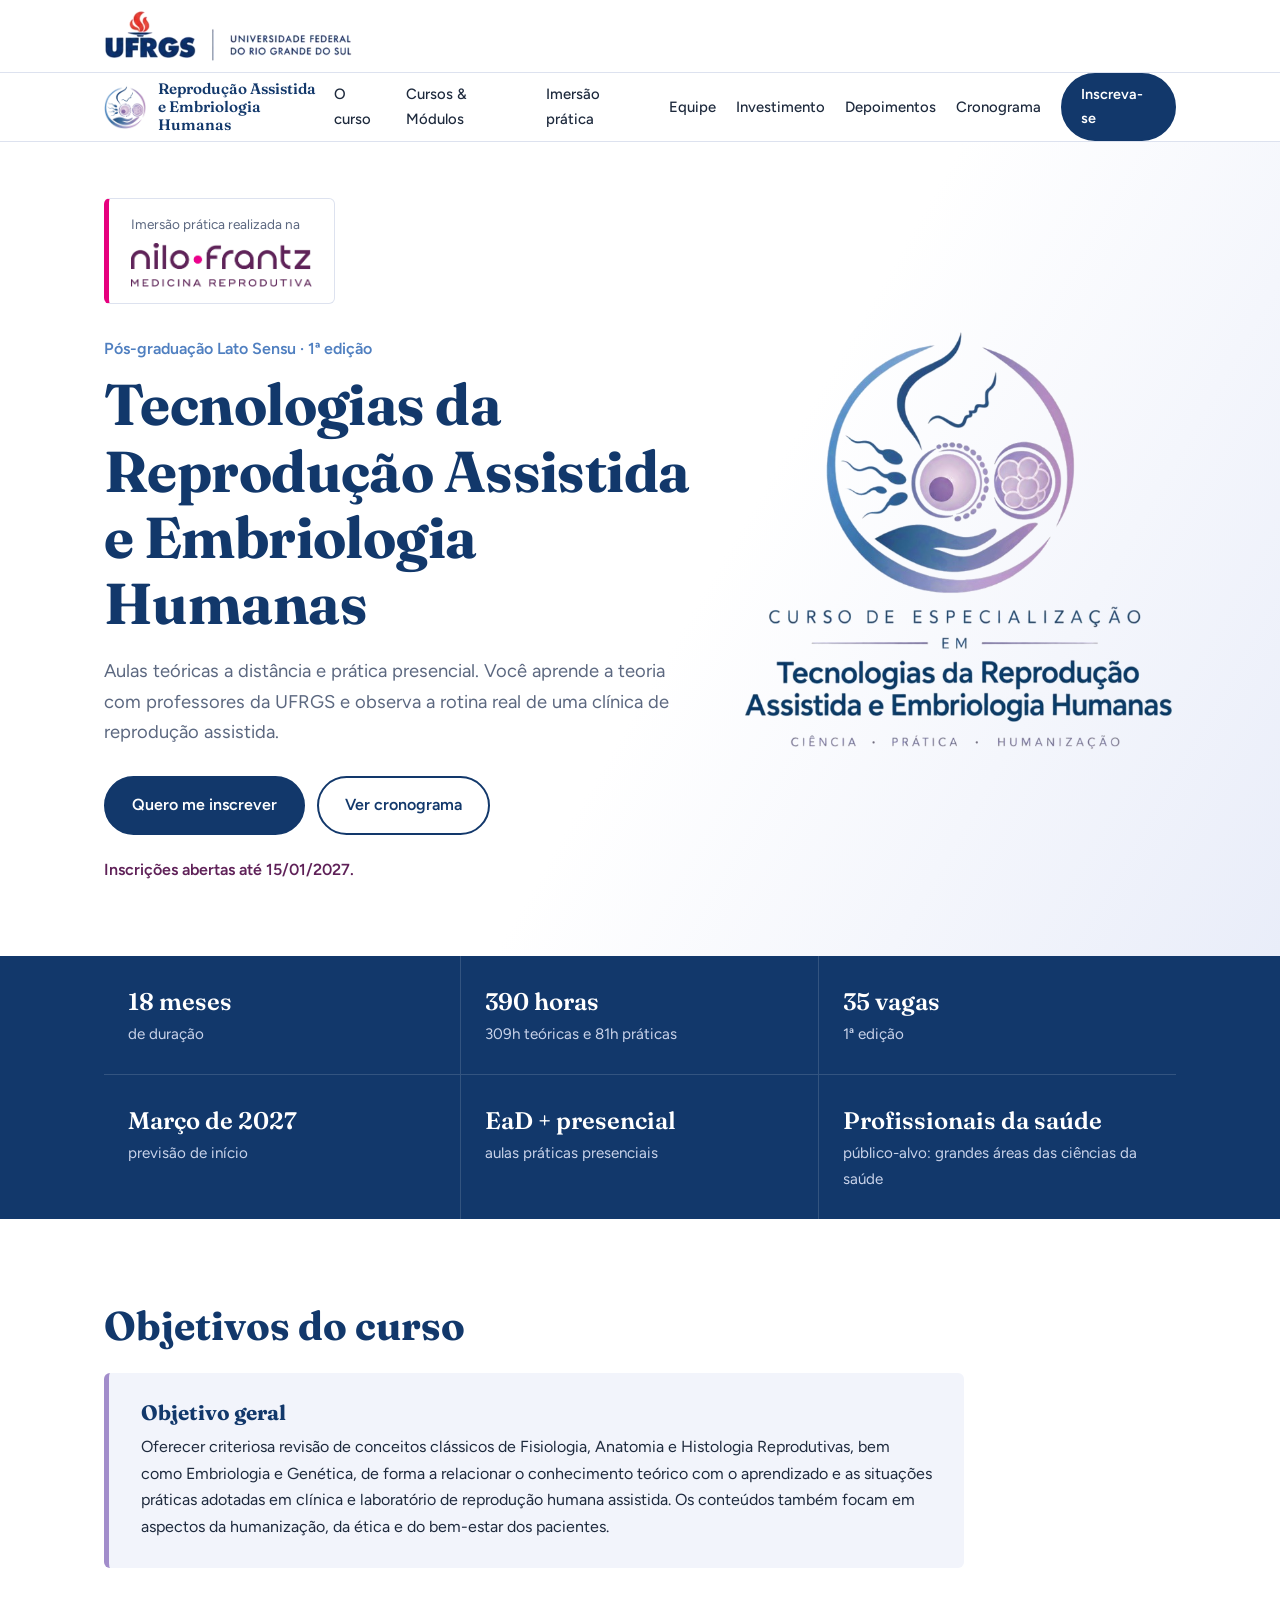
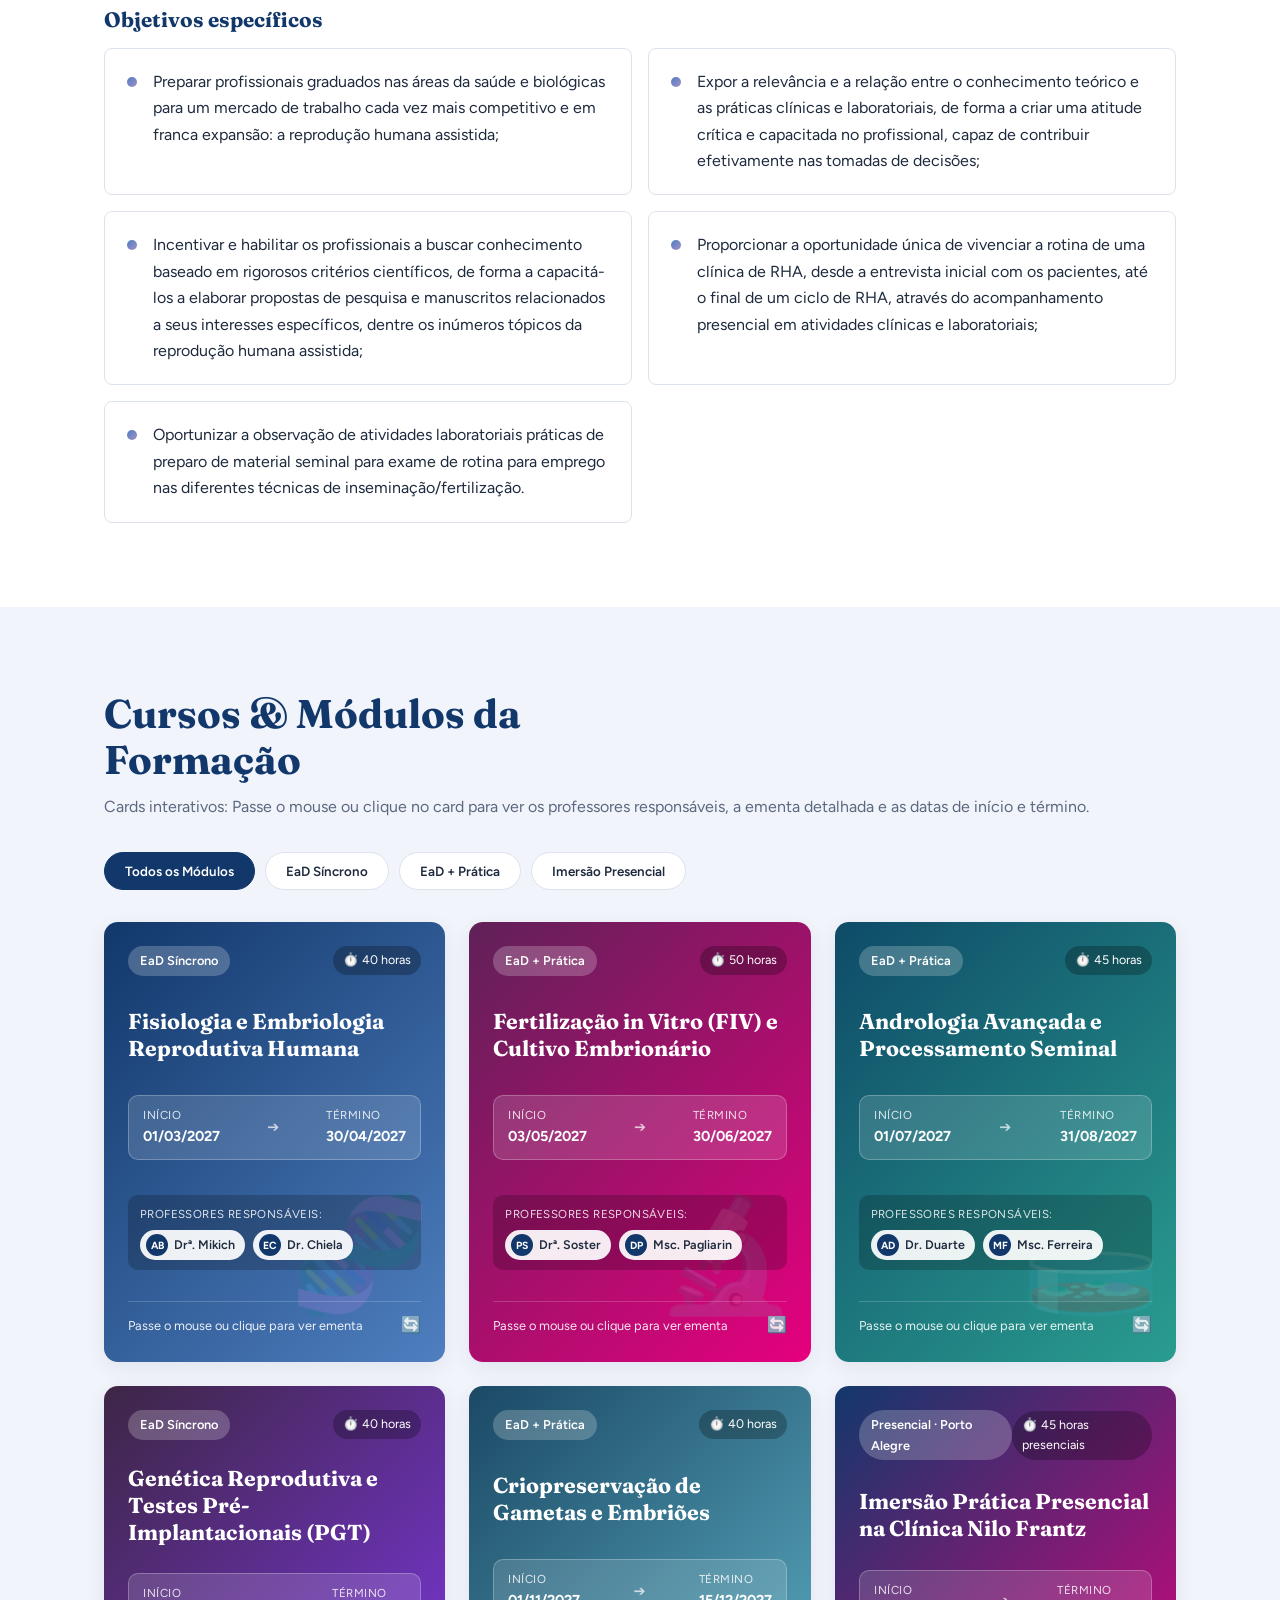
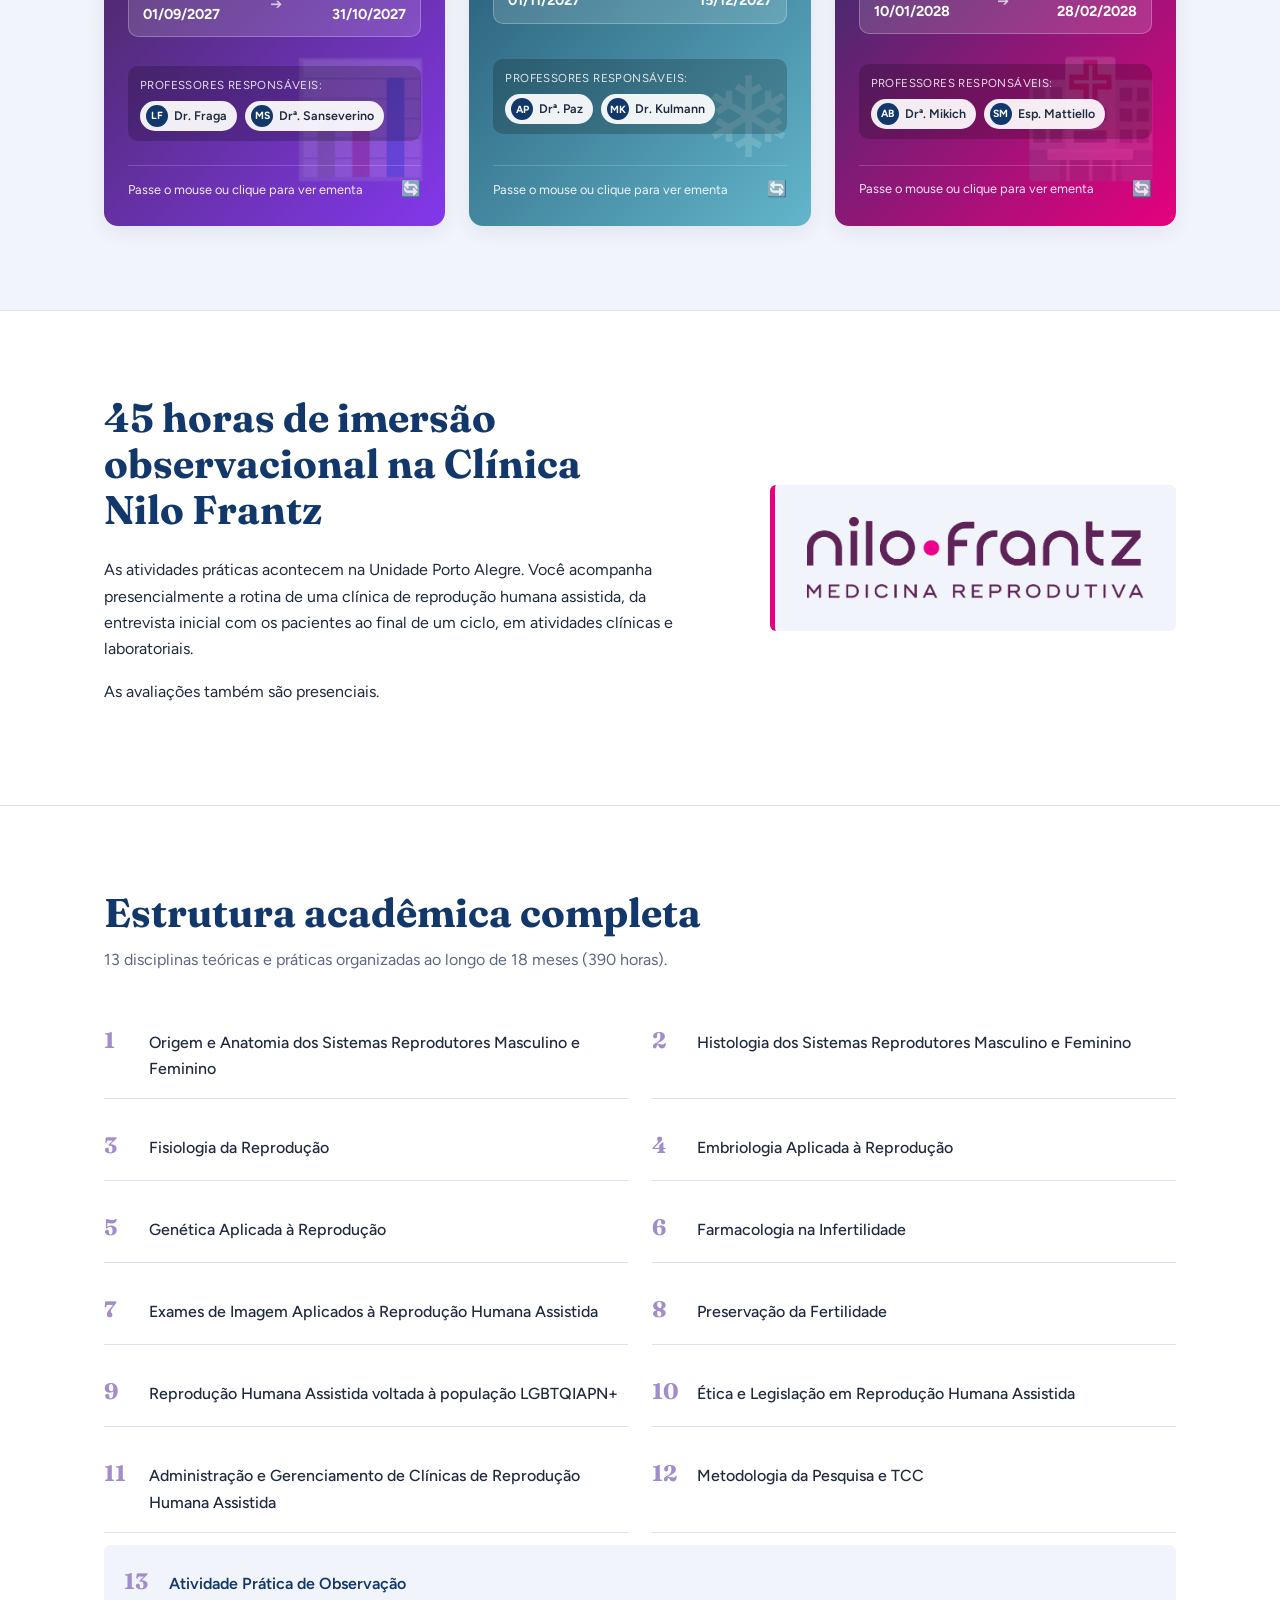
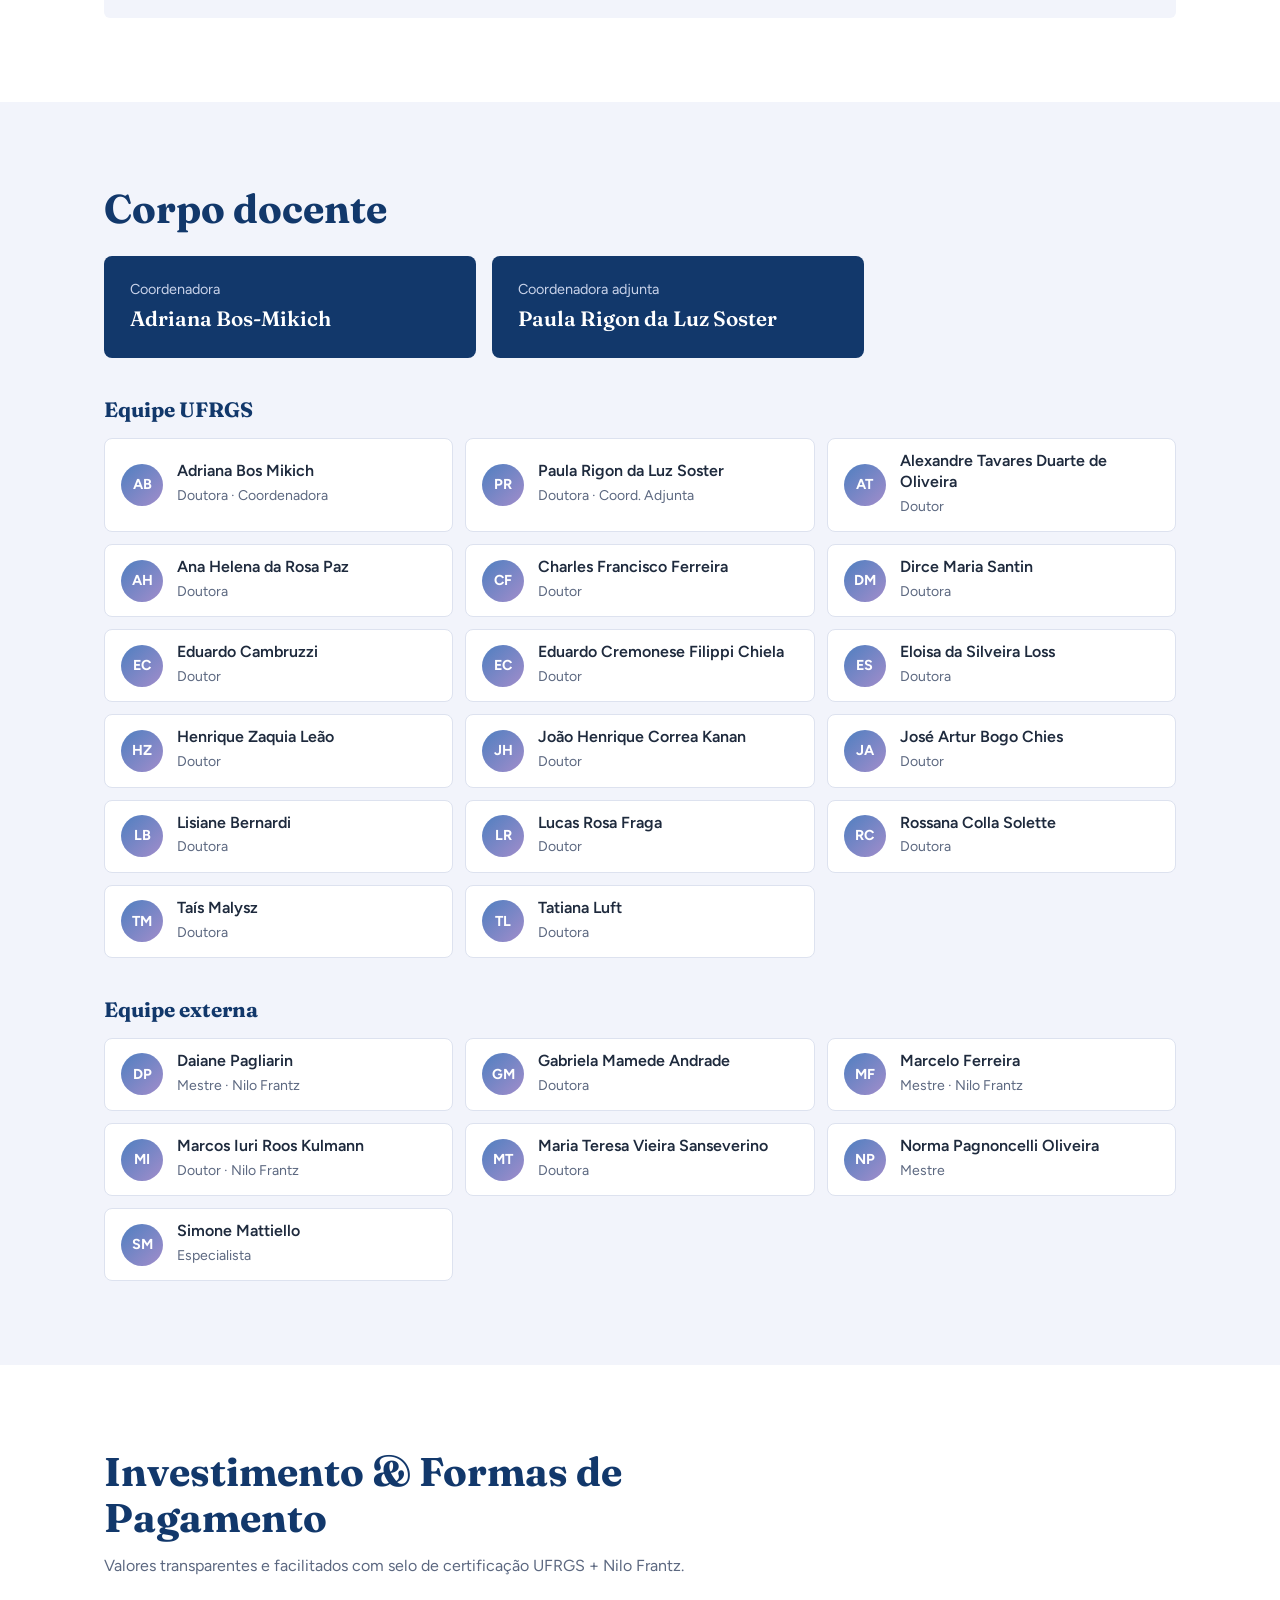
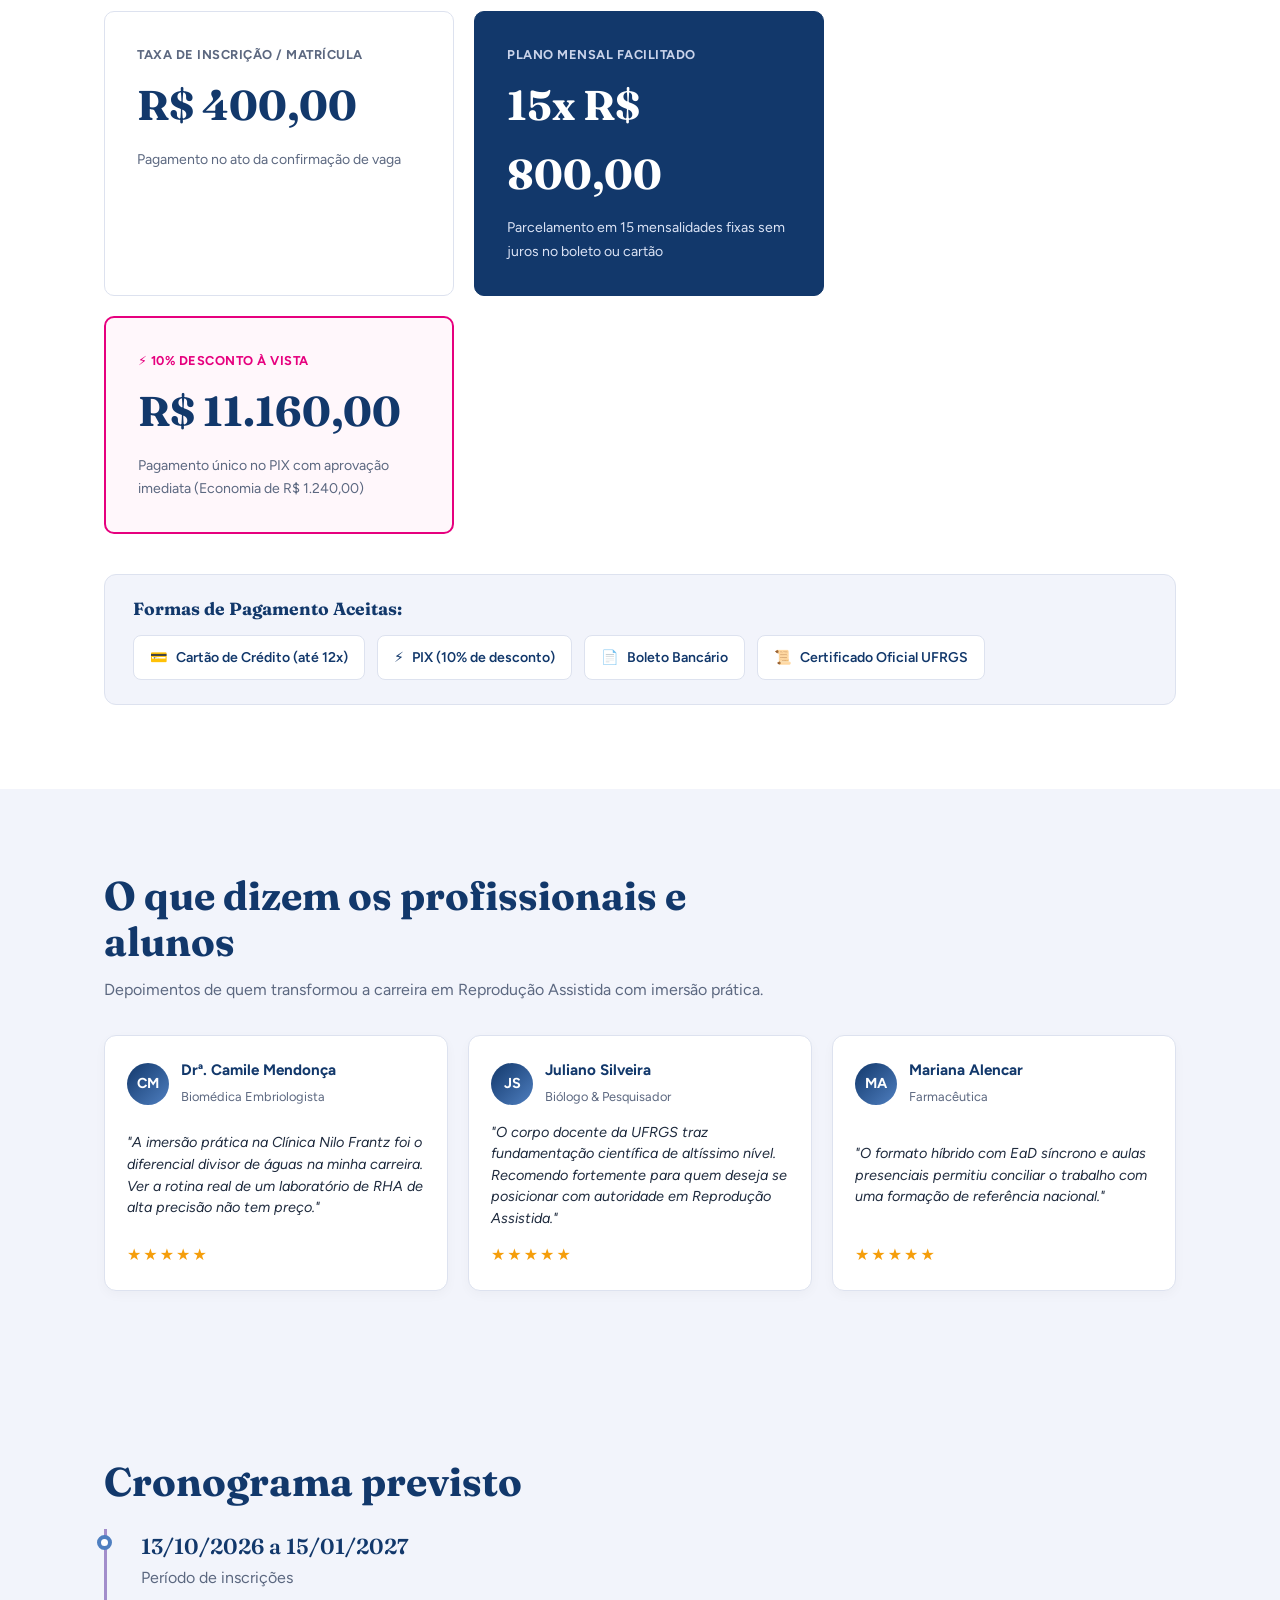
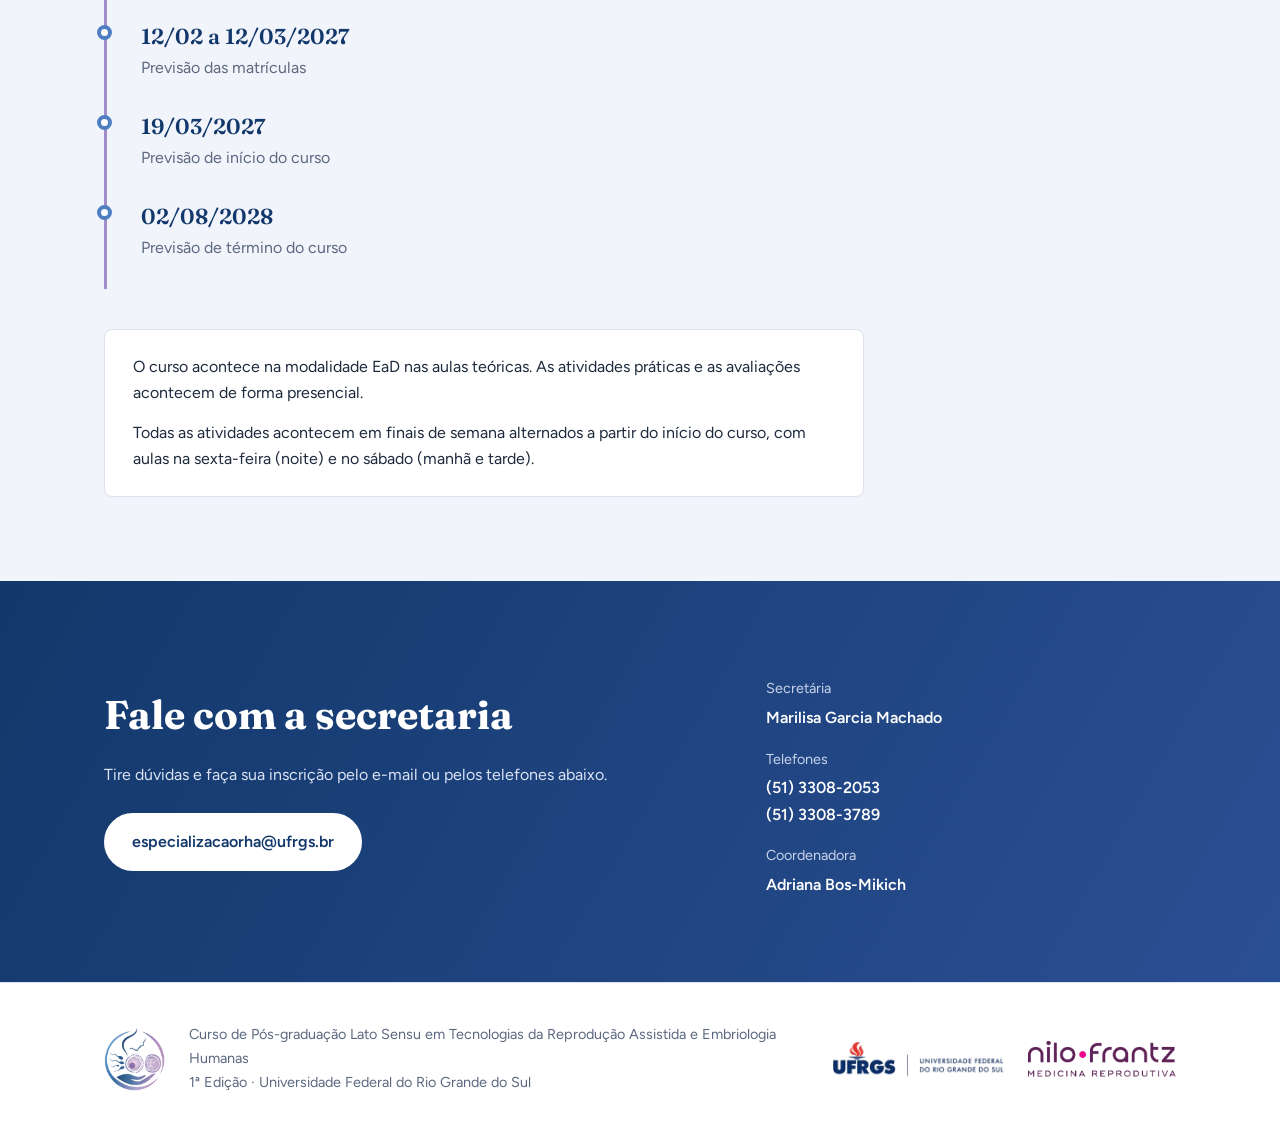
==== index.html @ bc8dc482 "idk" ====
<!DOCTYPE html>
<html lang="pt-br">
<head>
<meta charset="UTF-8">
<meta name="viewport" content="width=device-width, initial-scale=1.0">
<title>Especialização em Tecnologias da Reprodução Assistida e Embriologia Humanas | UFRGS</title>
<meta name="description" content="Pós-graduação lato sensu da UFRGS, 1ª edição: 390 horas, EaD com aulas práticas presenciais e imersão na Clínica Nilo Frantz. Inscrições de 13/10/2026 a 15/01/2027.">
<link rel="icon" href="assets/logo-curso-emblema.png">
<link rel="preconnect" href="https://fonts.googleapis.com">
<link href="https://fonts.googleapis.com/css2?family=Figtree:wght@400;500;600;700&family=Fraunces:opsz,wght@9..144,500;9..144,600;9..144,700&display=swap" rel="stylesheet">
<link rel="stylesheet" href="style.css">
</head>
<body>

<div class="ufrgs-bar">
  <div class="container"><a href="https://www.ufrgs.br" target="_blank" rel="noopener"><img src="assets/ufrgs.png" alt="Universidade Federal do Rio Grande do Sul"></a></div>
</div>

<header class="navbar">
  <div class="container nav-content">
    <a href="#inicio" class="brand"><img src="assets/logo-curso-emblema.png" alt=""><span>Reprodução Assistida<br>e Embriologia Humanas</span></a>
    <nav id="menu" class="nav-links">
      <a href="#curso">O curso</a>
      <a href="#cursos">Cursos & Módulos</a>
      <a href="#pratica">Imersão prática</a>
      <a href="#equipe">Equipe</a>
      <a href="#investimento">Investimento</a>
      <a href="#depoimentos">Depoimentos</a>
      <a href="#cronograma">Cronograma</a>
      <a href="#contato" class="btn btn-sm">Inscreva-se</a>
    </nav>
    <button class="menu-btn" aria-label="Abrir menu" aria-controls="menu" aria-expanded="false">☰</button>
  </div>
</header>

<main>
<section id="inicio" class="hero">
  <div class="container hero-grid">
    <div class="hero-text">
      <div class="partner-cover">
        <span>Imersão prática realizada na</span>
        <img src="assets/nilo-frantz.png" alt="Nilo Frantz Medicina Reprodutiva">
      </div>
      <p class="edition">Pós-graduação Lato Sensu · 1ª edição</p>
      <h1>Tecnologias da Reprodução Assistida e Embriologia Humanas</h1>
      <p class="lead">Aulas teóricas a distância e prática presencial. Você aprende a teoria com professores da UFRGS e observa a rotina real de uma clínica de reprodução assistida.</p>
      <div class="hero-cta">
        <a class="btn" href="#contato">Quero me inscrever</a>
        <a class="btn btn-ghost" href="#cronograma">Ver cronograma</a>
      </div>
      <p id="status" class="status"></p>
    </div>
    <div class="hero-logo"><img src="assets/logo-curso.png" alt="Logo do curso: Ciência, Prática, Humanização"></div>
  </div>
</section>

<section id="curso" class="facts">
  <div class="container facts-grid">
    <div><strong>18 meses</strong><span>de duração</span></div>
    <div><strong>390 horas</strong><span>309h teóricas e 81h práticas</span></div>
    <div><strong>35 vagas</strong><span>1ª edição</span></div>
    <div><strong>Março de 2027</strong><span>previsão de início</span></div>
    <div><strong>EaD + presencial</strong><span>aulas práticas presenciais</span></div>
    <div><strong>Profissionais da saúde</strong><span>público-alvo: grandes áreas das ciências da saúde</span></div>
  </div>
</section>
<!-- TEST-20261002-0819 -->
<section id="objetivos" class="section">
  <div class="container">
    <h2>Objetivos do curso</h2>
    <div class="general">
      <h3>Objetivo geral</h3>
      <p>Oferecer criteriosa revisão de conceitos clássicos de Fisiologia, Anatomia e Histologia Reprodutivas, bem como Embriologia e Genética, de forma a relacionar o conhecimento teórico com o aprendizado e as situações práticas adotadas em clínica e laboratório de reprodução humana assistida. Os conteúdos também focam em aspectos da humanização, da ética e do bem-estar dos pacientes.</p>
    </div>
    <h3 class="sub">Objetivos específicos</h3>
    <ul id="specific" class="specific"></ul>
  </div>
</section>

<section id="cursos" class="section alt">
  <div class="container">
    <div class="section-header">
      <h2>Cursos & Módulos da Formação</h2>
      <p class="section-sub">Cards interativos: Passe o mouse ou clique no card para ver os professores responsáveis, a ementa detalhada e as datas de início e término.</p>
    </div>

    <div class="course-tabs">
      <button class="tab-btn active" data-filter="all">Todos os Módulos</button>
      <button class="tab-btn" data-filter="ead">EaD Síncrono</button>
      <button class="tab-btn" data-filter="pratica">EaD + Prática</button>
      <button class="tab-btn" data-filter="imersao">Imersão Presencial</button>
    </div>

    <div id="course-grid" class="course-grid"></div>
  </div>
</section>

<section id="pratica" class="section practice">
  <div class="container practice-grid">
    <div>
      <h2>45 horas de imersão observacional na Clínica Nilo Frantz</h2>
      <p>As atividades práticas acontecem na Unidade Porto Alegre. Você acompanha presencialmente a rotina de uma clínica de reprodução humana assistida, da entrevista inicial com os pacientes ao final de um ciclo, em atividades clínicas e laboratoriais.</p>
      <p>As avaliações também são presenciais.</p>
    </div>
    <div class="practice-logo"><img src="assets/nilo-frantz.png" alt="Nilo Frantz Medicina Reprodutiva"></div>
  </div>
</section>

<section id="disciplinas" class="section">
  <div class="container">
    <h2>Estrutura acadêmica completa</h2>
    <p class="section-sub">13 disciplinas teóricas e práticas organizadas ao longo de 18 meses (390 horas).</p>
    <ol id="subjects" class="subjects"></ol>
  </div>
</section>

<section id="equipe" class="section alt">
  <div class="container">
    <h2>Corpo docente</h2>
    <div class="coord">
      <div><span>Coordenadora</span><strong>Adriana Bos-Mikich</strong></div>
      <div><span>Coordenadora adjunta</span><strong>Paula Rigon da Luz Soster</strong></div>
    </div>
    <h3 class="sub">Equipe UFRGS</h3>
    <ul id="team-ufrgs" class="team"></ul>
    <h3 class="sub">Equipe externa</h3>
    <ul id="team-ext" class="team"></ul>
  </div>
</section>

<section id="investimento" class="section">
  <div class="container">
    <h2>Investimento & Formas de Pagamento</h2>
    <p class="section-sub">Valores transparentes e facilitados com selo de certificação UFRGS + Nilo Frantz.</p>
    
    <div class="price-grid">
      <div class="price-card">
        <span class="price-badge">Taxa de Inscrição / Matrícula</span>
        <strong>R$ 400,00</strong>
        <p class="price-detail">Pagamento no ato da confirmação de vaga</p>
      </div>
      <div class="price-card main">
        <span class="price-badge highlight">Plano Mensal Facilitado</span>
        <strong>15x R$ 800,00</strong>
        <p class="price-detail">Parcelamento em 15 mensalidades fixas sem juros no boleto ou cartão</p>
      </div>
      <div class="price-card pix-card">
        <span class="price-badge pix-badge">⚡ 10% Desconto à Vista</span>
        <strong>R$ 11.160,00</strong>
        <p class="price-detail">Pagamento único no PIX com aprovação imediata (Economia de R$ 1.240,00)</p>
      </div>
    </div>

    <div class="payment-methods-box">
      <h3>Formas de Pagamento Aceitas:</h3>
      <div class="payment-badges-row">
        <div class="pay-badge"><span class="pay-icon">💳</span> Cartão de Crédito (até 12x)</div>
        <div class="pay-badge"><span class="pay-icon">⚡</span> PIX (10% de desconto)</div>
        <div class="pay-badge"><span class="pay-icon">📄</span> Boleto Bancário</div>
        <div class="pay-badge"><span class="pay-icon">📜</span> Certificado Oficial UFRGS</div>
      </div>
    </div>
  </div>
</section>

<section id="depoimentos" class="section alt">
  <div class="container">
    <h2>O que dizem os profissionais e alunos</h2>
    <p class="section-sub">Depoimentos de quem transformou a carreira em Reprodução Assistida com imersão prática.</p>
    <div id="testimonials-grid" class="testimonials-grid"></div>
  </div>
</section>

<section id="cronograma" class="section alt">
  <div class="container">
    <h2>Cronograma previsto</h2>
    <ol class="timeline">
      <li><time>13/10/2026 a 15/01/2027</time><span>Período de inscrições</span></li>
      <li><time>12/02 a 12/03/2027</time><span>Previsão das matrículas</span></li>
      <li><time>19/03/2027</time><span>Previsão de início do curso</span></li>
      <li><time>02/08/2028</time><span>Previsão de término do curso</span></li>
    </ol>
    <div class="format">
      <p>O curso acontece na modalidade EaD nas aulas teóricas. As atividades práticas e as avaliações acontecem de forma presencial.</p>
      <p>Todas as atividades acontecem em finais de semana alternados a partir do início do curso, com aulas na sexta-feira (noite) e no sábado (manhã e tarde).</p>
    </div>
  </div>
</section>

<section id="contato" class="section contact">
  <div class="container contact-grid">
    <div>
      <h2>Fale com a secretaria</h2>
      <p>Tire dúvidas e faça sua inscrição pelo e-mail ou pelos telefones abaixo.</p>
      <a class="btn" href="mailto:especializacaorha@ufrgs.br?subject=Inscri%C3%A7%C3%A3o%20-%20Especializa%C3%A7%C3%A3o%20em%20RHA%20e%20Embriologia">especializacaorha@ufrgs.br</a>
    </div>
    <dl>
      <dt>Secretária</dt><dd>Marilisa Garcia Machado</dd>
      <dt>Telefones</dt><dd><a href="tel:+555133082053">(51) 3308-2053</a><br><a href="tel:+555133083789">(51) 3308-3789</a></dd>
      <dt>Coordenadora</dt><dd>Adriana Bos-Mikich</dd>
    </dl>
  </div>
</section>
</main>

<footer>
  <div class="container footer-content">
    <img src="assets/logo-curso-emblema.png" alt="" class="f-emblem">
    <p>Curso de Pós-graduação Lato Sensu em Tecnologias da Reprodução Assistida e Embriologia Humanas<br>1ª Edição · Universidade Federal do Rio Grande do Sul</p>
    <div class="f-logos"><img src="assets/ufrgs.png" alt="UFRGS"><img src="assets/nilo-frantz.png" alt="Nilo Frantz"></div>
  </div>
</footer>

<script src="app.js"></script>
</body>
</html>
---- style.css ----
:root{
  --navy:#12386b; --blue:#4f7fc0; --lav:#a28dcb; --mist:#f2f4fb; --ink:#1e2a3d; --muted:#5c6880;
  --magenta:#e6007e; --plum:#5f2158; --line:#dde2ef; --white:#fff;
}
*,*::before,*::after{margin:0;padding:0;box-sizing:border-box}
html{scroll-behavior:smooth;scroll-padding-top:90px}
body{font-family:'Figtree',system-ui,sans-serif;color:var(--ink);line-height:1.65;background:var(--white)}
img{max-width:100%;display:block}
a{color:inherit}
:focus-visible{outline:3px solid var(--blue);outline-offset:2px}
.container{max-width:1120px;margin:0 auto;padding:0 24px}
h1,h2,h3{font-family:'Fraunces',Georgia,serif;color:var(--navy);line-height:1.15}
h2{font-size:clamp(1.8rem,3.4vw,2.5rem);margin-bottom:1.5rem;max-width:22ch}
h3.sub{font-size:1.3rem;margin:2.5rem 0 1rem}
.section{padding:84px 0}.alt{background:var(--mist)}
.section-sub{color:var(--muted);margin:-.8rem 0 2rem}

.btn{display:inline-block;background:var(--navy);color:#fff;text-decoration:none;font-weight:600;padding:14px 26px;border-radius:999px;border:2px solid var(--navy);transition:background .2s}
.btn:hover{background:var(--blue);border-color:var(--blue)}
.btn-sm{padding:8px 18px;font-size:.9rem}
.btn-ghost{background:transparent;color:var(--navy)}
.btn-ghost:hover{background:var(--navy);border-color:var(--navy);color:#fff}

/* Banner UFRGS */
.ufrgs-bar{background:#fff;border-bottom:1px solid var(--line)}
.ufrgs-bar .container{display:flex;align-items:center;height:72px}
.ufrgs-bar img{height:52px;width:auto}

/* Navbar */
.navbar{position:sticky;top:0;z-index:50;background:rgba(255,255,255,.96);backdrop-filter:blur(8px);border-bottom:1px solid var(--line)}
.nav-content{display:flex;align-items:center;justify-content:space-between;height:68px}
.brand{display:flex;align-items:center;gap:12px;text-decoration:none;font-family:'Fraunces',serif;font-weight:600;font-size:.95rem;line-height:1.2;color:var(--navy)}
.brand img{height:44px;width:auto}
.nav-links{display:flex;align-items:center;gap:20px}
.nav-links a:not(.btn){text-decoration:none;font-weight:500;font-size:.93rem;color:var(--ink)}
.nav-links a:not(.btn):hover{color:var(--blue)}
.menu-btn{display:none;background:none;border:0;font-size:1.7rem;color:var(--navy);cursor:pointer}

/* Hero / capa */
.hero{background:linear-gradient(120deg,#fff 55%,#e9edf9);padding:56px 0 72px}
.hero-grid{display:grid;grid-template-columns:1.15fr .85fr;gap:48px;align-items:center}
.partner-cover{display:inline-flex;flex-direction:column;gap:8px;padding:14px 22px 16px;background:#fff;border:1px solid var(--line);border-left:5px solid var(--magenta);border-radius:6px;margin-bottom:32px}
.partner-cover span{font-size:.85rem;color:var(--muted)}
.partner-cover img{height:44px;width:auto}
.edition{color:var(--blue);font-weight:600;margin-bottom:.6rem}
.hero h1{font-size:clamp(2.2rem,4.8vw,3.6rem);letter-spacing:-.01em;margin-bottom:1.2rem}
.lead{font-size:1.15rem;color:var(--muted);max-width:52ch;margin-bottom:1.8rem}
.hero-cta{display:flex;flex-wrap:wrap;gap:12px}
.status{margin-top:1.4rem;font-weight:600;color:var(--plum)}
.hero-logo img{width:100%;max-width:440px;margin:0 auto}

/* Ficha do curso */
.facts{background:var(--navy);color:#fff}
.facts-grid{display:grid;grid-template-columns:repeat(3,1fr);gap:0}
.facts-grid div{padding:26px 24px;border-bottom:1px solid rgba(255,255,255,.14)}
.facts-grid div:not(:nth-child(3n)){border-right:1px solid rgba(255,255,255,.14)}
.facts-grid div:nth-last-child(-n+3){border-bottom:0}
.facts-grid strong{display:block;font-family:'Fraunces',serif;font-size:1.5rem;font-weight:600}
.facts-grid span{color:#c9d3ea;font-size:.95rem}

/* Objetivos */
.general{background:var(--mist);border-left:5px solid var(--lav);padding:28px 32px;border-radius:6px;max-width:860px}
.general h3{font-size:1.3rem;margin-bottom:.6rem}
.specific{list-style:none;display:grid;grid-template-columns:repeat(2,1fr);gap:16px}
.specific li{padding:20px 22px;border:1px solid var(--line);border-radius:8px;position:relative;padding-left:48px}
.specific li::before{content:"";position:absolute;left:22px;top:28px;width:10px;height:10px;border-radius:50%;background:linear-gradient(135deg,var(--blue),var(--lav))}

/* Imersão prática */
.practice{background:#fff;border-top:1px solid var(--line);border-bottom:1px solid var(--line)}
.practice-grid{display:grid;grid-template-columns:1.2fr .8fr;gap:56px;align-items:center}
.practice h2{max-width:20ch}
.practice p{margin-bottom:1rem;max-width:60ch}
.practice-logo{border-left:5px solid var(--magenta);padding:32px;background:var(--mist);border-radius:6px}

/* Disciplinas */
.subjects{list-style:none;counter-reset:d;display:grid;grid-template-columns:repeat(2,1fr);gap:12px 24px}
.subjects li{counter-increment:d;display:flex;gap:16px;align-items:baseline;padding:16px 0;border-bottom:1px solid var(--line);font-weight:500}
.subjects li::before{content:counter(d);font-family:'Fraunces',serif;font-weight:700;font-size:1.4rem;color:var(--lav);min-width:1.8rem}
.subjects li.practical{grid-column:1/-1;background:var(--mist);padding:18px 20px;border-bottom:0;border-radius:6px;color:var(--navy);font-weight:600}

/* Equipe */
.coord{display:grid;grid-template-columns:repeat(2,1fr);gap:16px;max-width:760px}
.coord div{background:var(--navy);color:#fff;padding:22px 26px;border-radius:8px}
.coord span{display:block;color:#c9d3ea;font-size:.9rem}
.coord strong{font-family:'Fraunces',serif;font-size:1.3rem;font-weight:600}
.team{list-style:none;display:grid;grid-template-columns:repeat(3,1fr);gap:12px}
.team li{display:flex;align-items:center;gap:14px;background:#fff;border:1px solid var(--line);border-radius:8px;padding:12px 16px}
.team strong{display:block;line-height:1.3;font-weight:600}
.team li div span{font-size:.88rem;color:var(--muted)}
.avatar{flex:none;width:42px;height:42px;border-radius:50%;display:grid;place-items:center;background:linear-gradient(135deg,var(--blue),var(--lav));color:#fff;font-weight:700;font-size:.9rem}

/* Investimento */
.price-grid{display:grid;grid-template-columns:repeat(2,minmax(0,1fr));gap:20px;max-width:720px}
.price-card{padding:32px;border:1px solid var(--line);border-radius:10px}
.price-card.main{background:var(--navy);border-color:var(--navy);color:#fff}
.price-card span{display:block;color:var(--muted)}
.price-card.main span{color:#c9d3ea}
.price-card strong{font-family:'Fraunces',serif;font-size:clamp(1.9rem,3.6vw,2.6rem);color:inherit}
.price-card:not(.main) strong{color:var(--navy)}

/* Cronograma */
.timeline{list-style:none;position:relative;max-width:640px;margin-bottom:2.5rem;padding-left:34px;border-left:3px solid var(--lav)}
.timeline li{position:relative;padding:0 0 28px}
.timeline li::before{content:"";position:absolute;left:-44px;top:6px;width:15px;height:15px;border-radius:50%;background:#fff;border:4px solid var(--blue)}
.timeline time{display:block;font-family:'Fraunces',serif;font-size:1.35rem;font-weight:600;color:var(--navy)}
.timeline span{color:var(--muted)}
.format{max-width:760px;background:#fff;border:1px solid var(--line);border-radius:8px;padding:24px 28px}
.format p+p{margin-top:.8rem}

/* Contato */
.contact{background:linear-gradient(120deg,var(--navy),#2b4f93);color:#fff}
.contact h2{color:#fff}
.contact-grid{display:grid;grid-template-columns:1.2fr .8fr;gap:48px;align-items:center}
.contact p{margin-bottom:1.5rem;color:#dbe3f5}
.contact .btn{background:#fff;color:var(--navy);border-color:#fff}
.contact .btn:hover{background:var(--lav);border-color:var(--lav);color:#fff}
dl{display:grid;gap:4px}
dt{color:#c9d3ea;font-size:.9rem;margin-top:12px}
dd{font-weight:600}
dd a{text-decoration:none}dd a:hover{text-decoration:underline}

/* Tabs e Filtros de Cursos */
.course-tabs{display:flex;gap:10px;margin-bottom:2rem;flex-wrap:wrap}
.tab-btn{background:#fff;border:1px solid var(--line);color:var(--ink);padding:10px 20px;border-radius:999px;font-weight:600;font-family:inherit;cursor:pointer;transition:all .2s}
.tab-btn:hover{background:var(--mist);border-color:var(--blue)}
.tab-btn.active{background:var(--navy);color:#fff;border-color:var(--navy)}

/* Grid e Flip Cards de Cursos */
.course-grid{display:grid;grid-template-columns:repeat(auto-fit,minmax(330px,1fr));gap:24px;perspective:1000px}
.course-card{height:440px;cursor:pointer;outline:none}
.card-inner{position:relative;width:100%;height:100%;transition:transform .7s cubic-bezier(0.4, 0, 0.2, 1);transform-style:preserve-3d;border-radius:14px;box-shadow:0 6px 20px rgba(18,56,107,0.08)}
.course-card:hover .card-inner,
.course-card.flipped .card-inner,
.course-card:focus-visible .card-inner{transform:rotateY(180deg)}

.card-front, .card-back{position:absolute;width:100%;height:100%;backface-visibility:hidden;border-radius:14px;padding:24px;display:flex;flex-direction:column;justify-content:space-between;overflow:hidden}

/* Frente do Card */
.card-front{color:#fff;position:relative}
.topic-bg-icon{position:absolute;right:15px;bottom:15px;font-size:7rem;opacity:0.15;user-select:none;pointer-events:none}
.card-header-badge{display:flex;justify-content:space-between;align-items:center;margin-bottom:12px;z-index:2}
.badge-format{background:rgba(255,255,255,0.22);backdrop-filter:blur(4px);padding:4px 12px;border-radius:999px;font-size:.8rem;font-weight:600}
.badge-duration{background:rgba(0,0,0,0.25);padding:4px 10px;border-radius:999px;font-size:.78rem}
.card-title{font-family:'Fraunces',serif;font-size:1.35rem;line-height:1.25;color:#fff;z-index:2;margin-bottom:12px}

.card-dates-box{background:rgba(255,255,255,0.14);backdrop-filter:blur(6px);border:1px solid rgba(255,255,255,0.25);border-radius:10px;padding:10px 14px;display:flex;align-items:center;justify-content:space-between;z-index:2;margin-bottom:14px}
.date-item{display:flex;flex-direction:column}
.date-label{font-size:.72rem;text-transform:uppercase;letter-spacing:0.5px;opacity:0.85}
.date-item strong{font-size:.9rem;font-weight:700}
.date-arrow{opacity:0.7;font-size:.9rem}

/* Professores em 1º Plano no Card */
.teacher-foreground{z-index:2;background:rgba(0,0,0,0.2);padding:10px 12px;border-radius:10px;margin-bottom:10px}
.teachers-label{display:block;font-size:.72rem;text-transform:uppercase;letter-spacing:0.4px;opacity:0.85;margin-bottom:6px}
.teacher-avatars-row{display:flex;gap:8px;flex-wrap:wrap}
.teacher-chip{display:flex;align-items:center;gap:6px;background:rgba(255,255,255,0.92);color:var(--ink);padding:4px 10px 4px 6px;border-radius:999px;font-size:.78rem;font-weight:600}
.chip-avatar{width:22px;height:22px;border-radius:50%;background:var(--navy);color:#fff;display:grid;place-items:center;font-size:.65rem;font-weight:700}
.chip-name{white-space:nowrap}

.card-hover-hint{display:flex;align-items:center;justify-content:space-between;font-size:.8rem;opacity:0.9;border-top:1px solid rgba(255,255,255,0.2);padding-top:10px;z-index:2}
.hint-icon{font-size:1rem;animation:spinHint 3s infinite linear}
@keyframes spinHint { 0%{transform:rotate(0deg)} 100%{transform:rotate(360deg)} }

/* Verso do Card (Revealed Details) */
.card-back{background:#fff;color:var(--ink);transform:rotateY(180deg);border:2px solid var(--navy);box-shadow:0 10px 30px rgba(18,56,107,0.15)}
.card-back-header{border-bottom:1px solid var(--line);padding-bottom:10px;margin-bottom:12px}
.card-back-header h4{font-family:'Fraunces',serif;color:var(--navy);font-size:1.1rem;line-height:1.25}
.back-dates{font-size:.8rem;color:var(--muted);display:block;margin-top:4px}

.card-syllabus{margin-bottom:12px;flex:1}
.card-syllabus h5, .card-teachers-detail h5{font-size:.82rem;text-transform:uppercase;color:var(--navy);letter-spacing:0.4px;margin-bottom:6px;font-weight:700}
.card-syllabus ul{list-style:none;padding:0}
.card-syllabus li{font-size:.83rem;color:var(--ink);line-height:1.35;margin-bottom:5px;position:relative;padding-left:14px}
.card-syllabus li::before{content:"•";position:absolute;left:0;color:var(--blue);font-weight:bold}

.card-teachers-detail{margin-bottom:12px}
.t-detail-item{display:flex;align-items:center;gap:8px;margin-bottom:4px}
.t-avatar-sm{width:24px;height:24px;border-radius:50%;background:linear-gradient(135deg,var(--blue),var(--lav));color:#fff;display:grid;place-items:center;font-size:.7rem;font-weight:700;flex-shrink:0}
.t-detail-item strong{font-size:.82rem;display:block;line-height:1.1}
.t-title-sm{font-size:.74rem;color:var(--muted);display:block}

.card-action-bar{padding-top:8px;border-top:1px solid var(--line)}
.btn-card-action{width:100%;text-align:center;padding:10px 16px;background:var(--navy);color:#fff;border-radius:8px;font-size:.85rem}
.btn-card-action:hover{background:var(--blue)}

/* Investimento e Formas de Pagamento */
.price-badge{display:inline-block;font-size:.8rem;font-weight:700;text-transform:uppercase;letter-spacing:0.5px;color:var(--muted);margin-bottom:6px}
.price-badge.highlight{color:#c9d3ea}
.price-badge.pix-badge{color:var(--magenta)}
.pix-card{border:2px solid var(--magenta);background:rgba(230,0,126,0.03)}
.price-detail{font-size:.88rem;color:var(--muted);margin-top:8px}
.price-card.main .price-detail{color:#dbe3f5}

.payment-methods-box{margin-top:2.5rem;background:var(--mist);border:1px solid var(--line);border-radius:12px;padding:24px 28px}
.payment-methods-box h3{font-size:1.1rem;margin-bottom:1rem;color:var(--navy)}
.payment-badges-row{display:flex;gap:12px;flex-wrap:wrap}
.pay-badge{background:#fff;border:1px solid var(--line);padding:10px 16px;border-radius:8px;font-size:.88rem;font-weight:600;display:flex;align-items:center;gap:8px;color:var(--navy)}

/* Depoimentos */
.testimonials-grid{display:grid;grid-template-columns:repeat(auto-fit,minmax(280px,1fr));gap:20px;margin-top:1.5rem}
.testimonial-card{background:#fff;border:1px solid var(--line);border-radius:12px;padding:22px;display:flex;flex-direction:column;justify-content:space-between;box-shadow:0 4px 12px rgba(0,0,0,0.03)}
.test-header{display:flex;align-items:center;gap:12px;margin-bottom:12px}
.test-avatar{width:42px;height:42px;border-radius:50%;background:linear-gradient(135deg,var(--navy),var(--blue));color:#fff;display:grid;place-items:center;font-weight:700;font-size:.9rem}
.test-header strong{display:block;font-size:.95rem;color:var(--navy)}
.test-header span{font-size:.8rem;color:var(--muted)}
.test-text{font-style:italic;font-size:.9rem;color:var(--ink);line-height:1.5;margin-bottom:12px}
.test-rating{color:#f59e0b;letter-spacing:2px;font-size:1rem}

/* Rodapé */
footer{background:#fff;padding:40px 0;border-top:1px solid var(--line)}
.footer-content{display:flex;align-items:center;gap:24px;flex-wrap:wrap}
.f-emblem{height:64px;width:auto}
footer p{flex:1;min-width:240px;color:var(--muted);font-size:.9rem}
.f-logos{display:flex;align-items:center;gap:24px}
.f-logos img{height:36px;width:auto}

/* Responsivo */
@media(max-width:900px){
  .hero-grid,.practice-grid,.contact-grid{grid-template-columns:1fr}
  .hero-logo{order:-1}.hero-logo img{max-width:260px}
  .facts-grid,.team{grid-template-columns:repeat(2,1fr)}
  .facts-grid div{border-right:0!important;border-bottom:1px solid rgba(255,255,255,.14)!important}
  .specific,.subjects,.coord{grid-template-columns:1fr}
  .menu-btn{display:block}
  .nav-links{display:none;position:absolute;top:68px;left:0;right:0;background:#fff;flex-direction:column;align-items:flex-start;padding:20px 24px;border-bottom:1px solid var(--line)}
  .nav-links.open{display:flex}
}
@media(max-width:560px){
  .section{padding:60px 0}.facts-grid,.team,.price-grid{grid-template-columns:1fr}
  .ufrgs-bar img{height:42px}.brand span{font-size:.8rem}
}
@media(prefers-reduced-motion:reduce){html{scroll-behavior:auto}.btn{transition:none}}
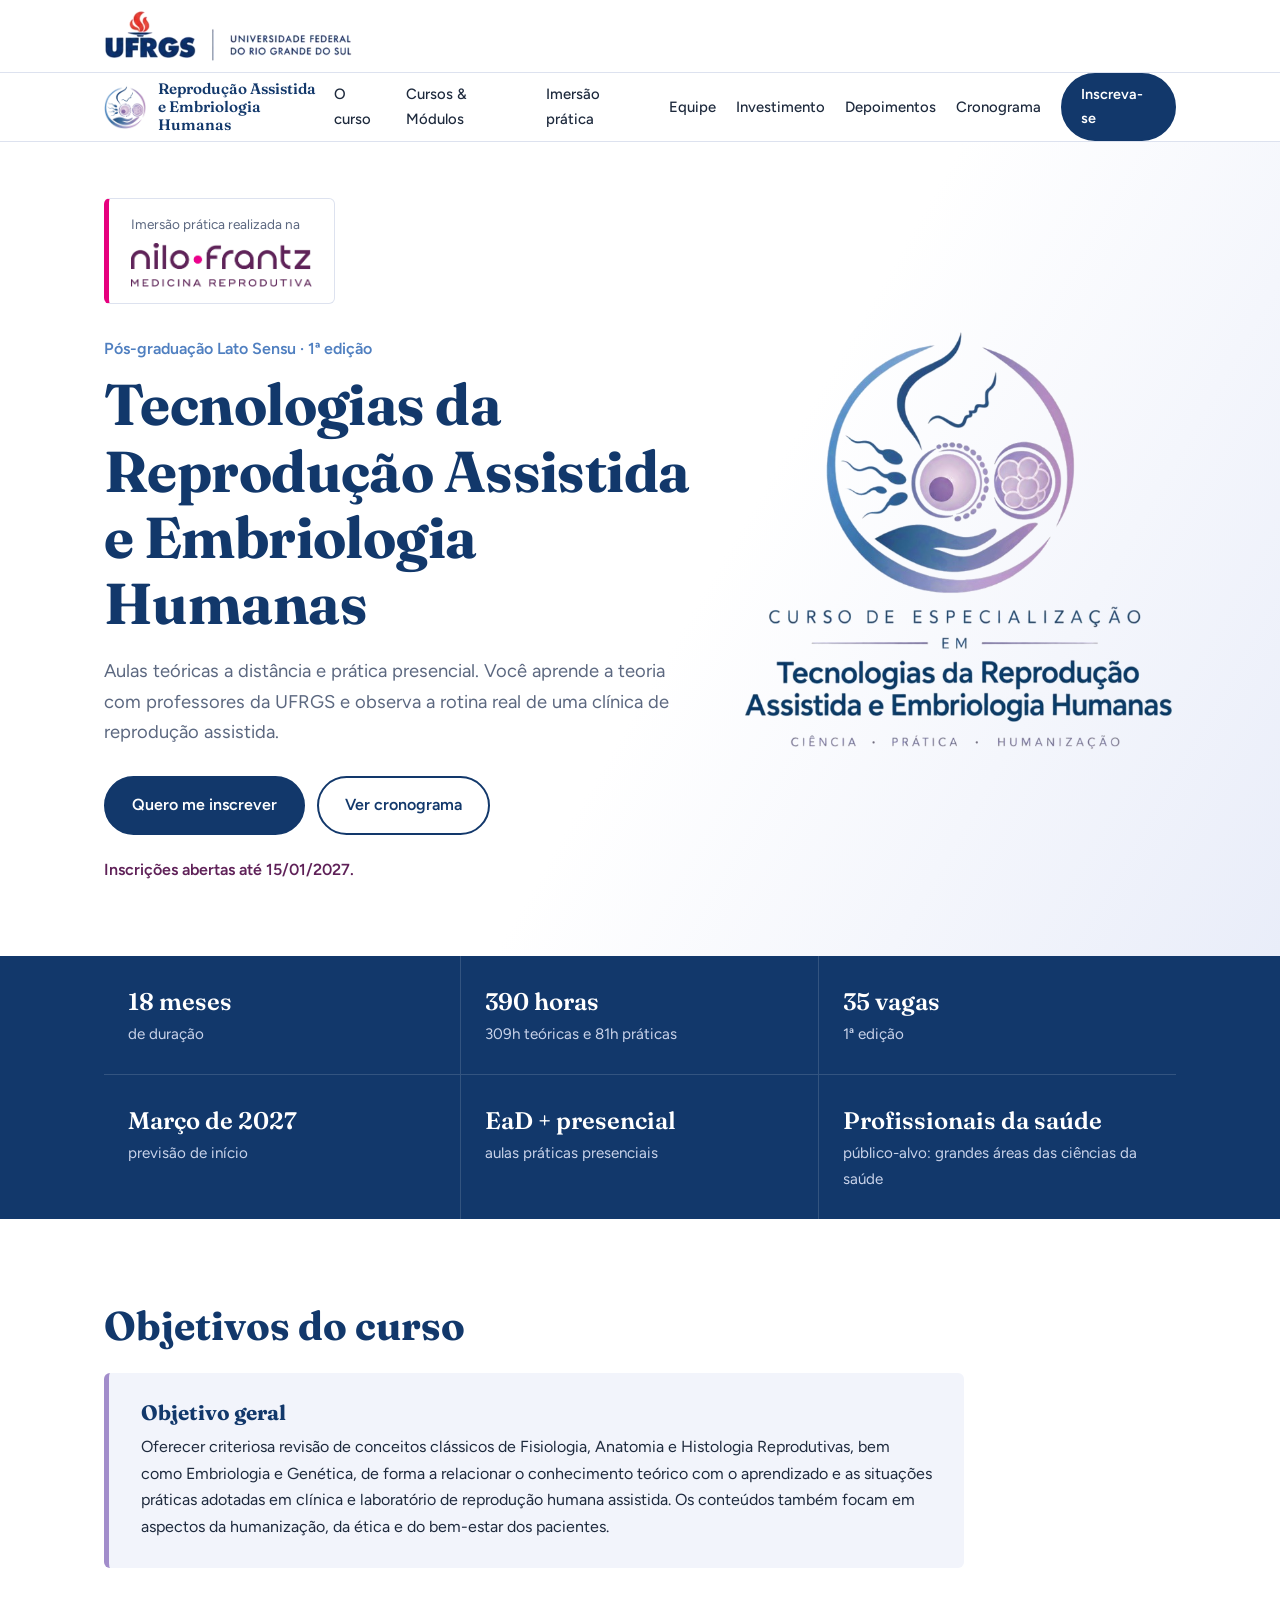
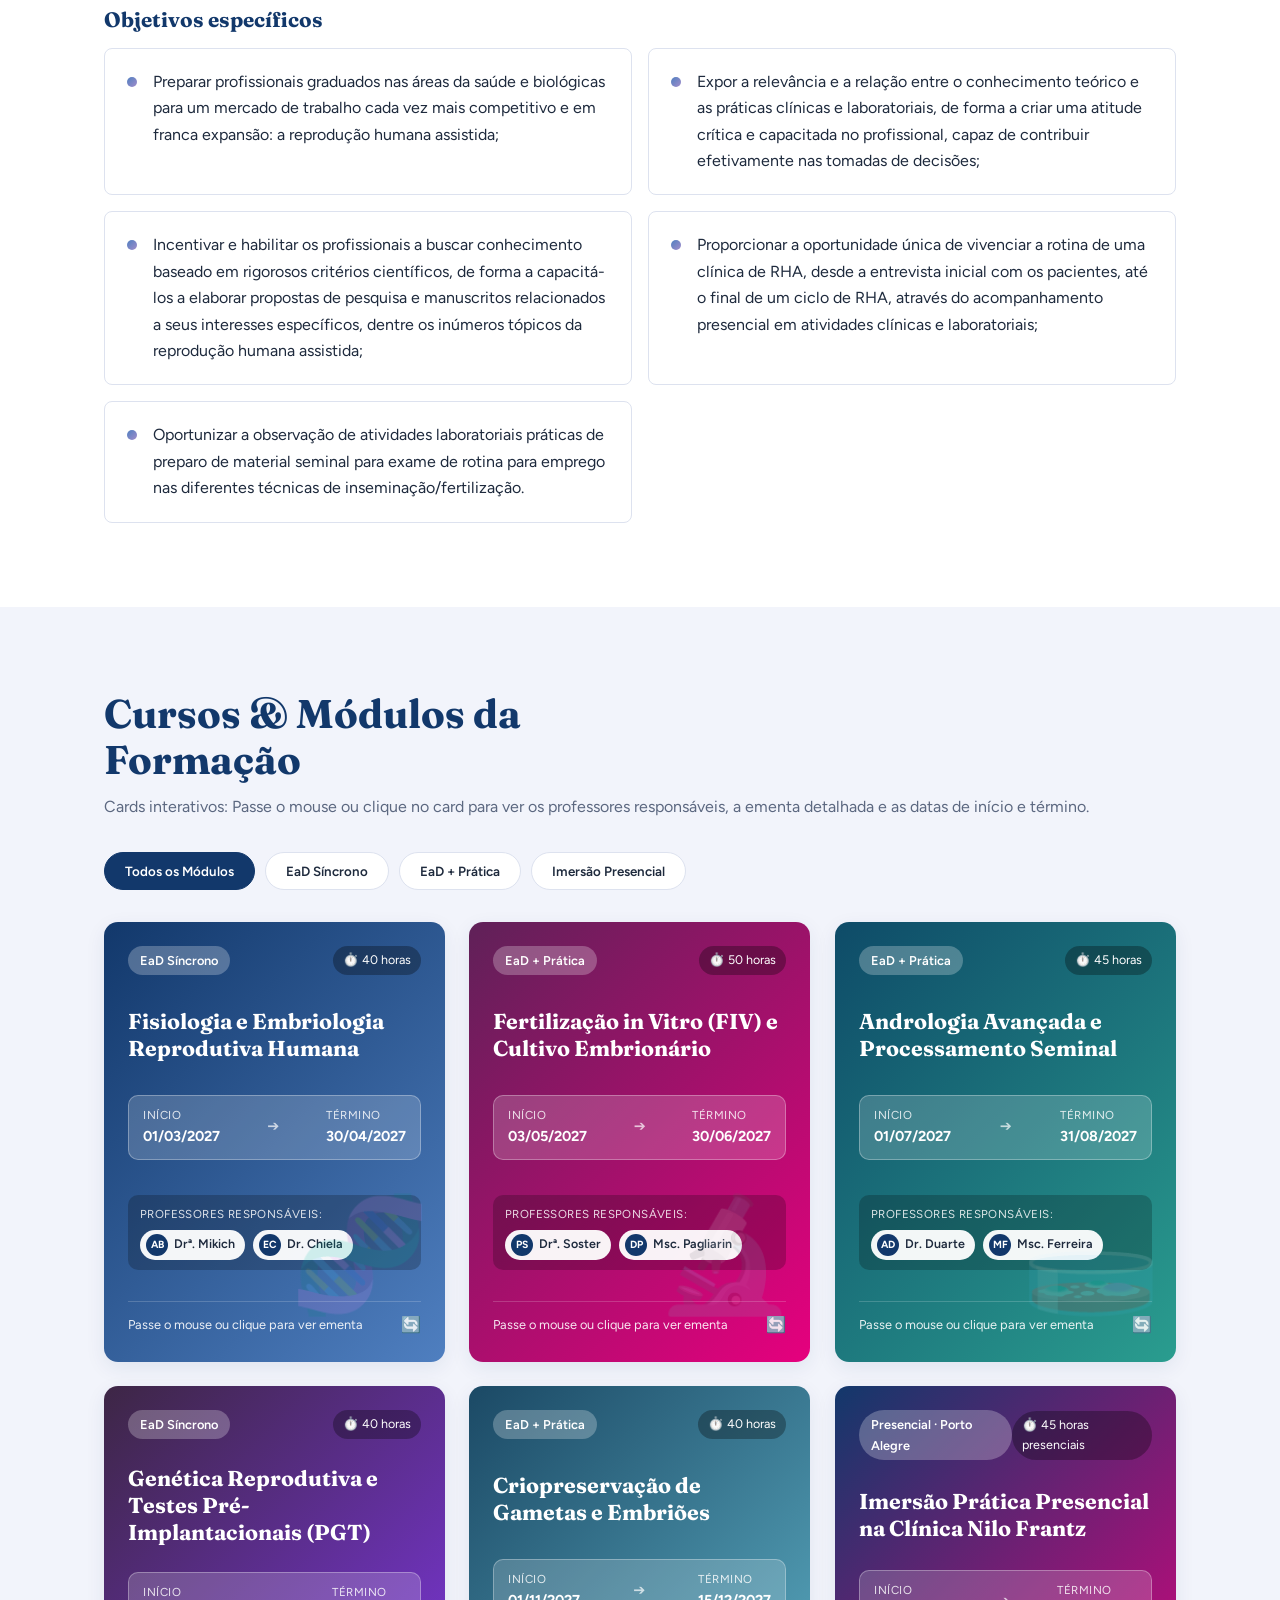
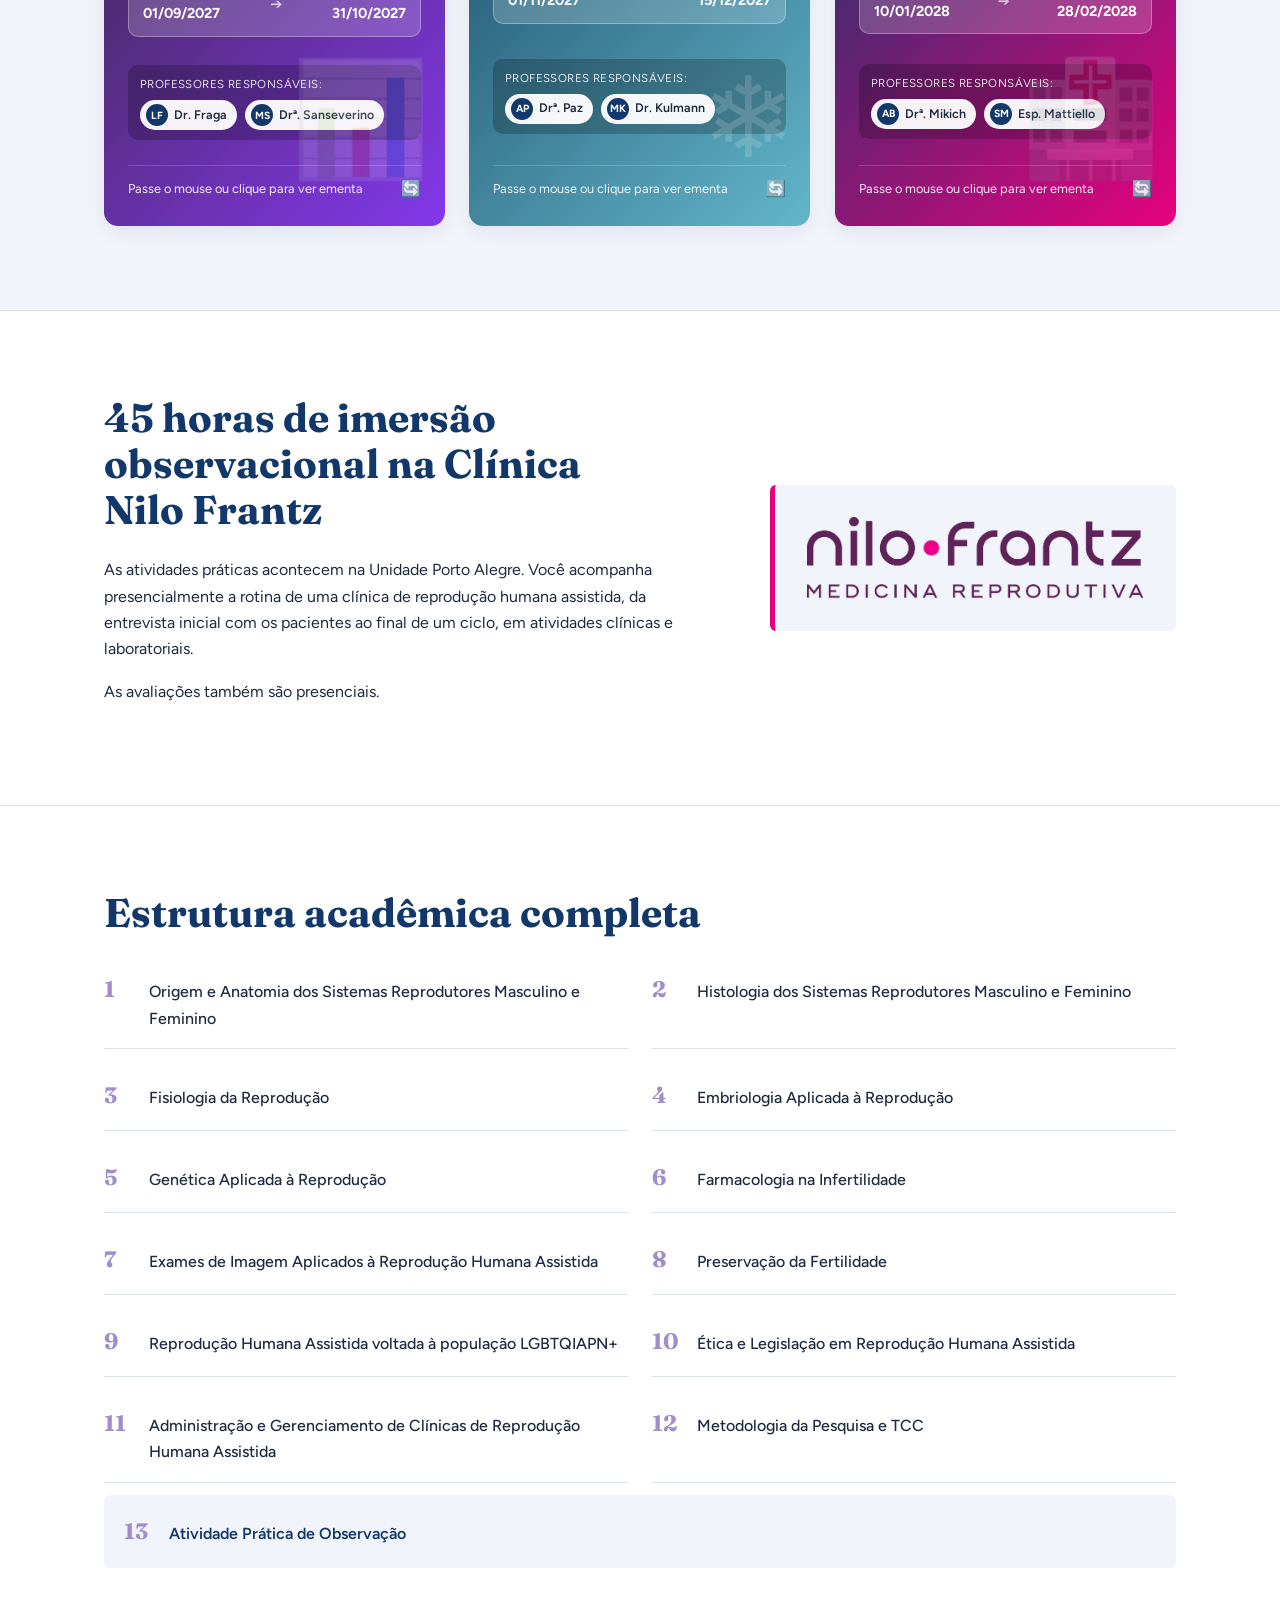
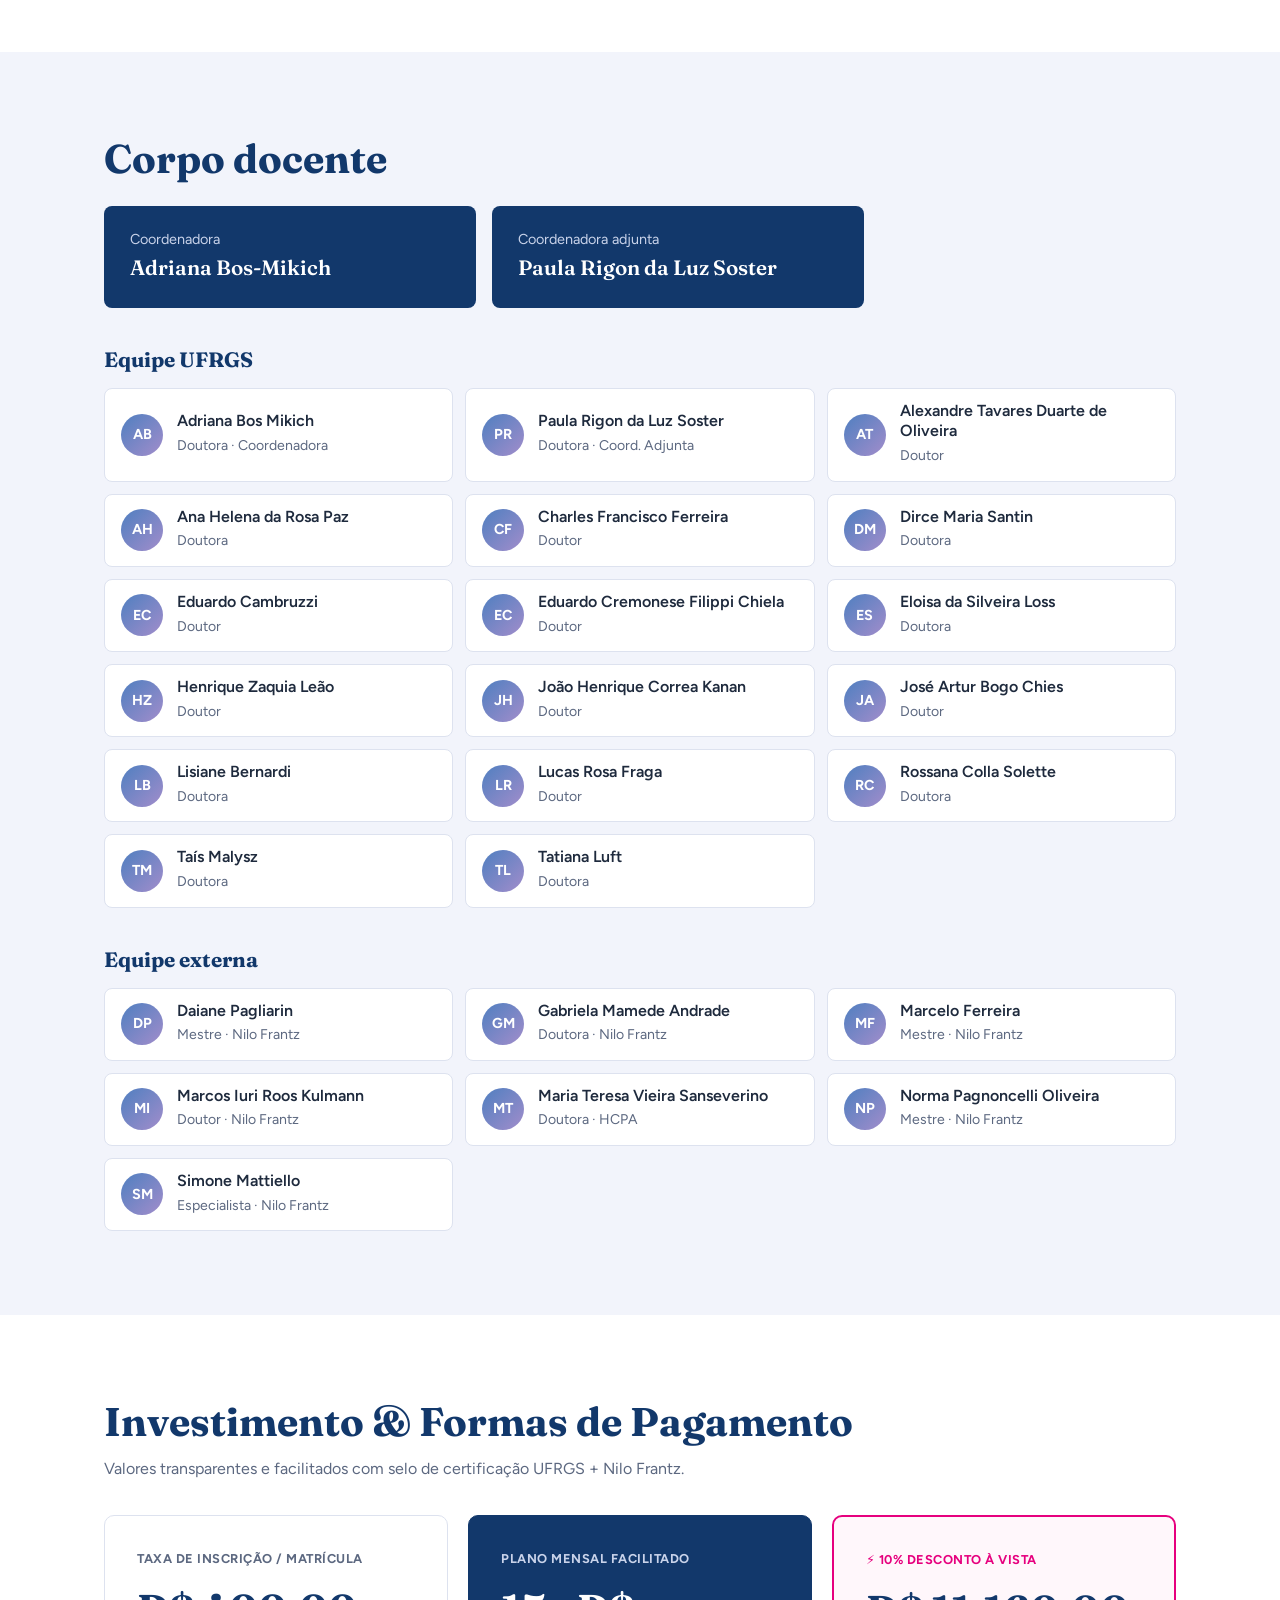
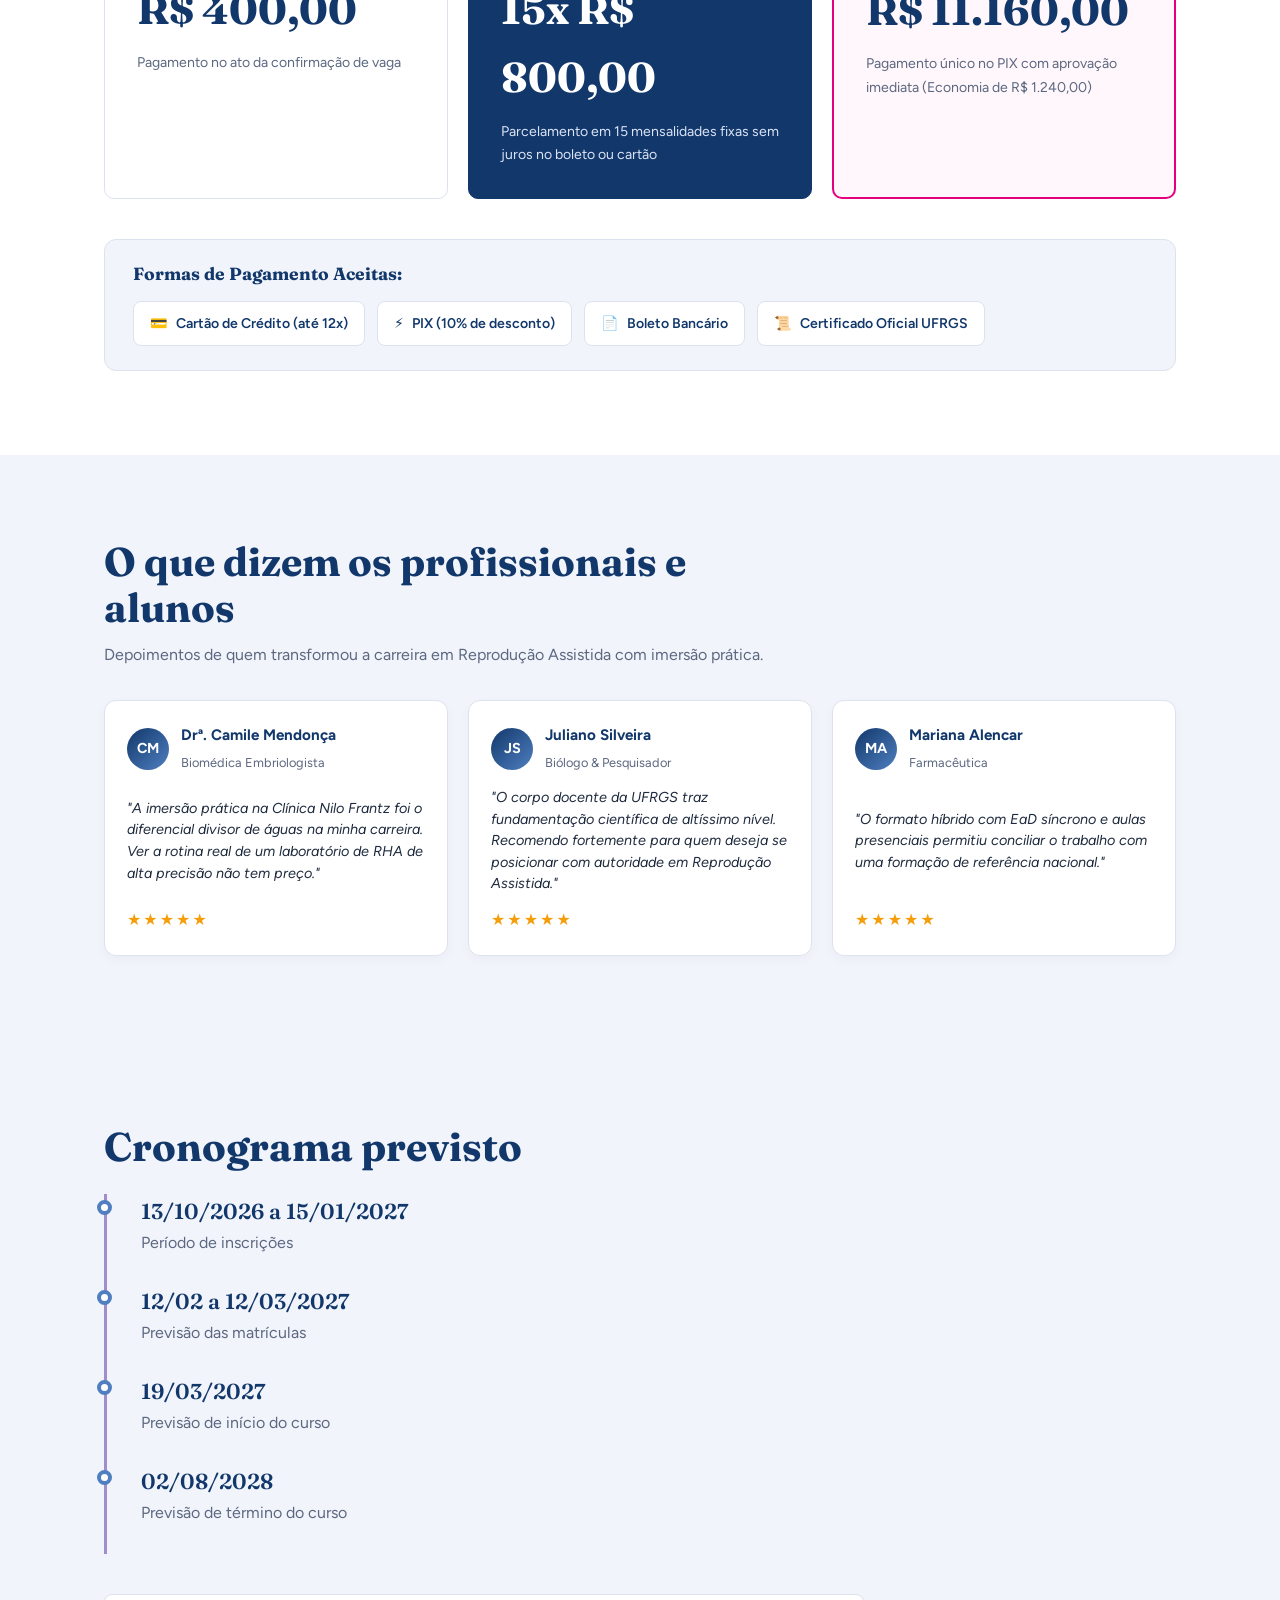
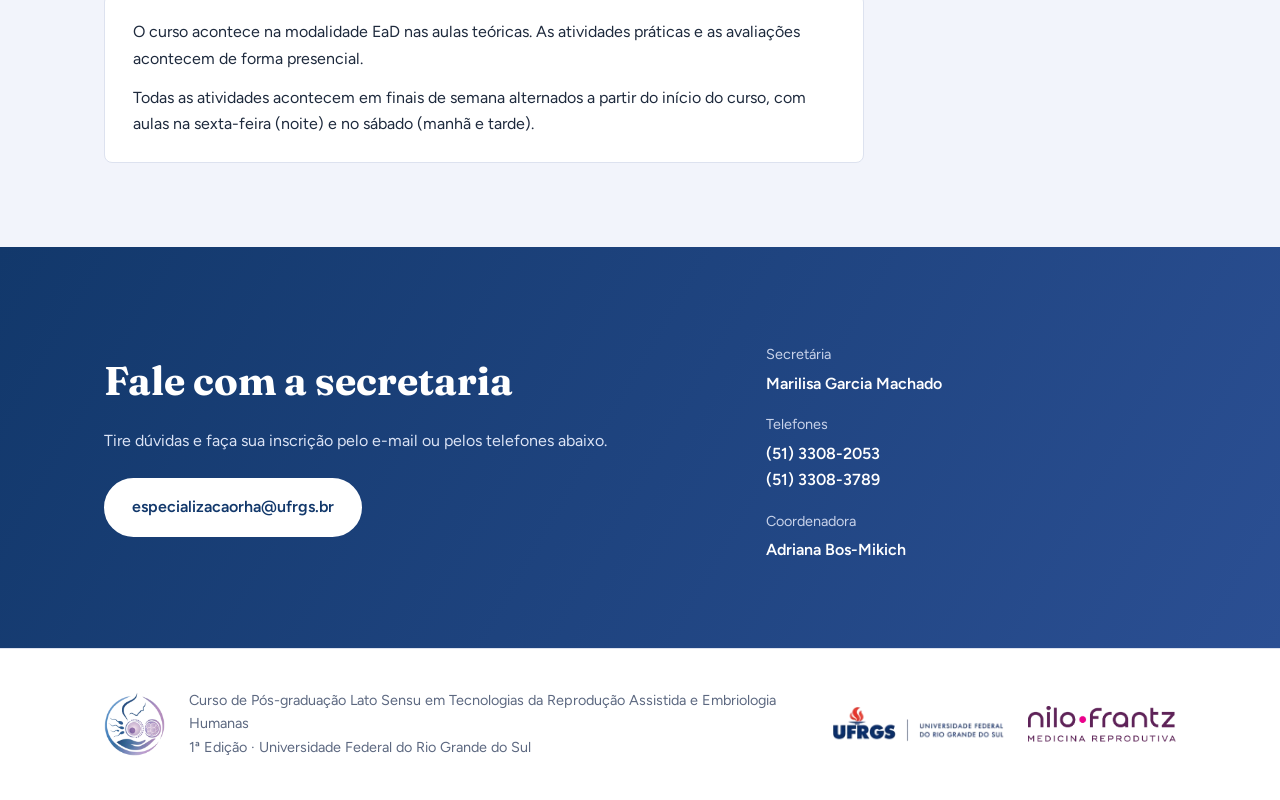
==== commit d3624ac1: "fix stuff" ====
--- a/index.html
+++ b/index.html
@@ -1,216 +1,241 @@
 <!DOCTYPE html>
 <html lang="pt-br">
+
 <head>
-<meta charset="UTF-8">
-<meta name="viewport" content="width=device-width, initial-scale=1.0">
-<title>Especialização em Tecnologias da Reprodução Assistida e Embriologia Humanas | UFRGS</title>
-<meta name="description" content="Pós-graduação lato sensu da UFRGS, 1ª edição: 390 horas, EaD com aulas práticas presenciais e imersão na Clínica Nilo Frantz. Inscrições de 13/10/2026 a 15/01/2027.">
-<link rel="icon" href="assets/logo-curso-emblema.png">
-<link rel="preconnect" href="https://fonts.googleapis.com">
-<link href="https://fonts.googleapis.com/css2?family=Figtree:wght@400;500;600;700&family=Fraunces:opsz,wght@9..144,500;9..144,600;9..144,700&display=swap" rel="stylesheet">
-<link rel="stylesheet" href="style.css">
+  <meta charset="UTF-8">
+  <meta name="viewport" content="width=device-width, initial-scale=1.0">
+  <title>Especialização em Tecnologias da Reprodução Assistida e Embriologia Humanas | UFRGS</title>
+  <meta name="description"
+    content="Pós-graduação lato sensu da UFRGS, 1ª edição: 390 horas, EaD com aulas práticas presenciais e imersão na Clínica Nilo Frantz. Inscrições de 13/10/2026 a 15/01/2027.">
+  <link rel="icon" href="assets/logo-curso-emblema.png">
+  <link rel="preconnect" href="https://fonts.googleapis.com">
+  <link
+    href="https://fonts.googleapis.com/css2?family=Figtree:wght@400;500;600;700&family=Fraunces:opsz,wght@9..144,500;9..144,600;9..144,700&display=swap"
+    rel="stylesheet">
+  <link rel="stylesheet" href="style.css">
 </head>
+
 <body>
 
-<div class="ufrgs-bar">
-  <div class="container"><a href="https://www.ufrgs.br" target="_blank" rel="noopener"><img src="assets/ufrgs.png" alt="Universidade Federal do Rio Grande do Sul"></a></div>
-</div>
-
-<header class="navbar">
-  <div class="container nav-content">
-    <a href="#inicio" class="brand"><img src="assets/logo-curso-emblema.png" alt=""><span>Reprodução Assistida<br>e Embriologia Humanas</span></a>
-    <nav id="menu" class="nav-links">
-      <a href="#curso">O curso</a>
-      <a href="#cursos">Cursos & Módulos</a>
-      <a href="#pratica">Imersão prática</a>
-      <a href="#equipe">Equipe</a>
-      <a href="#investimento">Investimento</a>
-      <a href="#depoimentos">Depoimentos</a>
-      <a href="#cronograma">Cronograma</a>
-      <a href="#contato" class="btn btn-sm">Inscreva-se</a>
-    </nav>
-    <button class="menu-btn" aria-label="Abrir menu" aria-controls="menu" aria-expanded="false">☰</button>
+  <div class="ufrgs-bar">
+    <div class="container"><a href="https://www.ufrgs.br" target="_blank" rel="noopener"><img src="assets/ufrgs.png"
+          alt="Universidade Federal do Rio Grande do Sul"></a></div>
   </div>
-</header>
-
-<main>
-<section id="inicio" class="hero">
-  <div class="container hero-grid">
-    <div class="hero-text">
-      <div class="partner-cover">
-        <span>Imersão prática realizada na</span>
-        <img src="assets/nilo-frantz.png" alt="Nilo Frantz Medicina Reprodutiva">
-      </div>
-      <p class="edition">Pós-graduação Lato Sensu · 1ª edição</p>
-      <h1>Tecnologias da Reprodução Assistida e Embriologia Humanas</h1>
-      <p class="lead">Aulas teóricas a distância e prática presencial. Você aprende a teoria com professores da UFRGS e observa a rotina real de uma clínica de reprodução assistida.</p>
-      <div class="hero-cta">
-        <a class="btn" href="#contato">Quero me inscrever</a>
-        <a class="btn btn-ghost" href="#cronograma">Ver cronograma</a>
-      </div>
-      <p id="status" class="status"></p>
+
+  <header class="navbar">
+    <div class="container nav-content">
+      <a href="#inicio" class="brand"><img src="assets/logo-curso-emblema.png" alt=""><span>Reprodução Assistida<br>e
+          Embriologia Humanas</span></a>
+      <nav id="menu" class="nav-links">
+        <a href="#curso">O curso</a>
+        <a href="#cursos">Cursos & Módulos</a>
+        <a href="#pratica">Imersão prática</a>
+        <a href="#equipe">Equipe</a>
+        <a href="#investimento">Investimento</a>
+        <a href="#depoimentos">Depoimentos</a>
+        <a href="#cronograma">Cronograma</a>
+        <a href="#contato" class="btn btn-sm">Inscreva-se</a>
+      </nav>
+      <button class="menu-btn" aria-label="Abrir menu" aria-controls="menu" aria-expanded="false">☰</button>
     </div>
-    <div class="hero-logo"><img src="assets/logo-curso.png" alt="Logo do curso: Ciência, Prática, Humanização"></div>
-  </div>
-</section>
-
-<section id="curso" class="facts">
-  <div class="container facts-grid">
-    <div><strong>18 meses</strong><span>de duração</span></div>
-    <div><strong>390 horas</strong><span>309h teóricas e 81h práticas</span></div>
-    <div><strong>35 vagas</strong><span>1ª edição</span></div>
-    <div><strong>Março de 2027</strong><span>previsão de início</span></div>
-    <div><strong>EaD + presencial</strong><span>aulas práticas presenciais</span></div>
-    <div><strong>Profissionais da saúde</strong><span>público-alvo: grandes áreas das ciências da saúde</span></div>
-  </div>
-</section>
-<!-- TEST-20261002-0819 -->
-<section id="objetivos" class="section">
-  <div class="container">
-    <h2>Objetivos do curso</h2>
-    <div class="general">
-      <h3>Objetivo geral</h3>
-      <p>Oferecer criteriosa revisão de conceitos clássicos de Fisiologia, Anatomia e Histologia Reprodutivas, bem como Embriologia e Genética, de forma a relacionar o conhecimento teórico com o aprendizado e as situações práticas adotadas em clínica e laboratório de reprodução humana assistida. Os conteúdos também focam em aspectos da humanização, da ética e do bem-estar dos pacientes.</p>
+  </header>
+
+  <main>
+    <section id="inicio" class="hero">
+      <div class="container hero-grid">
+        <div class="hero-text">
+          <div class="partner-cover">
+            <span>Imersão prática realizada na</span>
+            <img src="assets/nilo-frantz.png" alt="Nilo Frantz Medicina Reprodutiva">
+          </div>
+          <p class="edition">Pós-graduação Lato Sensu · 1ª edição</p>
+          <h1>Tecnologias da Reprodução Assistida e Embriologia Humanas</h1>
+          <p class="lead">Aulas teóricas a distância e prática presencial. Você aprende a teoria com professores da
+            UFRGS e observa a rotina real de uma clínica de reprodução assistida.</p>
+          <div class="hero-cta">
+            <a class="btn" href="#contato">Quero me inscrever</a>
+            <a class="btn btn-ghost" href="#cronograma">Ver cronograma</a>
+          </div>
+          <p id="status" class="status"></p>
+        </div>
+        <div class="hero-logo"><img src="assets/logo-curso.png" alt="Logo do curso: Ciência, Prática, Humanização">
+        </div>
+      </div>
+    </section>
+
+    <section id="curso" class="facts">
+      <div class="container facts-grid">
+        <div><strong>18 meses</strong><span>de duração</span></div>
+        <div><strong>390 horas</strong><span>309h teóricas e 81h práticas</span></div>
+        <div><strong>35 vagas</strong><span>1ª edição</span></div>
+        <div><strong>Março de 2027</strong><span>previsão de início</span></div>
+        <div><strong>EaD + presencial</strong><span>aulas práticas presenciais</span></div>
+        <div><strong>Profissionais da saúde</strong><span>público-alvo: grandes áreas das ciências da saúde</span></div>
+      </div>
+    </section>
+    <!-- TEST-20261002-0819 -->
+    <section id="objetivos" class="section">
+      <div class="container">
+        <h2>Objetivos do curso</h2>
+        <div class="general">
+          <h3>Objetivo geral</h3>
+          <p>Oferecer criteriosa revisão de conceitos clássicos de Fisiologia, Anatomia e Histologia Reprodutivas, bem
+            como Embriologia e Genética, de forma a relacionar o conhecimento teórico com o aprendizado e as situações
+            práticas adotadas em clínica e laboratório de reprodução humana assistida. Os conteúdos também focam em
+            aspectos da humanização, da ética e do bem-estar dos pacientes.</p>
+        </div>
+        <h3 class="sub">Objetivos específicos</h3>
+        <ul id="specific" class="specific"></ul>
+      </div>
+    </section>
+
+    <section id="cursos" class="section alt">
+      <div class="container">
+        <div class="section-header">
+          <h2>Cursos & Módulos da Formação</h2>
+          <p class="section-sub">Cards interativos: Passe o mouse ou clique no card para ver os professores
+            responsáveis, a ementa detalhada e as datas de início e término.</p>
+        </div>
+
+        <div class="course-tabs">
+          <button class="tab-btn active" data-filter="all">Todos os Módulos</button>
+          <button class="tab-btn" data-filter="ead">EaD Síncrono</button>
+          <button class="tab-btn" data-filter="pratica">EaD + Prática</button>
+          <button class="tab-btn" data-filter="imersao">Imersão Presencial</button>
+        </div>
+
+        <div id="course-grid" class="course-grid"></div>
+      </div>
+    </section>
+
+    <section id="pratica" class="section practice">
+      <div class="container practice-grid">
+        <div>
+          <h2>45 horas de imersão observacional na Clínica Nilo Frantz</h2>
+          <p>As atividades práticas acontecem na Unidade Porto Alegre. Você acompanha presencialmente a rotina de uma
+            clínica de reprodução humana assistida, da entrevista inicial com os pacientes ao final de um ciclo, em
+            atividades clínicas e laboratoriais.</p>
+          <p>As avaliações também são presenciais.</p>
+        </div>
+        <div class="practice-logo"><img src="assets/nilo-frantz.png" alt="Nilo Frantz Medicina Reprodutiva"></div>
+      </div>
+    </section>
+
+    <section id="disciplinas" class="section">
+      <div class="container">
+        <h2>Estrutura acadêmica completa</h2>
+        <p class="section-sub"></p>
+        <ol id="subjects" class="subjects"></ol>
+      </div>
+    </section>
+
+    <section id="equipe" class="section alt">
+      <div class="container">
+        <h2>Corpo docente</h2>
+        <div class="coord">
+          <div><span>Coordenadora</span><strong>Adriana Bos-Mikich</strong></div>
+          <div><span>Coordenadora adjunta</span><strong>Paula Rigon da Luz Soster</strong></div>
+        </div>
+        <h3 class="sub">Equipe UFRGS</h3>
+        <ul id="team-ufrgs" class="team"></ul>
+        <h3 class="sub">Equipe externa</h3>
+        <ul id="team-ext" class="team"></ul>
+      </div>
+    </section>
+
+    <section id="investimento" class="section">
+      <div class="container">
+        <h2>Investimento & Formas de Pagamento</h2>
+        <p class="section-sub">Valores transparentes e facilitados com selo de certificação UFRGS + Nilo Frantz.</p>
+
+        <div class="price-grid">
+          <div class="price-card">
+            <span class="price-badge">Taxa de Inscrição / Matrícula</span>
+            <strong>R$ 400,00</strong>
+            <p class="price-detail">Pagamento no ato da confirmação de vaga</p>
+          </div>
+          <div class="price-card main">
+            <span class="price-badge highlight">Plano Mensal Facilitado</span>
+            <strong>15x R$ 800,00</strong>
+            <p class="price-detail">Parcelamento em 15 mensalidades fixas sem juros no boleto ou cartão</p>
+          </div>
+          <div class="price-card pix-card">
+            <span class="price-badge pix-badge">⚡ 10% Desconto à Vista</span>
+            <strong>R$ 11.160,00</strong>
+            <p class="price-detail">Pagamento único no PIX com aprovação imediata (Economia de R$ 1.240,00)</p>
+          </div>
+        </div>
+
+        <div class="payment-methods-box">
+          <h3>Formas de Pagamento Aceitas:</h3>
+          <div class="payment-badges-row">
+            <div class="pay-badge"><span class="pay-icon">💳</span> Cartão de Crédito (até 12x)</div>
+            <div class="pay-badge"><span class="pay-icon">⚡</span> PIX (10% de desconto)</div>
+            <div class="pay-badge"><span class="pay-icon">📄</span> Boleto Bancário</div>
+            <div class="pay-badge"><span class="pay-icon">📜</span> Certificado Oficial UFRGS</div>
+          </div>
+        </div>
+      </div>
+    </section>
+
+    <section id="depoimentos" class="section alt">
+      <div class="container">
+        <h2>O que dizem os profissionais e alunos</h2>
+        <p class="section-sub">Depoimentos de quem transformou a carreira em Reprodução Assistida com imersão prática.
+        </p>
+        <div id="testimonials-grid" class="testimonials-grid"></div>
+      </div>
+    </section>
+
+    <section id="cronograma" class="section alt">
+      <div class="container">
+        <h2>Cronograma previsto</h2>
+        <ol class="timeline">
+          <li><time>13/10/2026 a 15/01/2027</time><span>Período de inscrições</span></li>
+          <li><time>12/02 a 12/03/2027</time><span>Previsão das matrículas</span></li>
+          <li><time>19/03/2027</time><span>Previsão de início do curso</span></li>
+          <li><time>02/08/2028</time><span>Previsão de término do curso</span></li>
+        </ol>
+        <div class="format">
+          <p>O curso acontece na modalidade EaD nas aulas teóricas. As atividades práticas e as avaliações acontecem de
+            forma presencial.</p>
+          <p>Todas as atividades acontecem em finais de semana alternados a partir do início do curso, com aulas na
+            sexta-feira (noite) e no sábado (manhã e tarde).</p>
+        </div>
+      </div>
+    </section>
+
+    <section id="contato" class="section contact">
+      <div class="container contact-grid">
+        <div>
+          <h2>Fale com a secretaria</h2>
+          <p>Tire dúvidas e faça sua inscrição pelo e-mail ou pelos telefones abaixo.</p>
+          <a class="btn"
+            href="mailto:especializacaorha@ufrgs.br?subject=Inscri%C3%A7%C3%A3o%20-%20Especializa%C3%A7%C3%A3o%20em%20RHA%20e%20Embriologia">especializacaorha@ufrgs.br</a>
+        </div>
+        <dl>
+          <dt>Secretária</dt>
+          <dd>Marilisa Garcia Machado</dd>
+          <dt>Telefones</dt>
+          <dd><a href="tel:+555133082053">(51) 3308-2053</a><br><a href="tel:+555133083789">(51) 3308-3789</a></dd>
+          <dt>Coordenadora</dt>
+          <dd>Adriana Bos-Mikich</dd>
+        </dl>
+      </div>
+    </section>
+  </main>
+
+  <footer>
+    <div class="container footer-content">
+      <img src="assets/logo-curso-emblema.png" alt="" class="f-emblem">
+      <p>Curso de Pós-graduação Lato Sensu em Tecnologias da Reprodução Assistida e Embriologia Humanas<br>1ª Edição ·
+        Universidade Federal do Rio Grande do Sul</p>
+      <div class="f-logos"><img src="assets/ufrgs.png" alt="UFRGS"><img src="assets/nilo-frantz.png" alt="Nilo Frantz">
+      </div>
     </div>
-    <h3 class="sub">Objetivos específicos</h3>
-    <ul id="specific" class="specific"></ul>
-  </div>
-</section>
-
-<section id="cursos" class="section alt">
-  <div class="container">
-    <div class="section-header">
-      <h2>Cursos & Módulos da Formação</h2>
-      <p class="section-sub">Cards interativos: Passe o mouse ou clique no card para ver os professores responsáveis, a ementa detalhada e as datas de início e término.</p>
-    </div>
-
-    <div class="course-tabs">
-      <button class="tab-btn active" data-filter="all">Todos os Módulos</button>
-      <button class="tab-btn" data-filter="ead">EaD Síncrono</button>
-      <button class="tab-btn" data-filter="pratica">EaD + Prática</button>
-      <button class="tab-btn" data-filter="imersao">Imersão Presencial</button>
-    </div>
-
-    <div id="course-grid" class="course-grid"></div>
-  </div>
-</section>
-
-<section id="pratica" class="section practice">
-  <div class="container practice-grid">
-    <div>
-      <h2>45 horas de imersão observacional na Clínica Nilo Frantz</h2>
-      <p>As atividades práticas acontecem na Unidade Porto Alegre. Você acompanha presencialmente a rotina de uma clínica de reprodução humana assistida, da entrevista inicial com os pacientes ao final de um ciclo, em atividades clínicas e laboratoriais.</p>
-      <p>As avaliações também são presenciais.</p>
-    </div>
-    <div class="practice-logo"><img src="assets/nilo-frantz.png" alt="Nilo Frantz Medicina Reprodutiva"></div>
-  </div>
-</section>
-
-<section id="disciplinas" class="section">
-  <div class="container">
-    <h2>Estrutura acadêmica completa</h2>
-    <p class="section-sub">13 disciplinas teóricas e práticas organizadas ao longo de 18 meses (390 horas).</p>
-    <ol id="subjects" class="subjects"></ol>
-  </div>
-</section>
-
-<section id="equipe" class="section alt">
-  <div class="container">
-    <h2>Corpo docente</h2>
-    <div class="coord">
-      <div><span>Coordenadora</span><strong>Adriana Bos-Mikich</strong></div>
-      <div><span>Coordenadora adjunta</span><strong>Paula Rigon da Luz Soster</strong></div>
-    </div>
-    <h3 class="sub">Equipe UFRGS</h3>
-    <ul id="team-ufrgs" class="team"></ul>
-    <h3 class="sub">Equipe externa</h3>
-    <ul id="team-ext" class="team"></ul>
-  </div>
-</section>
-
-<section id="investimento" class="section">
-  <div class="container">
-    <h2>Investimento & Formas de Pagamento</h2>
-    <p class="section-sub">Valores transparentes e facilitados com selo de certificação UFRGS + Nilo Frantz.</p>
-    
-    <div class="price-grid">
-      <div class="price-card">
-        <span class="price-badge">Taxa de Inscrição / Matrícula</span>
-        <strong>R$ 400,00</strong>
-        <p class="price-detail">Pagamento no ato da confirmação de vaga</p>
-      </div>
-      <div class="price-card main">
-        <span class="price-badge highlight">Plano Mensal Facilitado</span>
-        <strong>15x R$ 800,00</strong>
-        <p class="price-detail">Parcelamento em 15 mensalidades fixas sem juros no boleto ou cartão</p>
-      </div>
-      <div class="price-card pix-card">
-        <span class="price-badge pix-badge">⚡ 10% Desconto à Vista</span>
-        <strong>R$ 11.160,00</strong>
-        <p class="price-detail">Pagamento único no PIX com aprovação imediata (Economia de R$ 1.240,00)</p>
-      </div>
-    </div>
-
-    <div class="payment-methods-box">
-      <h3>Formas de Pagamento Aceitas:</h3>
-      <div class="payment-badges-row">
-        <div class="pay-badge"><span class="pay-icon">💳</span> Cartão de Crédito (até 12x)</div>
-        <div class="pay-badge"><span class="pay-icon">⚡</span> PIX (10% de desconto)</div>
-        <div class="pay-badge"><span class="pay-icon">📄</span> Boleto Bancário</div>
-        <div class="pay-badge"><span class="pay-icon">📜</span> Certificado Oficial UFRGS</div>
-      </div>
-    </div>
-  </div>
-</section>
-
-<section id="depoimentos" class="section alt">
-  <div class="container">
-    <h2>O que dizem os profissionais e alunos</h2>
-    <p class="section-sub">Depoimentos de quem transformou a carreira em Reprodução Assistida com imersão prática.</p>
-    <div id="testimonials-grid" class="testimonials-grid"></div>
-  </div>
-</section>
-
-<section id="cronograma" class="section alt">
-  <div class="container">
-    <h2>Cronograma previsto</h2>
-    <ol class="timeline">
-      <li><time>13/10/2026 a 15/01/2027</time><span>Período de inscrições</span></li>
-      <li><time>12/02 a 12/03/2027</time><span>Previsão das matrículas</span></li>
-      <li><time>19/03/2027</time><span>Previsão de início do curso</span></li>
-      <li><time>02/08/2028</time><span>Previsão de término do curso</span></li>
-    </ol>
-    <div class="format">
-      <p>O curso acontece na modalidade EaD nas aulas teóricas. As atividades práticas e as avaliações acontecem de forma presencial.</p>
-      <p>Todas as atividades acontecem em finais de semana alternados a partir do início do curso, com aulas na sexta-feira (noite) e no sábado (manhã e tarde).</p>
-    </div>
-  </div>
-</section>
-
-<section id="contato" class="section contact">
-  <div class="container contact-grid">
-    <div>
-      <h2>Fale com a secretaria</h2>
-      <p>Tire dúvidas e faça sua inscrição pelo e-mail ou pelos telefones abaixo.</p>
-      <a class="btn" href="mailto:especializacaorha@ufrgs.br?subject=Inscri%C3%A7%C3%A3o%20-%20Especializa%C3%A7%C3%A3o%20em%20RHA%20e%20Embriologia">especializacaorha@ufrgs.br</a>
-    </div>
-    <dl>
-      <dt>Secretária</dt><dd>Marilisa Garcia Machado</dd>
-      <dt>Telefones</dt><dd><a href="tel:+555133082053">(51) 3308-2053</a><br><a href="tel:+555133083789">(51) 3308-3789</a></dd>
-      <dt>Coordenadora</dt><dd>Adriana Bos-Mikich</dd>
-    </dl>
-  </div>
-</section>
-</main>
-
-<footer>
-  <div class="container footer-content">
-    <img src="assets/logo-curso-emblema.png" alt="" class="f-emblem">
-    <p>Curso de Pós-graduação Lato Sensu em Tecnologias da Reprodução Assistida e Embriologia Humanas<br>1ª Edição · Universidade Federal do Rio Grande do Sul</p>
-    <div class="f-logos"><img src="assets/ufrgs.png" alt="UFRGS"><img src="assets/nilo-frantz.png" alt="Nilo Frantz"></div>
-  </div>
-</footer>
-
-<script src="app.js"></script>
+  </footer>
+
+  <script src="app.js"></script>
 </body>
-</html>
+
+</html>
--- a/style.css
+++ b/style.css
@@ -90,7 +90,8 @@
 .avatar{flex:none;width:42px;height:42px;border-radius:50%;display:grid;place-items:center;background:linear-gradient(135deg,var(--blue),var(--lav));color:#fff;font-weight:700;font-size:.9rem}
 
 /* Investimento */
-.price-grid{display:grid;grid-template-columns:repeat(2,minmax(0,1fr));gap:20px;max-width:720px}
+#investimento h2{max-width:none;white-space:nowrap}
+.price-grid{display:grid;grid-template-columns:repeat(3,minmax(0,1fr));gap:20px;width:100%;max-width:none;align-items:stretch}
 .price-card{padding:32px;border:1px solid var(--line);border-radius:10px}
 .price-card.main{background:var(--navy);border-color:var(--navy);color:#fff}
 .price-card span{display:block;color:var(--muted)}
@@ -126,45 +127,75 @@
 .tab-btn.active{background:var(--navy);color:#fff;border-color:var(--navy)}
 
 /* Grid e Flip Cards de Cursos */
-.course-grid{display:grid;grid-template-columns:repeat(auto-fit,minmax(330px,1fr));gap:24px;perspective:1000px}
-.course-card{height:440px;cursor:pointer;outline:none}
-.card-inner{position:relative;width:100%;height:100%;transition:transform .7s cubic-bezier(0.4, 0, 0.2, 1);transform-style:preserve-3d;border-radius:14px;box-shadow:0 6px 20px rgba(18,56,107,0.08)}
+.course-grid{display:grid;grid-template-columns:repeat(auto-fit,minmax(330px,1fr));gap:24px;perspective:1000px;align-items:start;isolation:isolate}
+.course-card{position:relative;height:440px;min-width:0;cursor:pointer;outline:none;z-index:1;perspective:1000px;-webkit-perspective:1000px}
+.course-card:hover,.course-card.flipped,.course-card:focus-visible{z-index:10}
+.card-inner{position:relative;width:100%;height:100%;transition:transform .6s cubic-bezier(0.4, 0, 0.2, 1);transform-style:preserve-3d;-webkit-transform-style:preserve-3d;transform-origin:center center;border-radius:14px;box-shadow:0 6px 20px rgba(18,56,107,0.08);will-change:transform}
 .course-card:hover .card-inner,
 .course-card.flipped .card-inner,
 .course-card:focus-visible .card-inner{transform:rotateY(180deg)}
 
-.card-front, .card-back{position:absolute;width:100%;height:100%;backface-visibility:hidden;border-radius:14px;padding:24px;display:flex;flex-direction:column;justify-content:space-between;overflow:hidden}
+.card-front, .card-back{
+  position:absolute;
+  inset:0;
+  width:100%;
+  height:100%;
+  -webkit-backface-visibility:hidden;
+  backface-visibility:hidden;
+  -webkit-transform-style:preserve-3d;
+  transform-style:preserve-3d;
+  border-radius:14px;
+  padding:24px;
+  display:flex;
+  flex-direction:column;
+  justify-content:space-between;
+  overflow:hidden;
+  transform:translateZ(0);
+}
 
 /* Frente do Card */
-.card-front{color:#fff;position:relative}
+.card-front{
+  color:#fff;
+  transform:rotateY(0deg);
+  z-index:2;
+}
 .topic-bg-icon{position:absolute;right:15px;bottom:15px;font-size:7rem;opacity:0.15;user-select:none;pointer-events:none}
-.card-header-badge{display:flex;justify-content:space-between;align-items:center;margin-bottom:12px;z-index:2}
-.badge-format{background:rgba(255,255,255,0.22);backdrop-filter:blur(4px);padding:4px 12px;border-radius:999px;font-size:.8rem;font-weight:600}
-.badge-duration{background:rgba(0,0,0,0.25);padding:4px 10px;border-radius:999px;font-size:.78rem}
-.card-title{font-family:'Fraunces',serif;font-size:1.35rem;line-height:1.25;color:#fff;z-index:2;margin-bottom:12px}
-
-.card-dates-box{background:rgba(255,255,255,0.14);backdrop-filter:blur(6px);border:1px solid rgba(255,255,255,0.25);border-radius:10px;padding:10px 14px;display:flex;align-items:center;justify-content:space-between;z-index:2;margin-bottom:14px}
+.card-header-badge{display:flex;justify-content:space-between;align-items:center;margin-bottom:12px}
+.badge-format{background:rgba(255,255,255,0.25);padding:4px 12px;border-radius:999px;font-size:.8rem;font-weight:600}
+.badge-duration{background:rgba(0,0,0,0.3);padding:4px 10px;border-radius:999px;font-size:.78rem}
+.card-title{font-family:'Fraunces',serif;font-size:1.35rem;line-height:1.25;color:#fff;margin-bottom:12px}
+
+.card-dates-box{background:rgba(255,255,255,0.18);border:1px solid rgba(255,255,255,0.3);border-radius:10px;padding:10px 14px;display:flex;align-items:center;justify-content:space-between;margin-bottom:14px}
 .date-item{display:flex;flex-direction:column}
 .date-label{font-size:.72rem;text-transform:uppercase;letter-spacing:0.5px;opacity:0.85}
 .date-item strong{font-size:.9rem;font-weight:700}
 .date-arrow{opacity:0.7;font-size:.9rem}
 
 /* Professores em 1º Plano no Card */
-.teacher-foreground{z-index:2;background:rgba(0,0,0,0.2);padding:10px 12px;border-radius:10px;margin-bottom:10px}
+.teacher-foreground{background:rgba(0,0,0,0.22);padding:10px 12px;border-radius:10px;margin-bottom:10px}
 .teachers-label{display:block;font-size:.72rem;text-transform:uppercase;letter-spacing:0.4px;opacity:0.85;margin-bottom:6px}
 .teacher-avatars-row{display:flex;gap:8px;flex-wrap:wrap}
-.teacher-chip{display:flex;align-items:center;gap:6px;background:rgba(255,255,255,0.92);color:var(--ink);padding:4px 10px 4px 6px;border-radius:999px;font-size:.78rem;font-weight:600}
+.teacher-chip{display:flex;align-items:center;gap:6px;background:rgba(255,255,255,0.95);color:var(--ink);padding:4px 10px 4px 6px;border-radius:999px;font-size:.78rem;font-weight:600}
 .chip-avatar{width:22px;height:22px;border-radius:50%;background:var(--navy);color:#fff;display:grid;place-items:center;font-size:.65rem;font-weight:700}
 .chip-name{white-space:nowrap}
 
-.card-hover-hint{display:flex;align-items:center;justify-content:space-between;font-size:.8rem;opacity:0.9;border-top:1px solid rgba(255,255,255,0.2);padding-top:10px;z-index:2}
-.hint-icon{font-size:1rem;animation:spinHint 3s infinite linear}
-@keyframes spinHint { 0%{transform:rotate(0deg)} 100%{transform:rotate(360deg)} }
+.card-hover-hint{display:flex;align-items:center;justify-content:space-between;font-size:.8rem;opacity:0.9;border-top:1px solid rgba(255,255,255,0.2);padding-top:10px}
+.hint-icon{font-size:1rem;display:inline-block}
 
 /* Verso do Card (Revealed Details) */
-.card-back{background:#fff;color:var(--ink);transform:rotateY(180deg);border:2px solid var(--navy);box-shadow:0 10px 30px rgba(18,56,107,0.15)}
+.card-back{
+  background:#fff;
+  color:var(--ink);
+  transform:rotateY(180deg);
+  border:2px solid var(--navy);
+  box-shadow:0 10px 30px rgba(18,56,107,0.15);
+  z-index:1;
+}
 .card-back-header{border-bottom:1px solid var(--line);padding-bottom:10px;margin-bottom:12px}
+.card-back-header-top{display:flex;align-items:flex-start;justify-content:space-between;gap:8px}
 .card-back-header h4{font-family:'Fraunces',serif;color:var(--navy);font-size:1.1rem;line-height:1.25}
+.btn-card-close{background:none;border:none;color:var(--muted);font-size:1.1rem;cursor:pointer;padding:2px 6px;border-radius:4px;line-height:1;transition:color .2s, background .2s}
+.btn-card-close:hover{color:var(--navy);background:var(--mist)}
 .back-dates{font-size:.8rem;color:var(--muted);display:block;margin-top:4px}
 
 .card-syllabus{margin-bottom:12px;flex:1}
@@ -217,6 +248,7 @@
 /* Responsivo */
 @media(max-width:900px){
   .hero-grid,.practice-grid,.contact-grid{grid-template-columns:1fr}
+  .price-grid{grid-template-columns:1fr}
   .hero-logo{order:-1}.hero-logo img{max-width:260px}
   .facts-grid,.team{grid-template-columns:repeat(2,1fr)}
   .facts-grid div{border-right:0!important;border-bottom:1px solid rgba(255,255,255,.14)!important}
@@ -226,7 +258,8 @@
   .nav-links.open{display:flex}
 }
 @media(max-width:560px){
-  .section{padding:60px 0}.facts-grid,.team,.price-grid{grid-template-columns:1fr}
+  .section{padding:60px 0}.facts-grid,.team{grid-template-columns:1fr}
+  #investimento h2{white-space:normal}
   .ufrgs-bar img{height:42px}.brand span{font-size:.8rem}
 }
 @media(prefers-reduced-motion:reduce){html{scroll-behavior:auto}.btn{transition:none}}
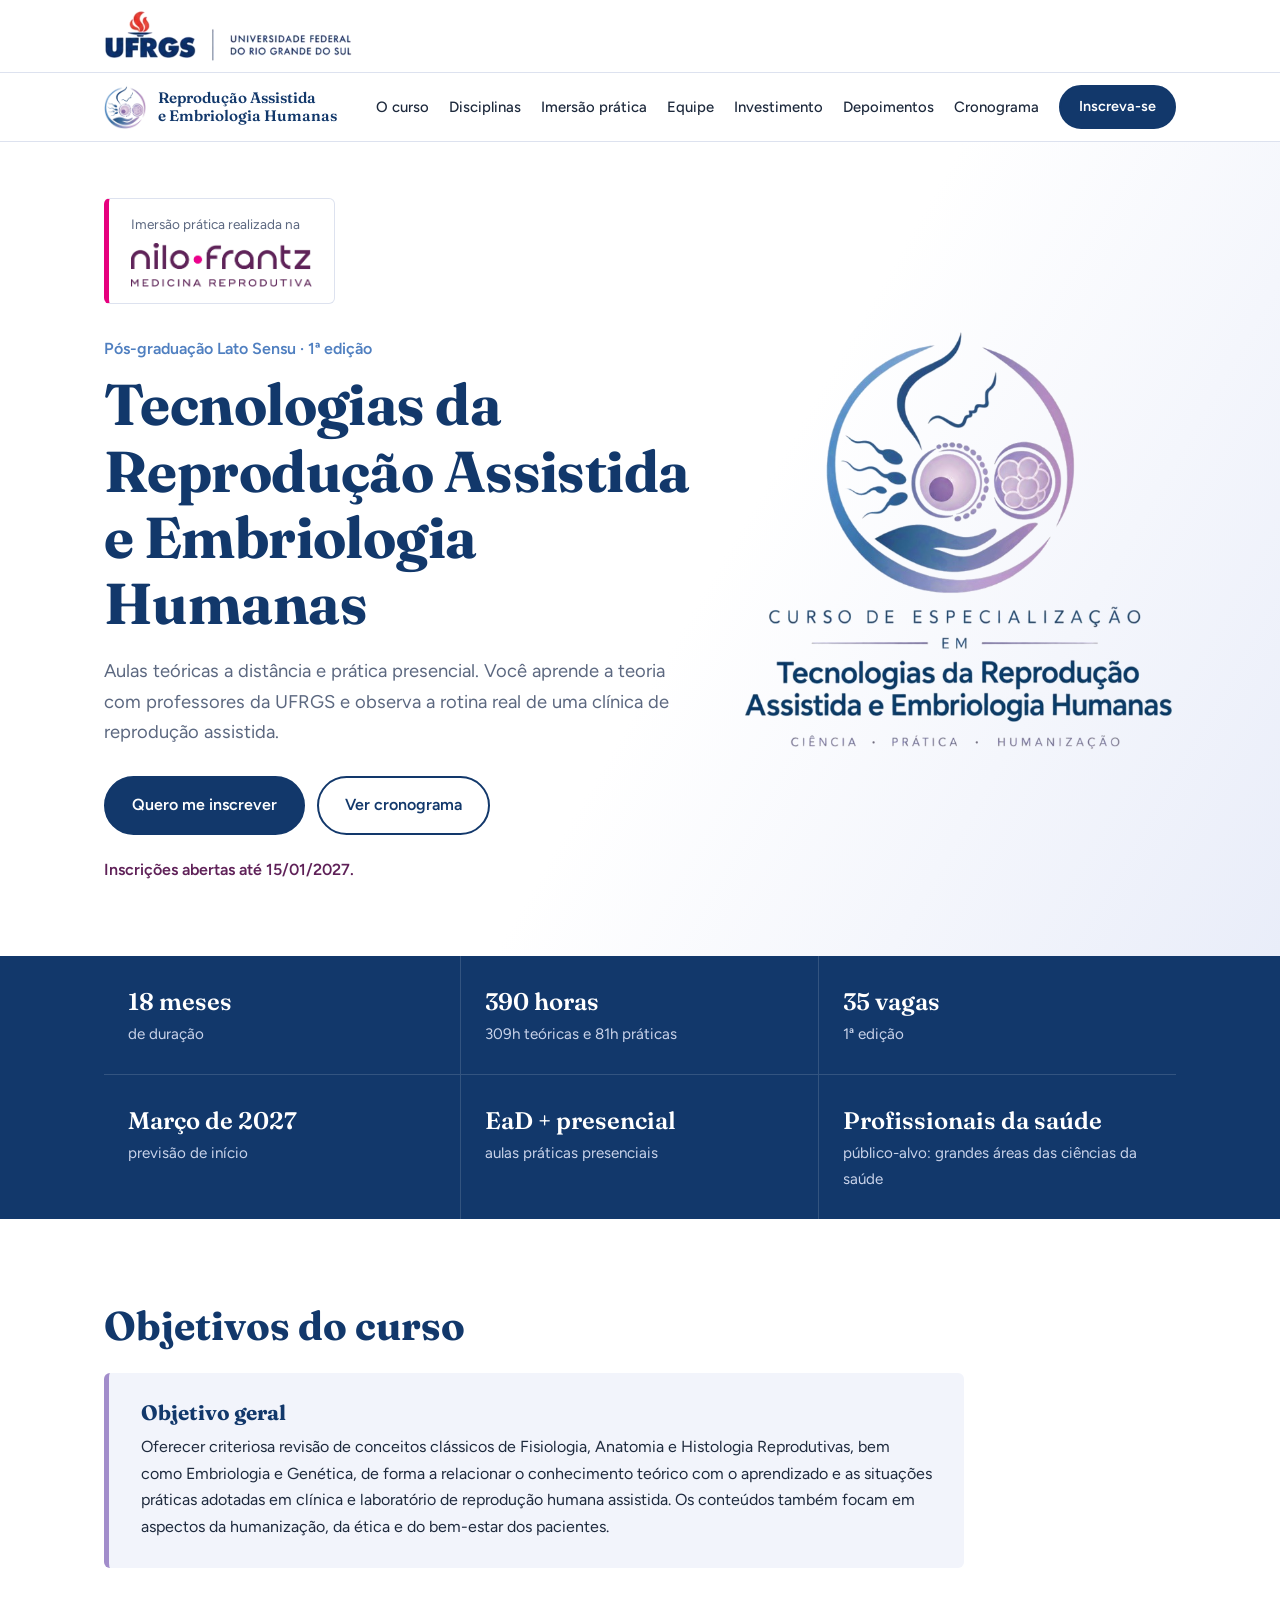
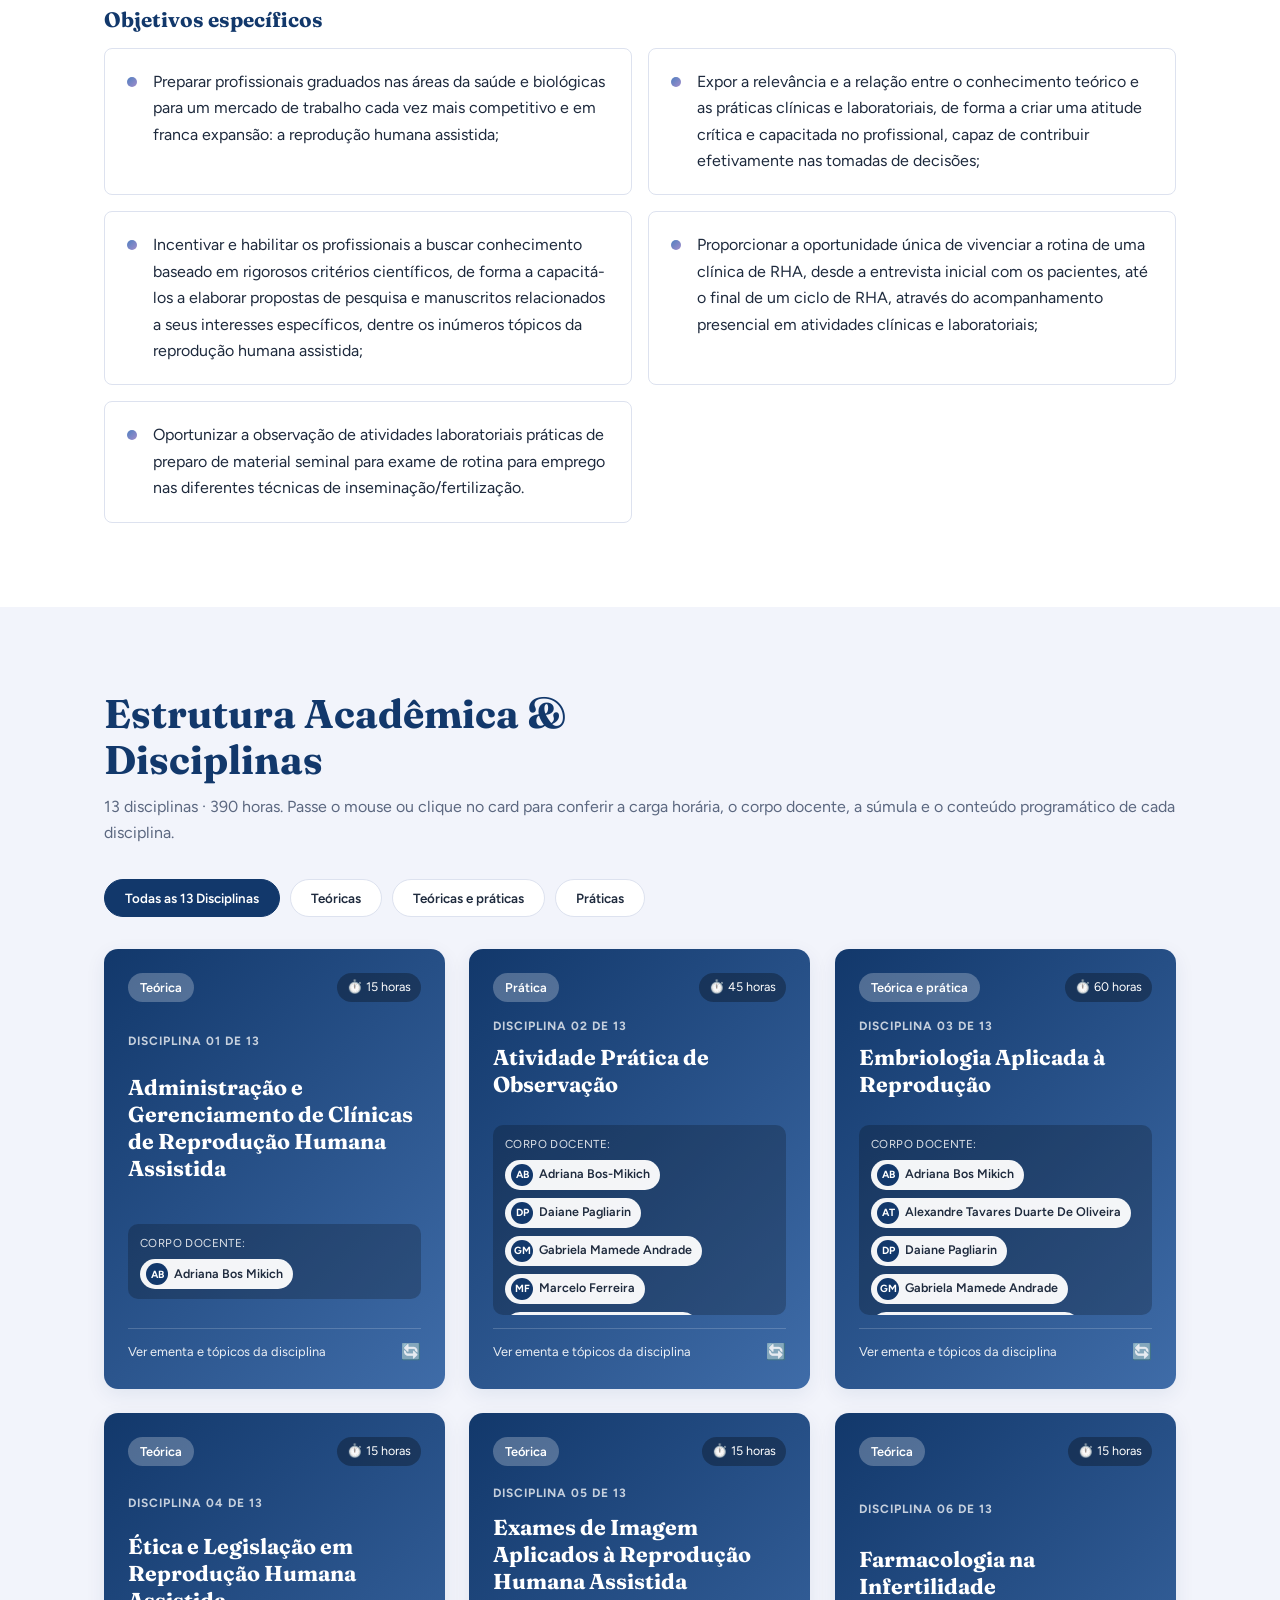
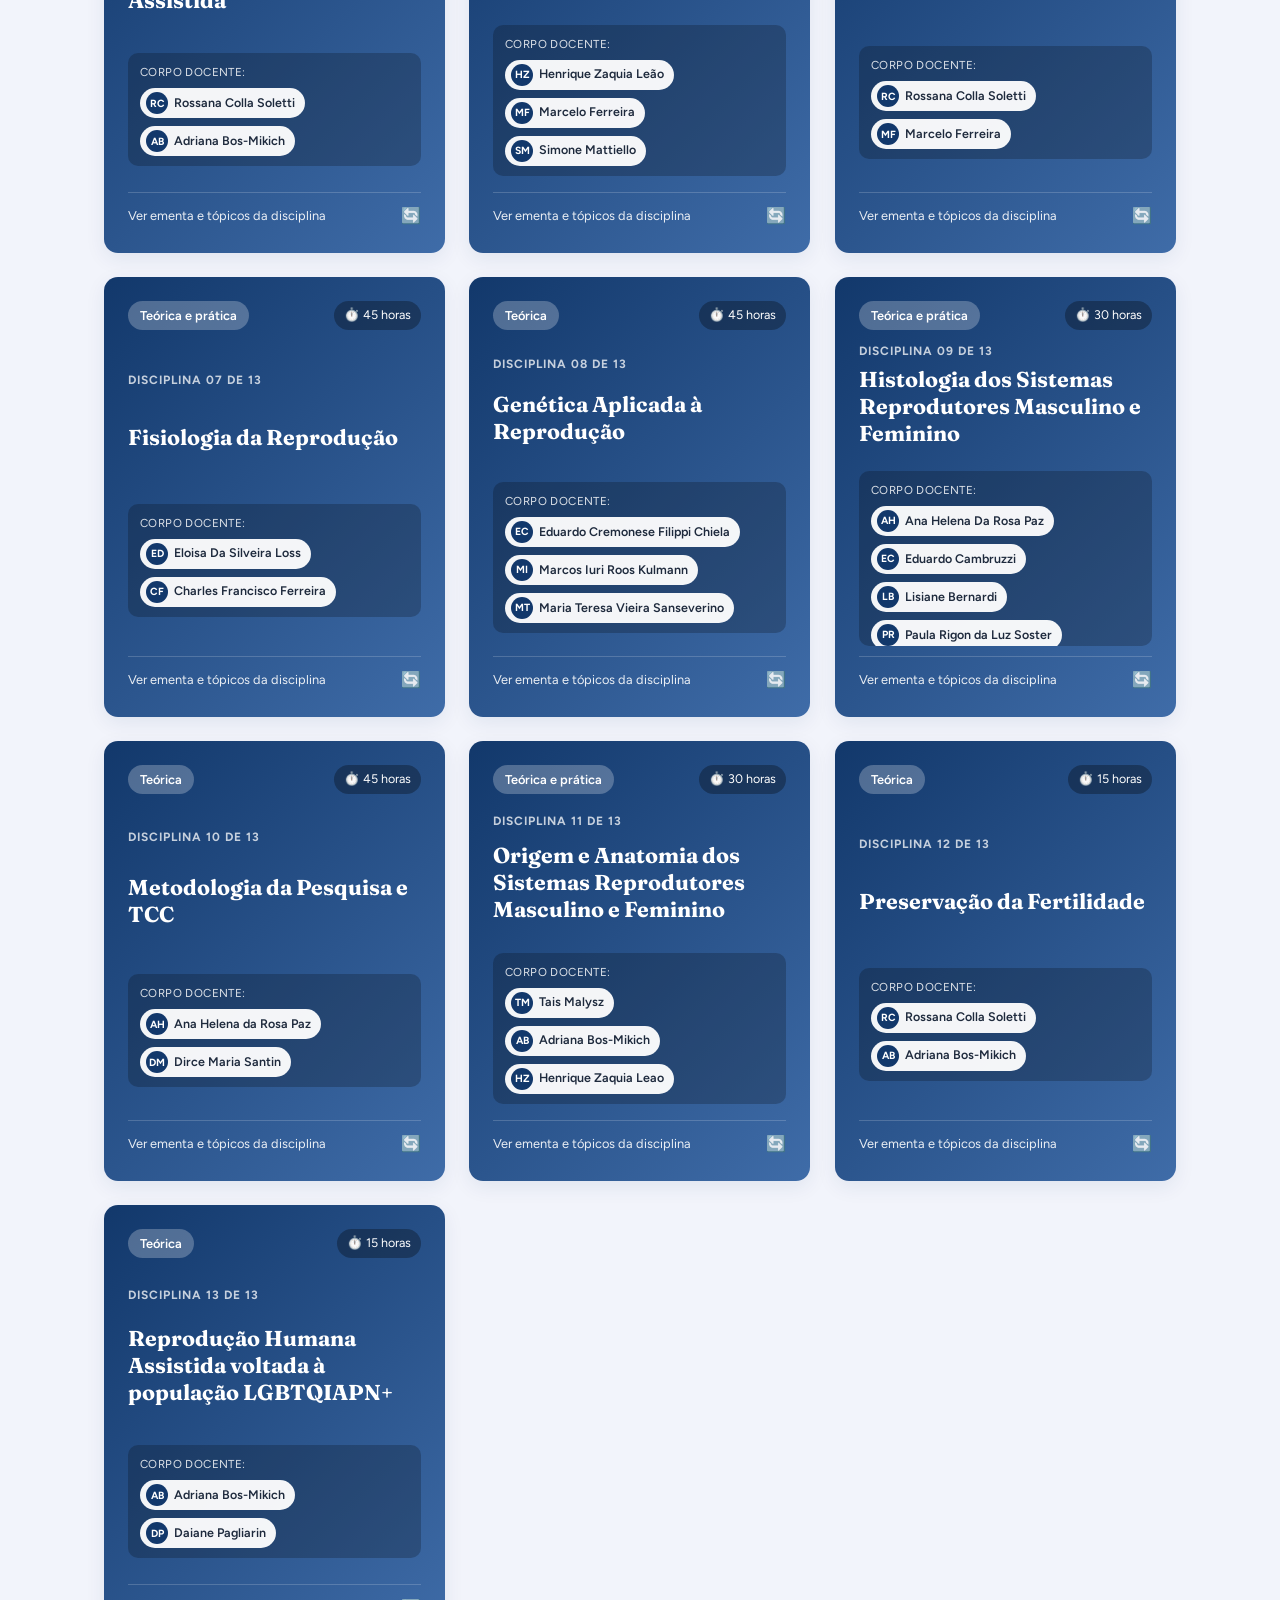
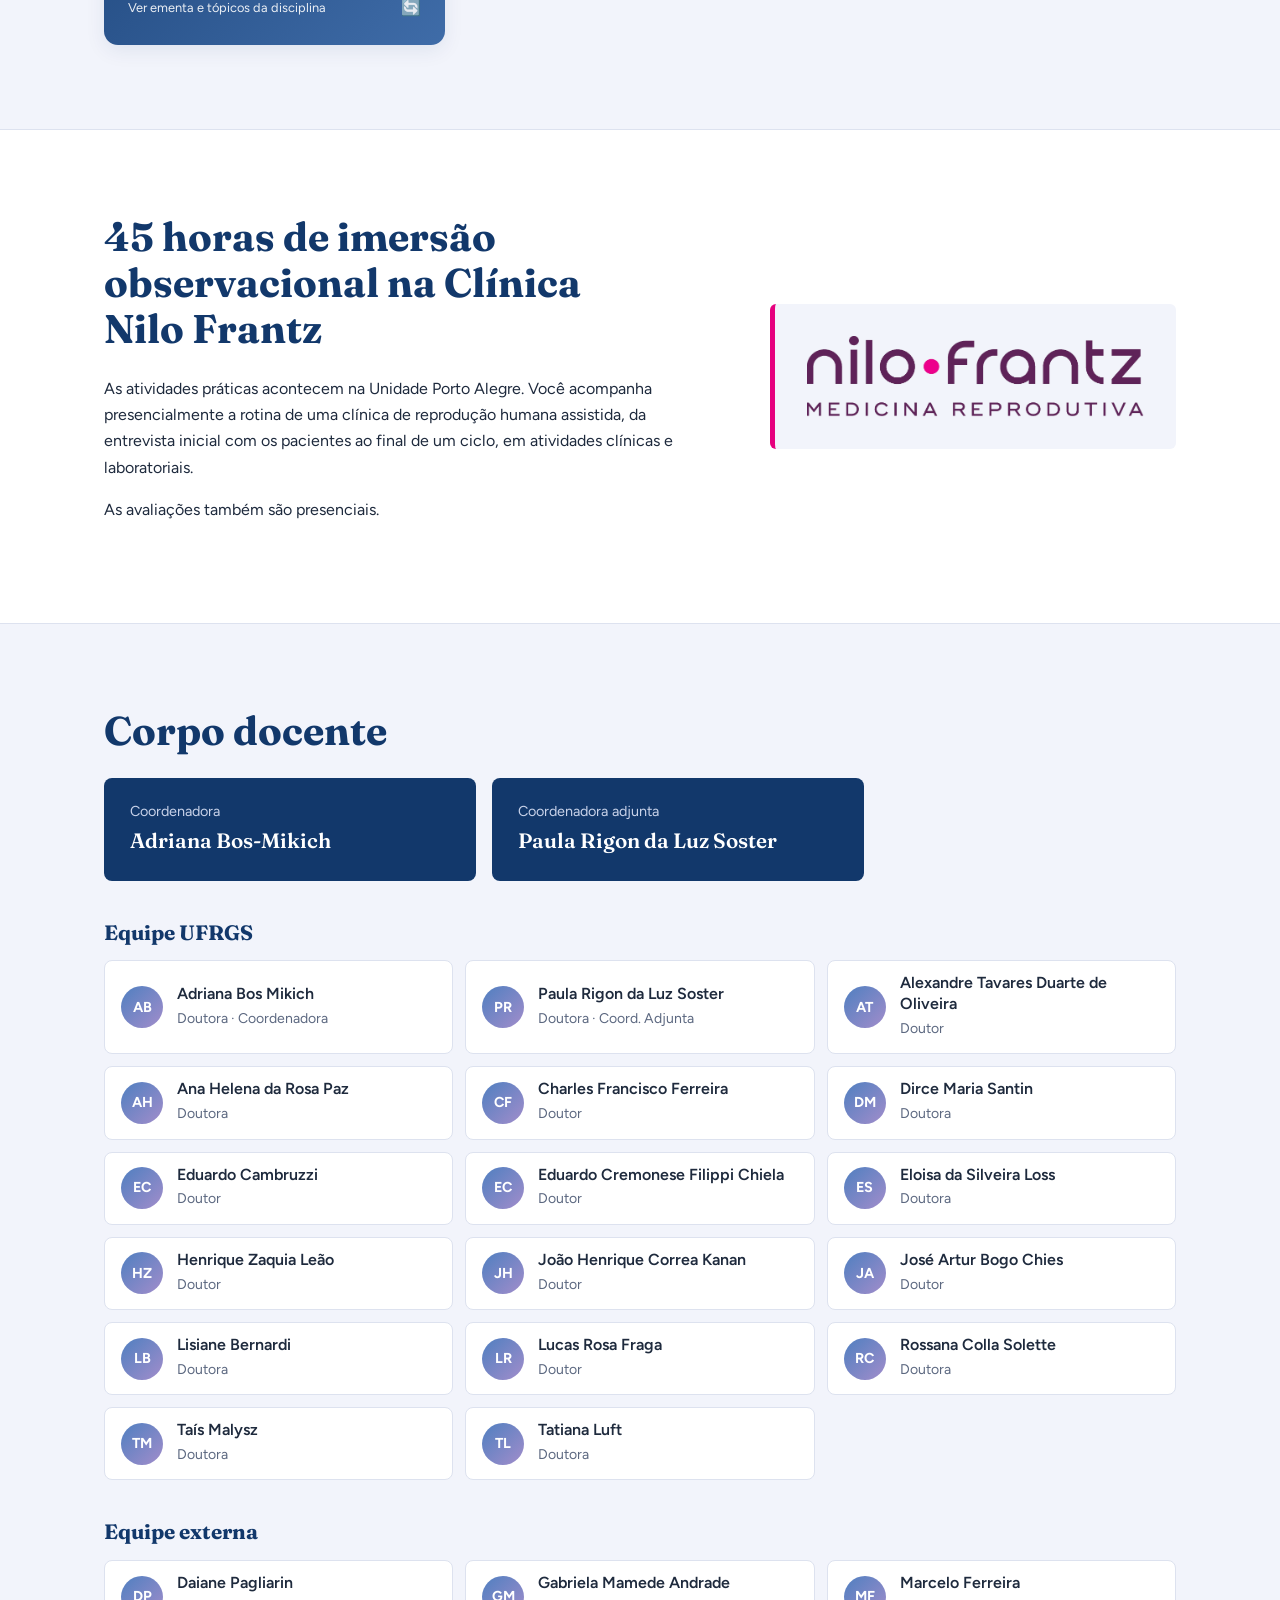
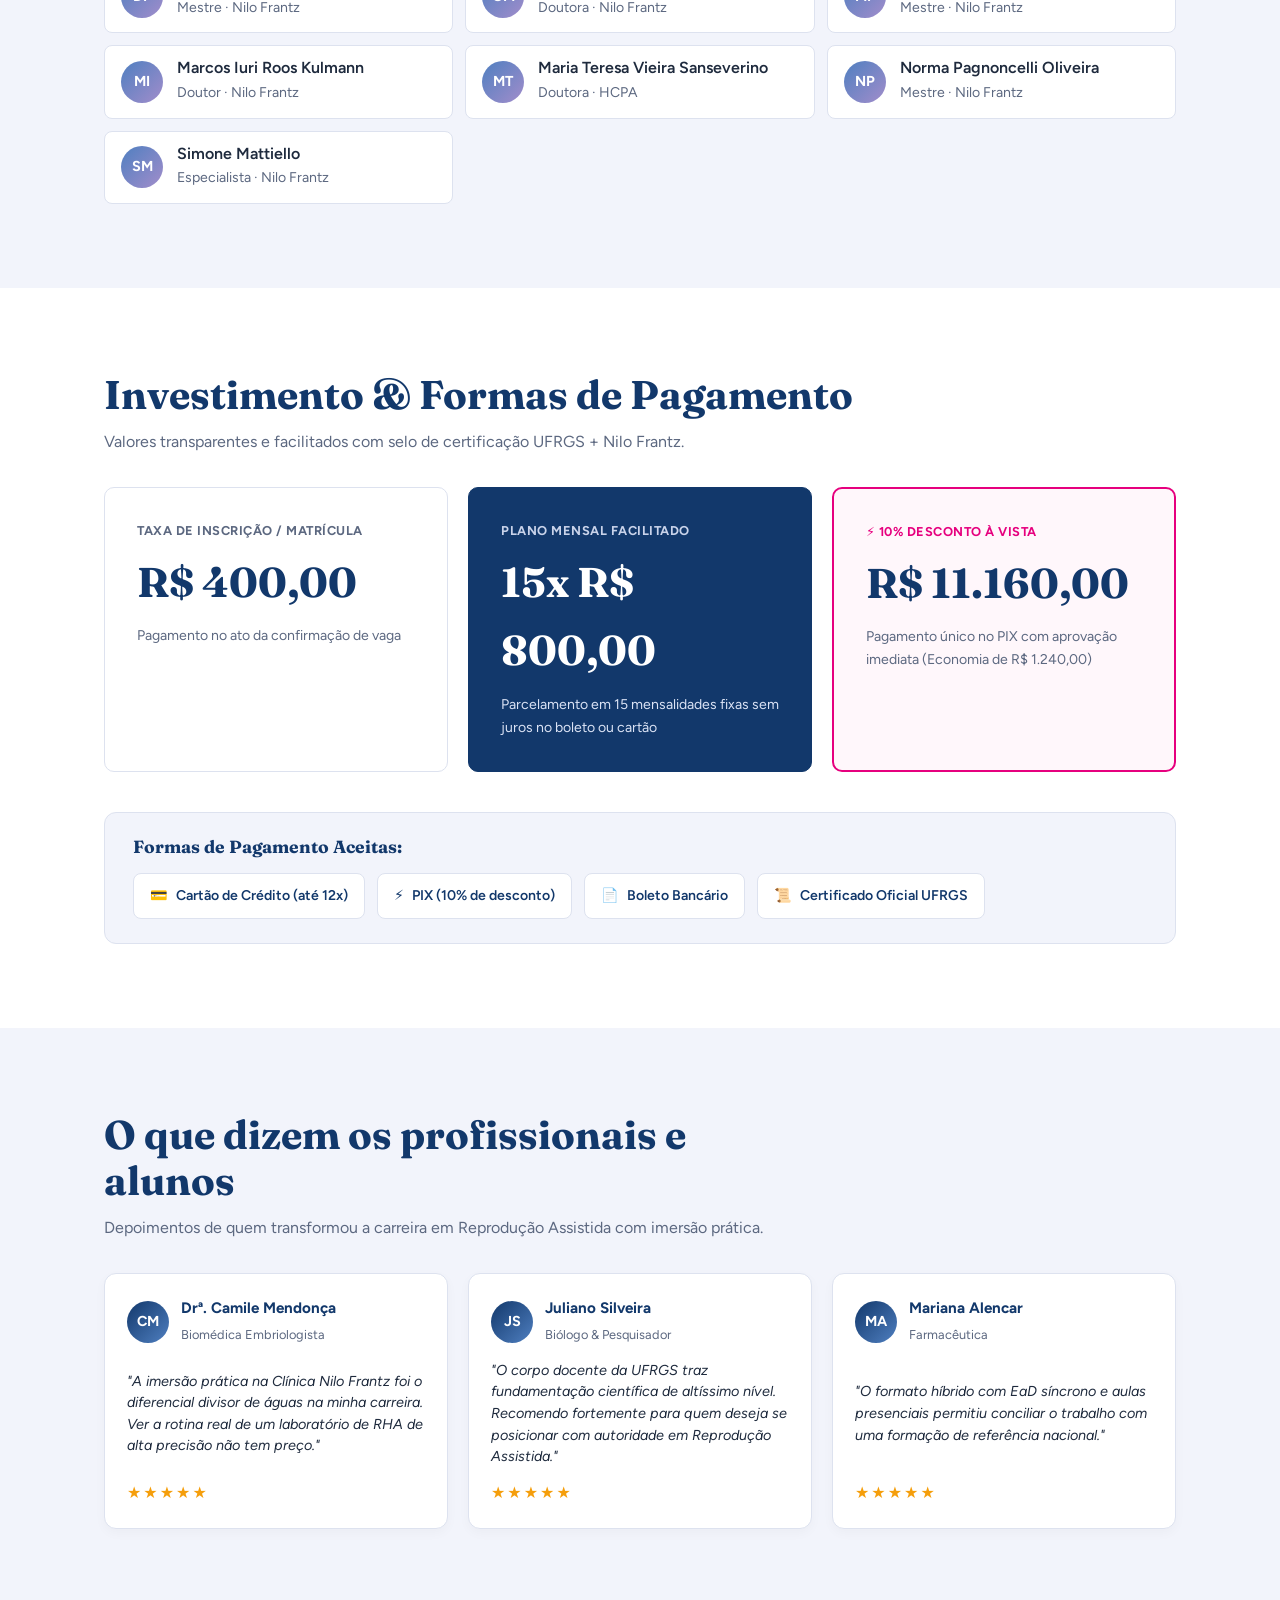
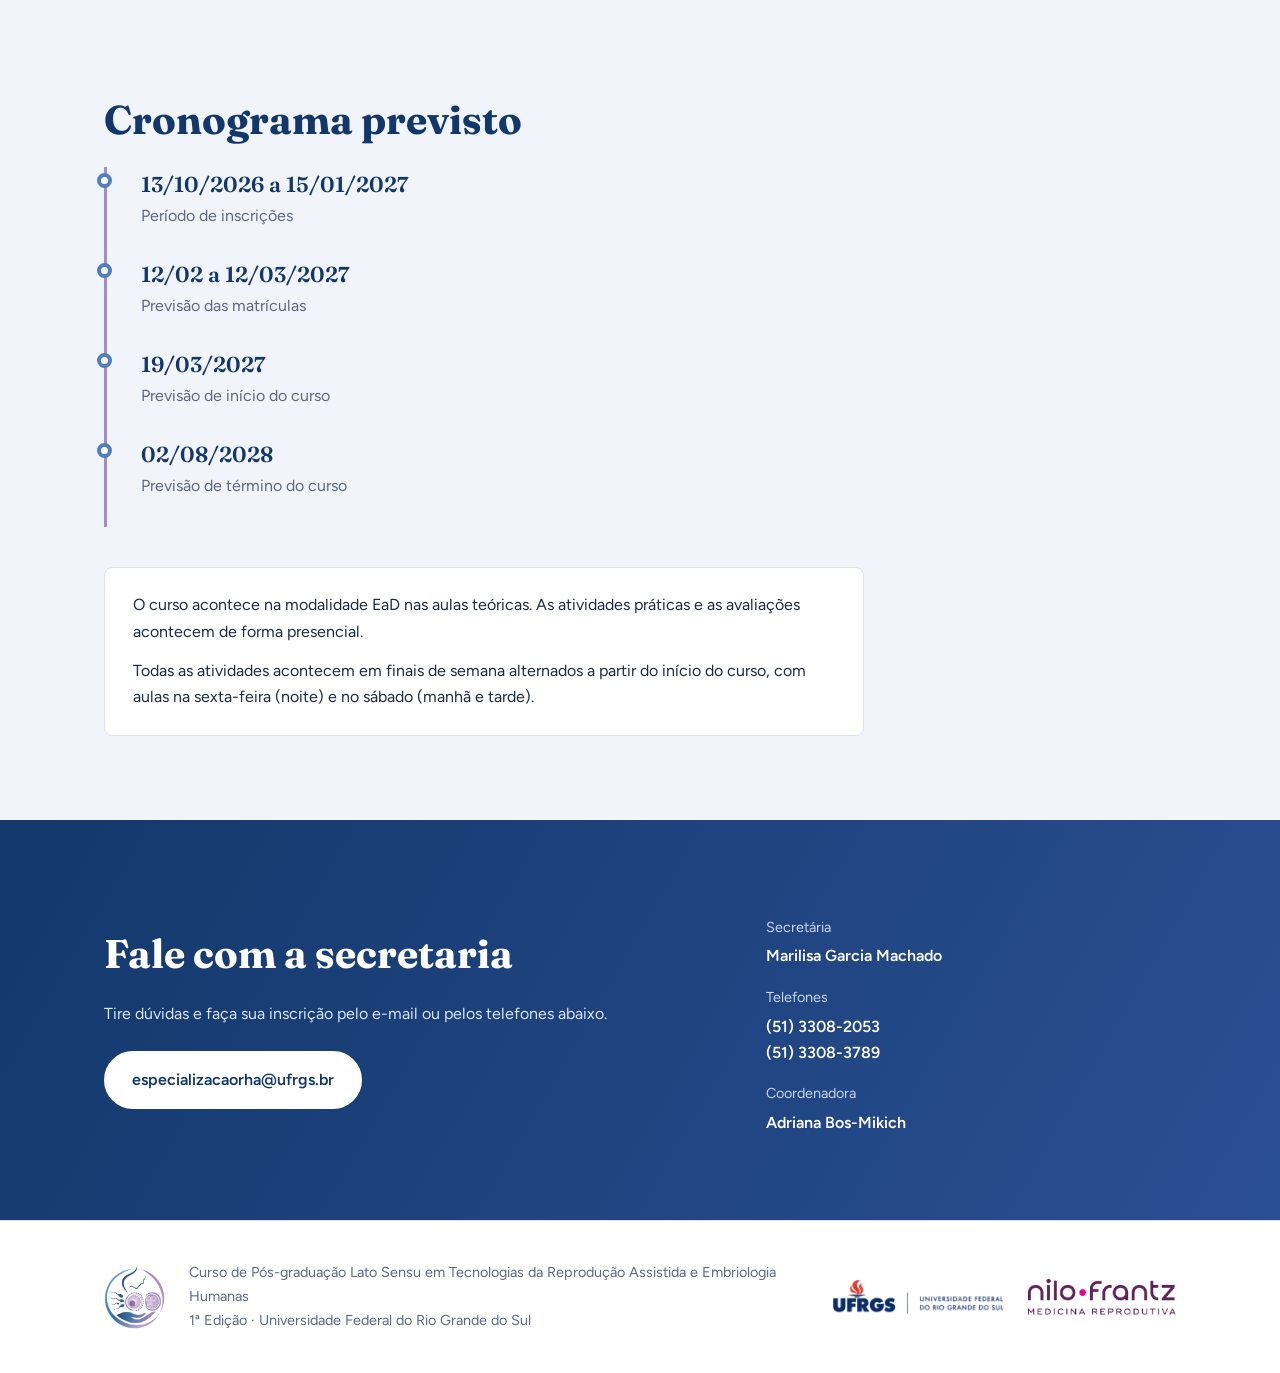
==== commit 027e53f9: "Correct discipline content from supplied syllabus" ====
--- a/index.html
+++ b/index.html
@@ -28,7 +28,7 @@
           Embriologia Humanas</span></a>
       <nav id="menu" class="nav-links">
         <a href="#curso">O curso</a>
-        <a href="#cursos">Cursos & Módulos</a>
+        <a href="#disciplinas">Disciplinas</a>
         <a href="#pratica">Imersão prática</a>
         <a href="#equipe">Equipe</a>
         <a href="#investimento">Investimento</a>
@@ -89,19 +89,18 @@
       </div>
     </section>
 
-    <section id="cursos" class="section alt">
+    <section id="disciplinas" class="section alt">
       <div class="container">
         <div class="section-header">
-          <h2>Cursos & Módulos da Formação</h2>
-          <p class="section-sub">Cards interativos: Passe o mouse ou clique no card para ver os professores
-            responsáveis, a ementa detalhada e as datas de início e término.</p>
+          <h2>Estrutura Acadêmica & Disciplinas</h2>
+          <p class="section-sub">13 disciplinas · 390 horas. Passe o mouse ou clique no card para conferir a carga horária, o corpo docente, a súmula e o conteúdo programático de cada disciplina.</p>
         </div>
 
         <div class="course-tabs">
-          <button class="tab-btn active" data-filter="all">Todos os Módulos</button>
-          <button class="tab-btn" data-filter="ead">EaD Síncrono</button>
-          <button class="tab-btn" data-filter="pratica">EaD + Prática</button>
-          <button class="tab-btn" data-filter="imersao">Imersão Presencial</button>
+          <button class="tab-btn active" data-filter="all">Todas as 13 Disciplinas</button>
+          <button class="tab-btn" data-filter="teorica">Teóricas</button>
+          <button class="tab-btn" data-filter="mista">Teóricas e práticas</button>
+          <button class="tab-btn" data-filter="pratica">Práticas</button>
         </div>
 
         <div id="course-grid" class="course-grid"></div>
@@ -118,14 +117,6 @@
           <p>As avaliações também são presenciais.</p>
         </div>
         <div class="practice-logo"><img src="assets/nilo-frantz.png" alt="Nilo Frantz Medicina Reprodutiva"></div>
-      </div>
-    </section>
-
-    <section id="disciplinas" class="section">
-      <div class="container">
-        <h2>Estrutura acadêmica completa</h2>
-        <p class="section-sub"></p>
-        <ol id="subjects" class="subjects"></ol>
       </div>
     </section>
 
--- a/style.css
+++ b/style.css
@@ -127,7 +127,7 @@
 .tab-btn.active{background:var(--navy);color:#fff;border-color:var(--navy)}
 
 /* Grid e Flip Cards de Cursos */
-.course-grid{display:grid;grid-template-columns:repeat(auto-fit,minmax(330px,1fr));gap:24px;perspective:1000px;align-items:start;isolation:isolate}
+.course-grid{display:grid;grid-template-columns:repeat(auto-fit,minmax(min(100%,330px),1fr));gap:24px;perspective:1000px;align-items:start;isolation:isolate}
 .course-card{position:relative;height:440px;min-width:0;cursor:pointer;outline:none;z-index:1;perspective:1000px;-webkit-perspective:1000px}
 .course-card:hover,.course-card.flipped,.course-card:focus-visible{z-index:10}
 .card-inner{position:relative;width:100%;height:100%;transition:transform .6s cubic-bezier(0.4, 0, 0.2, 1);transform-style:preserve-3d;-webkit-transform-style:preserve-3d;transform-origin:center center;border-radius:14px;box-shadow:0 6px 20px rgba(18,56,107,0.08);will-change:transform}
@@ -172,12 +172,12 @@
 .date-arrow{opacity:0.7;font-size:.9rem}
 
 /* Professores em 1º Plano no Card */
-.teacher-foreground{background:rgba(0,0,0,0.22);padding:10px 12px;border-radius:10px;margin-bottom:10px}
+.teacher-foreground{max-height:190px;overflow-y:auto;background:rgba(0,0,0,0.22);padding:10px 12px;border-radius:10px;margin-top:12px;margin-bottom:10px}
 .teachers-label{display:block;font-size:.72rem;text-transform:uppercase;letter-spacing:0.4px;opacity:0.85;margin-bottom:6px}
 .teacher-avatars-row{display:flex;gap:8px;flex-wrap:wrap}
 .teacher-chip{display:flex;align-items:center;gap:6px;background:rgba(255,255,255,0.95);color:var(--ink);padding:4px 10px 4px 6px;border-radius:999px;font-size:.78rem;font-weight:600}
 .chip-avatar{width:22px;height:22px;border-radius:50%;background:var(--navy);color:#fff;display:grid;place-items:center;font-size:.65rem;font-weight:700}
-.chip-name{white-space:nowrap}
+.chip-name{overflow-wrap:anywhere}
 
 .card-hover-hint{display:flex;align-items:center;justify-content:space-between;font-size:.8rem;opacity:0.9;border-top:1px solid rgba(255,255,255,0.2);padding-top:10px}
 .hint-icon{font-size:1rem;display:inline-block}
@@ -190,6 +190,9 @@
   border:2px solid var(--navy);
   box-shadow:0 10px 30px rgba(18,56,107,0.15);
   z-index:1;
+  padding:20px 22px;
+  overflow-y:auto;
+  justify-content:flex-start;
 }
 .card-back-header{border-bottom:1px solid var(--line);padding-bottom:10px;margin-bottom:12px}
 .card-back-header-top{display:flex;align-items:flex-start;justify-content:space-between;gap:8px}
@@ -198,7 +201,7 @@
 .btn-card-close:hover{color:var(--navy);background:var(--mist)}
 .back-dates{font-size:.8rem;color:var(--muted);display:block;margin-top:4px}
 
-.card-syllabus{margin-bottom:12px;flex:1}
+.card-syllabus{margin-bottom:16px;flex:none;padding-right:4px}
 .card-syllabus h5, .card-teachers-detail h5{font-size:.82rem;text-transform:uppercase;color:var(--navy);letter-spacing:0.4px;margin-bottom:6px;font-weight:700}
 .card-syllabus ul{list-style:none;padding:0}
 .card-syllabus li{font-size:.83rem;color:var(--ink);line-height:1.35;margin-bottom:5px;position:relative;padding-left:14px}
@@ -263,3 +266,16 @@
   .ufrgs-bar img{height:42px}.brand span{font-size:.8rem}
 }
 @media(prefers-reduced-motion:reduce){html{scroll-behavior:auto}.btn{transition:none}}
+
+.card-num-label{font-size:.75rem;text-transform:uppercase;letter-spacing:1px;font-weight:700;color:rgba(255,255,255,0.75);margin-bottom:4px}
+
+.back-disc-tag{display:inline-block;font-size:.72rem;text-transform:uppercase;letter-spacing:0.6px;color:var(--blue);font-weight:700;margin-bottom:2px}
+
+/* Full, document-sourced discipline content. */
+.discipline-summary{font-size:.85rem;line-height:1.5;margin-bottom:14px}
+.card-syllabus li.syllabus-heading{padding-left:0;margin-top:12px;font-weight:700;color:var(--navy)}
+.card-syllabus li.syllabus-heading::before{content:none}
+.card-back-header,.card-teachers-detail{flex-shrink:0}
+.teacher-chip{max-width:100%}
+.course-card:focus-visible{outline:3px solid var(--blue);outline-offset:4px}
+@media(prefers-reduced-motion:reduce){.card-inner{transition:none}}
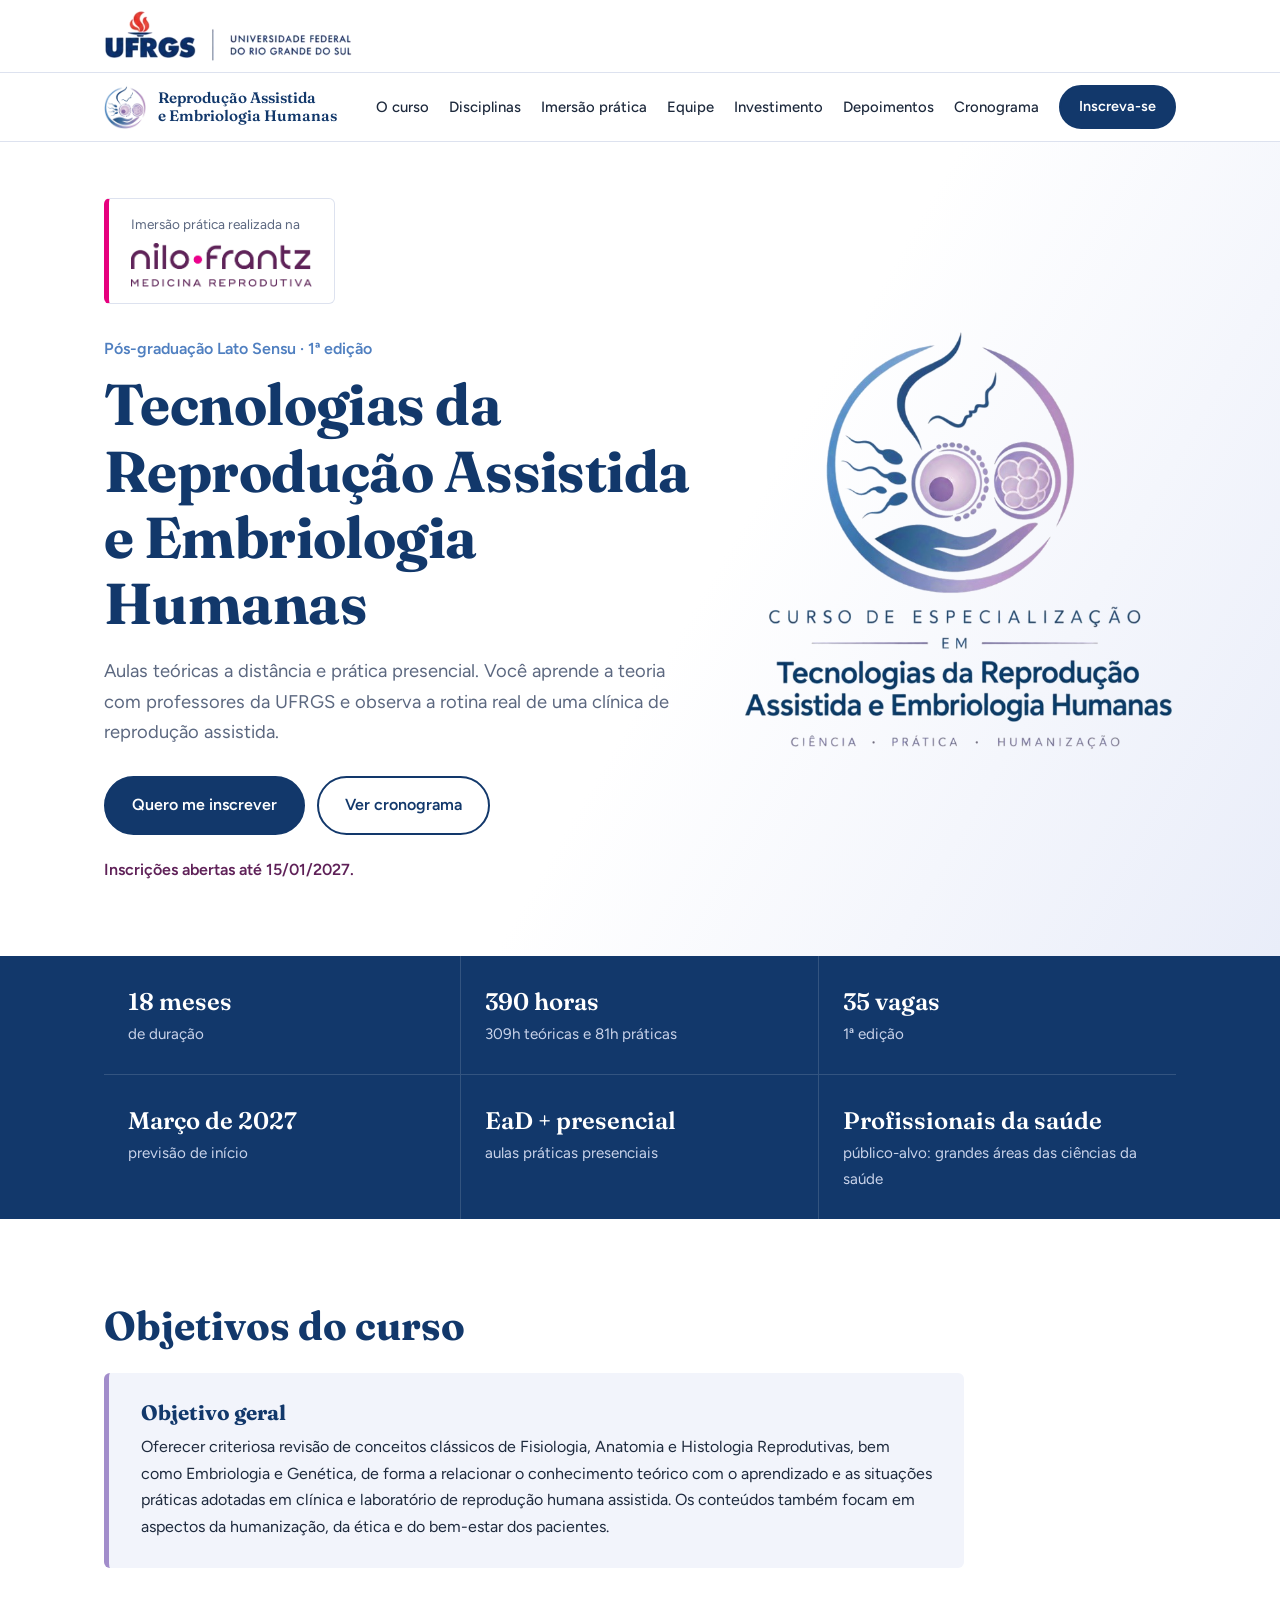
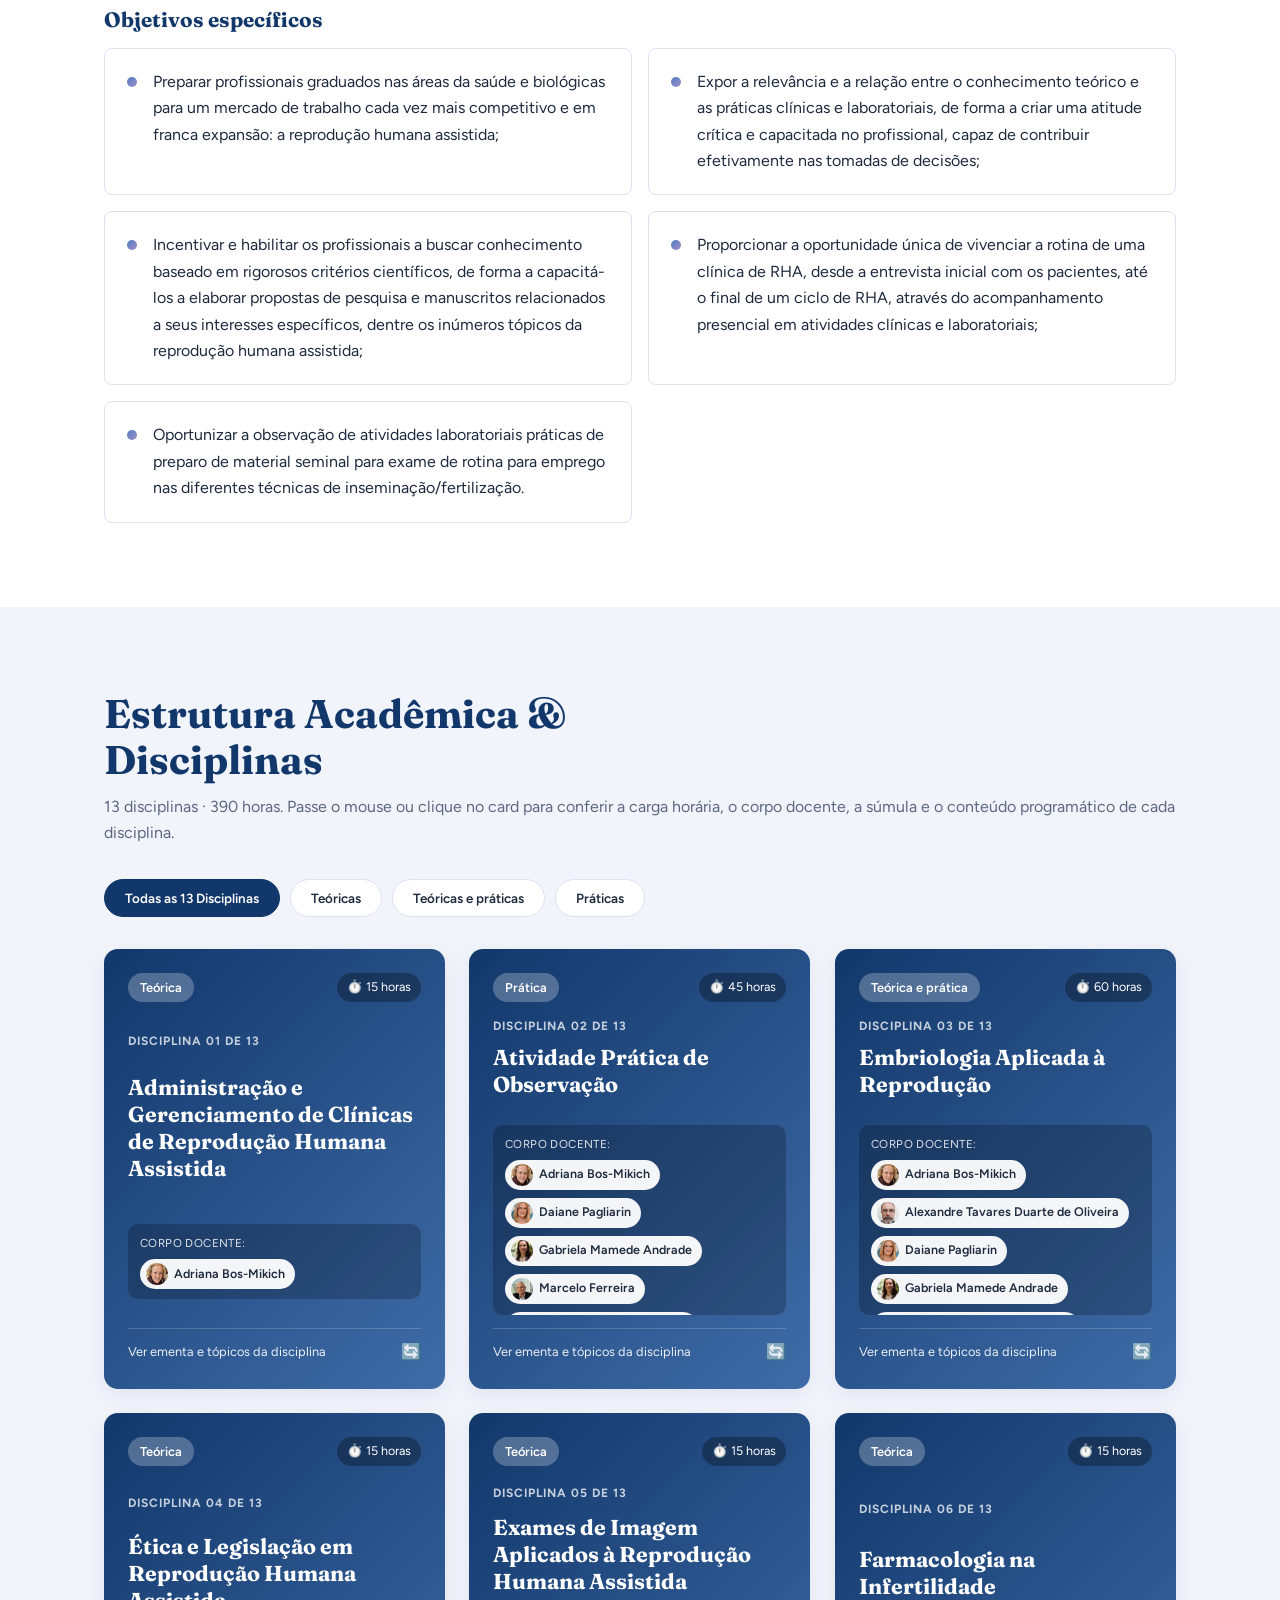
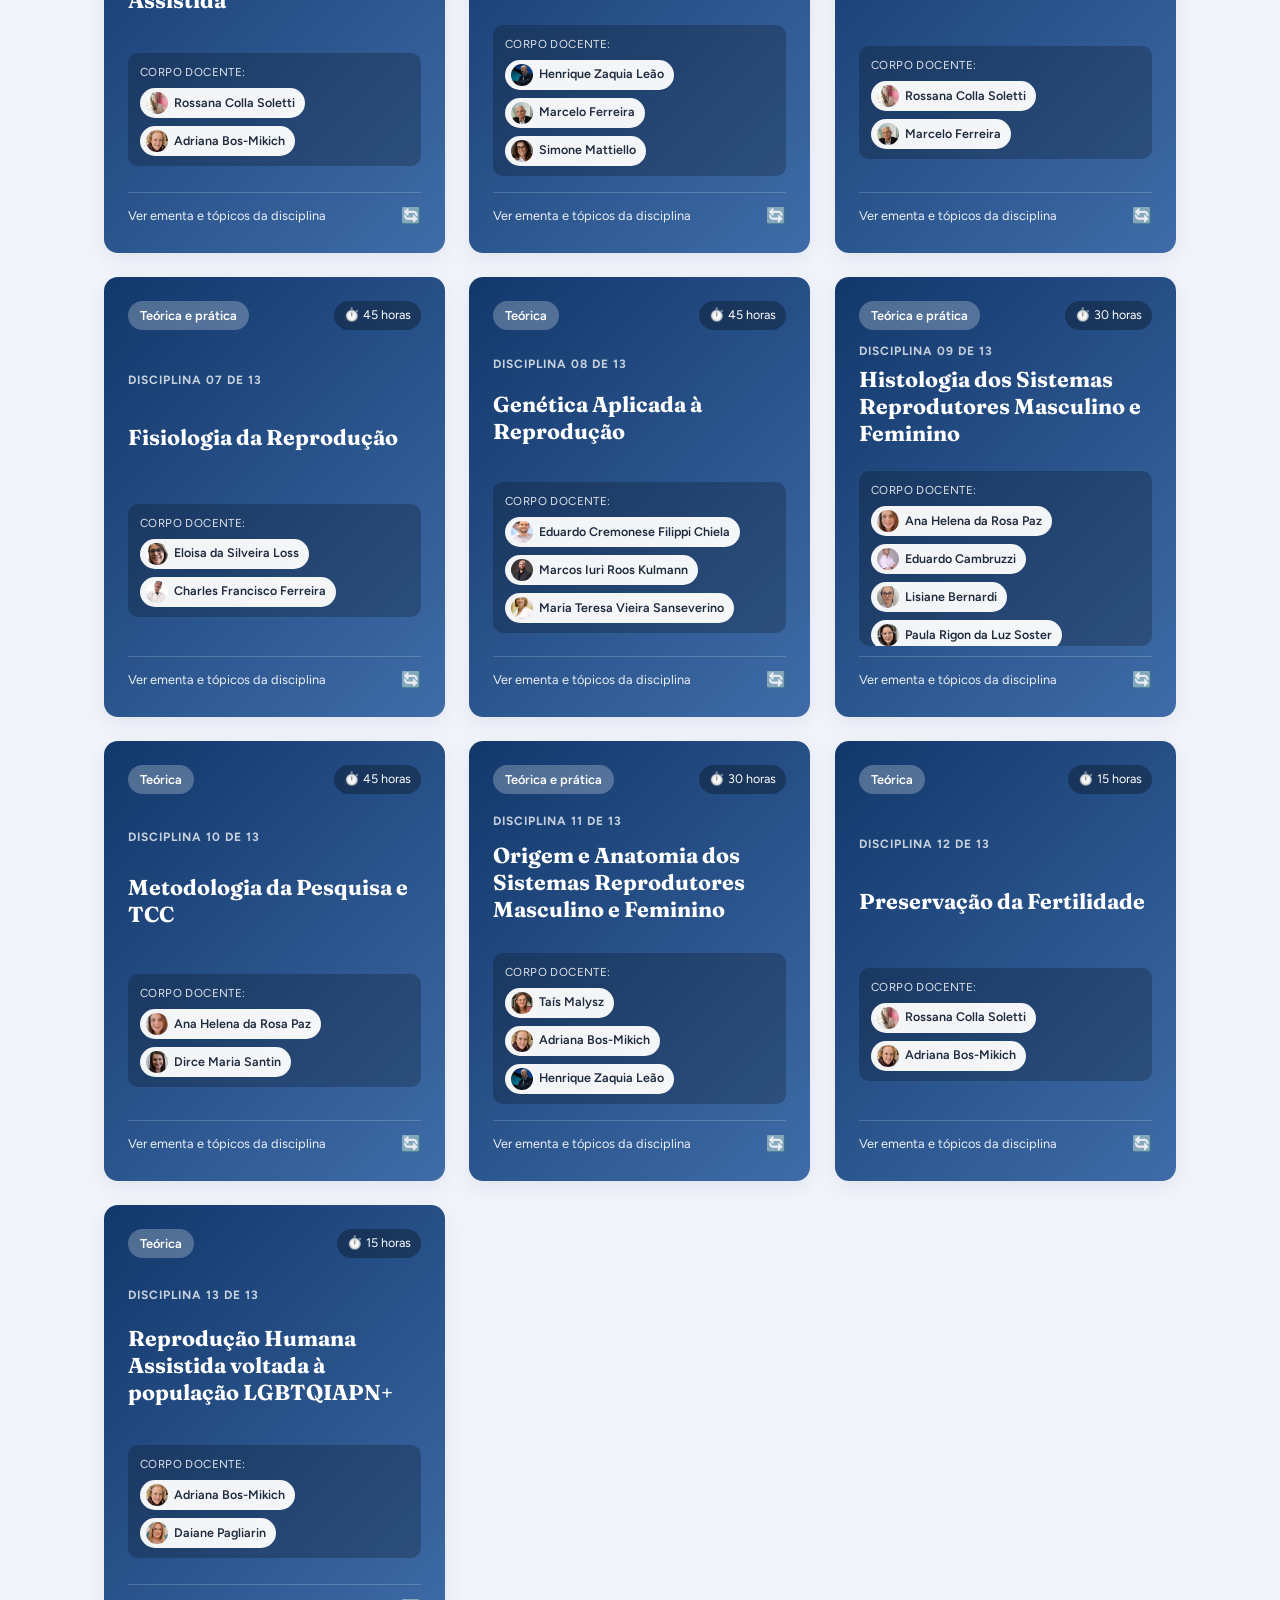
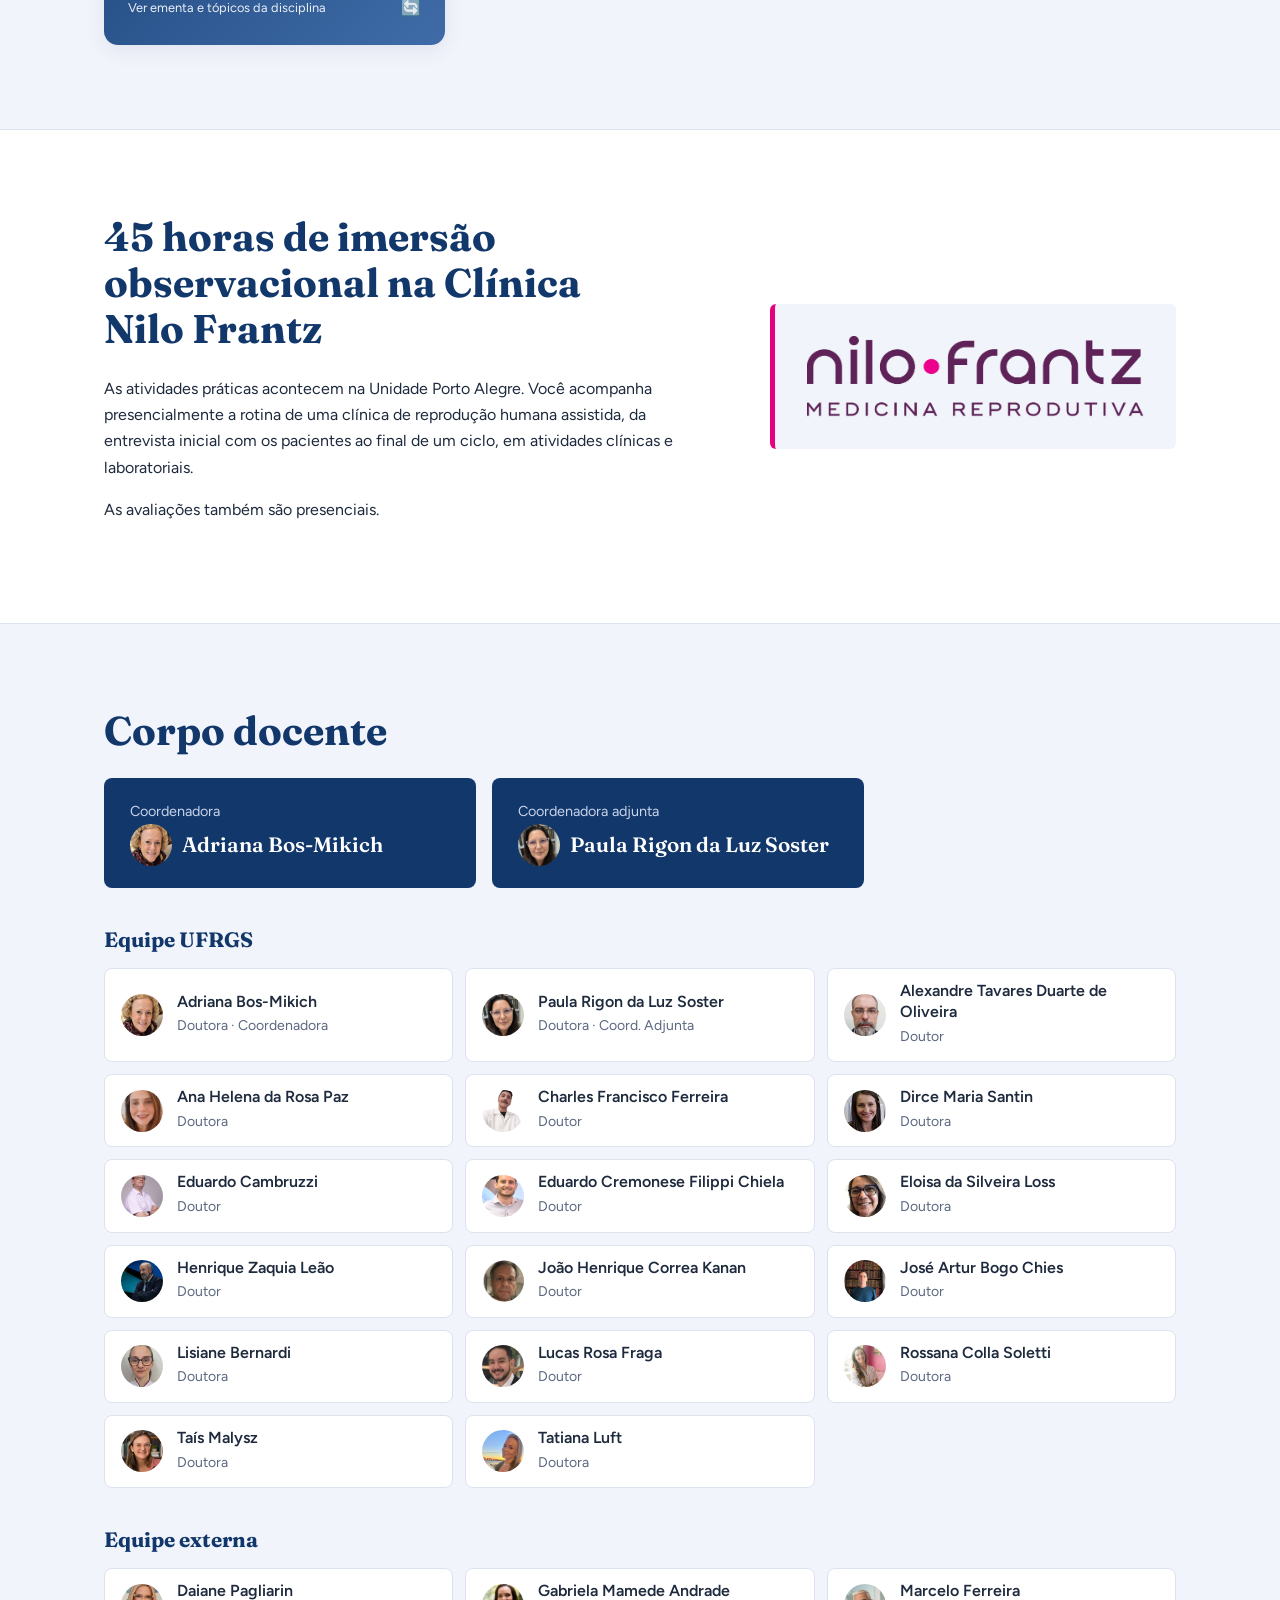
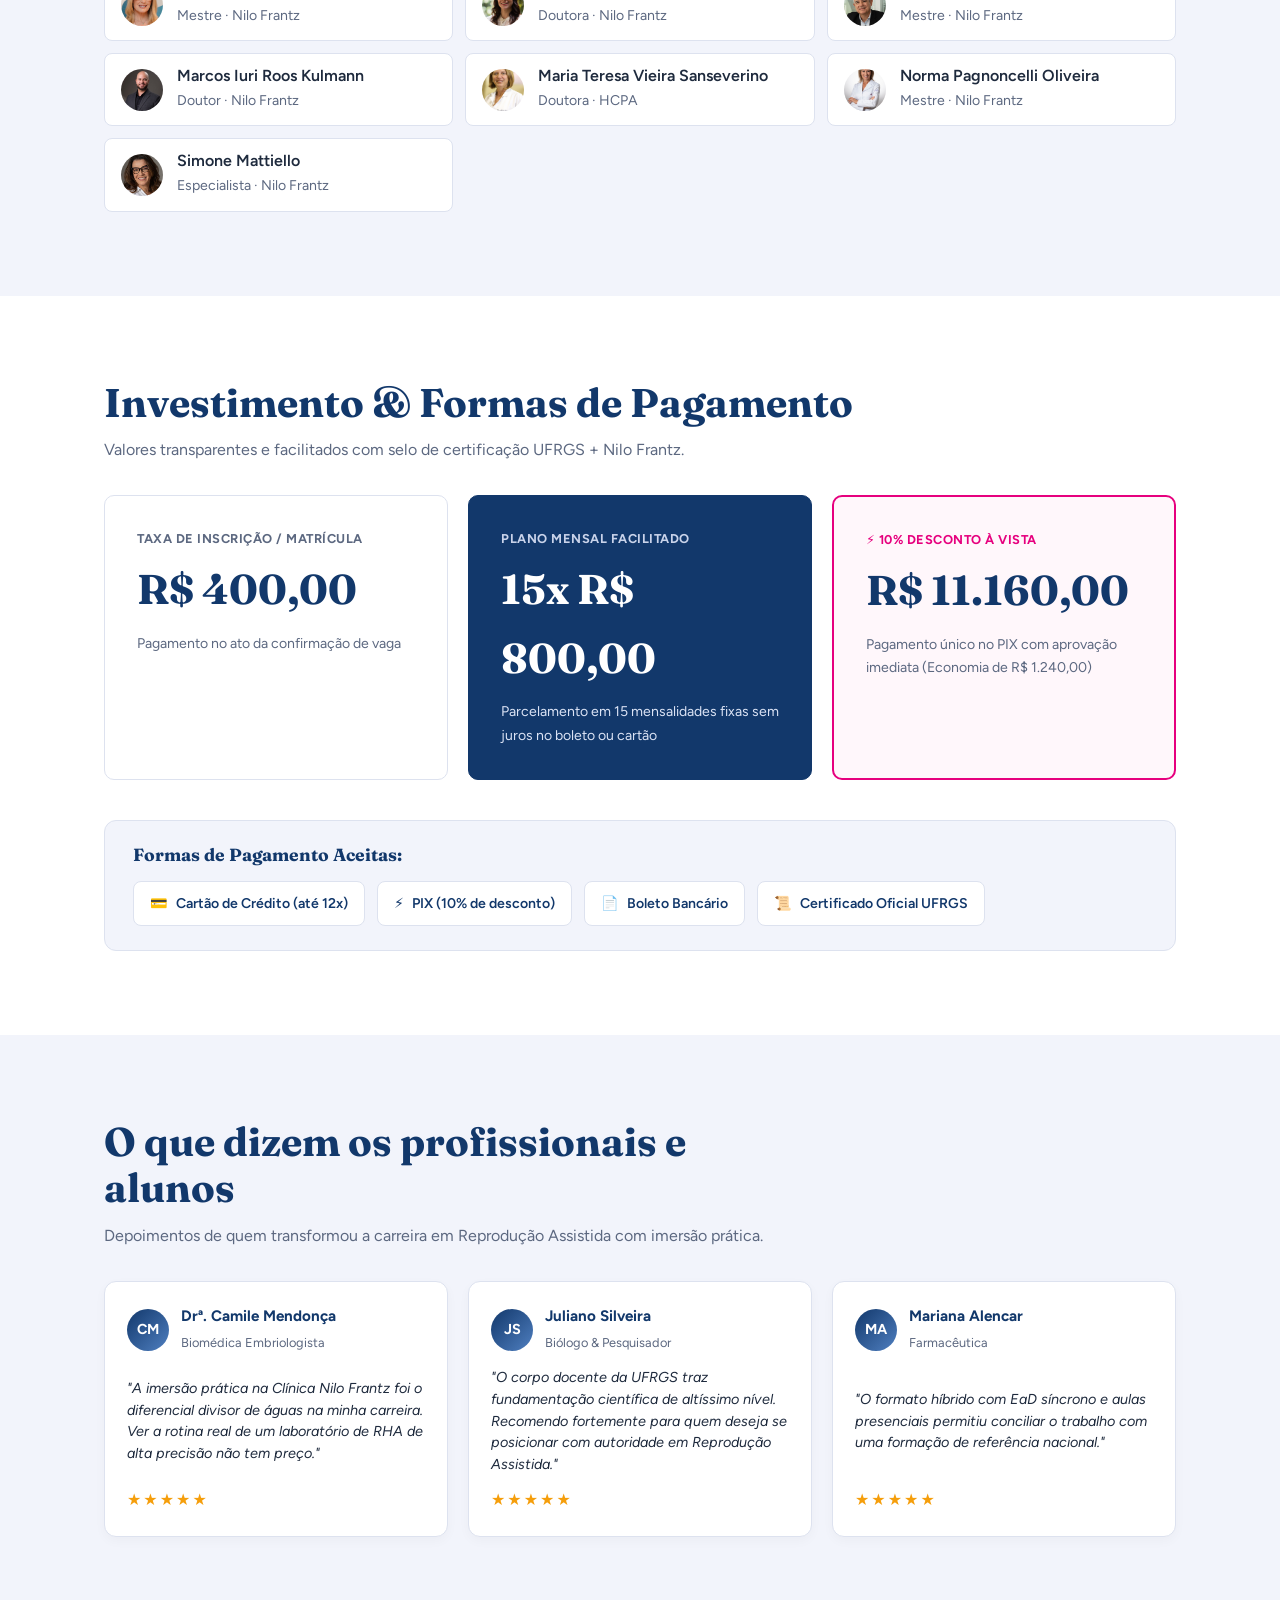
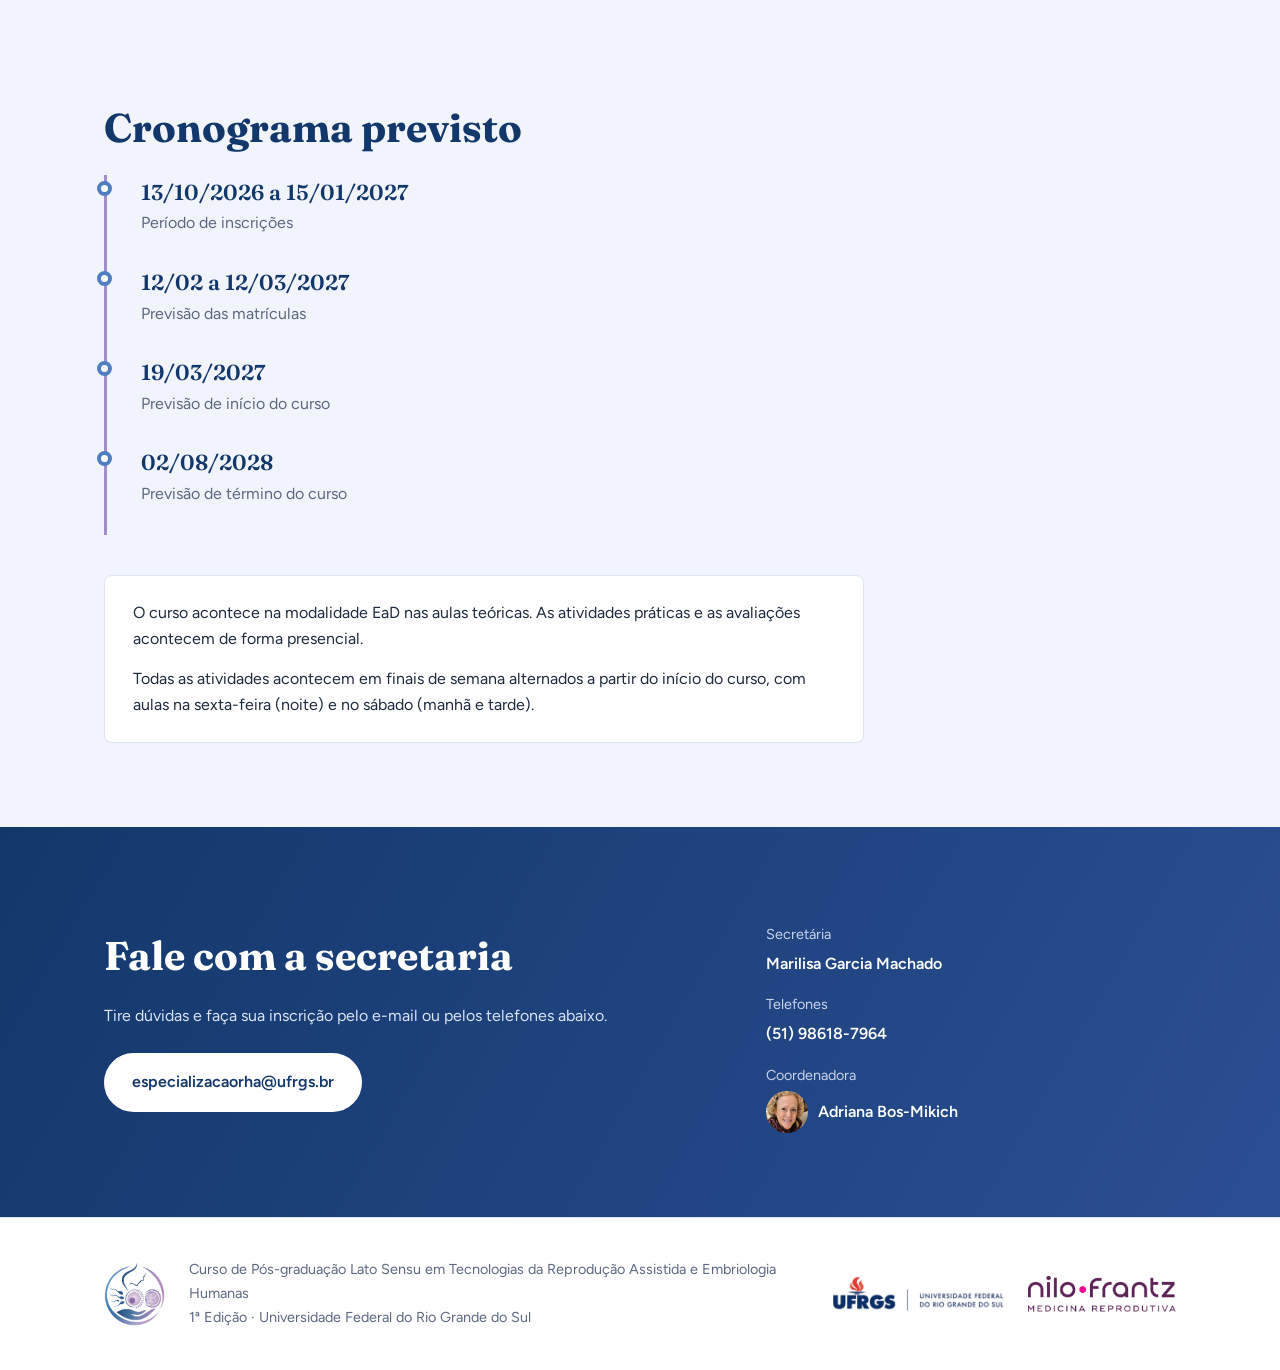
==== commit b9fbe39e: "Fix card scrolling and add faculty photos" ====
--- a/index.html
+++ b/index.html
@@ -34,7 +34,7 @@
         <a href="#investimento">Investimento</a>
         <a href="#depoimentos">Depoimentos</a>
         <a href="#cronograma">Cronograma</a>
-        <a href="#contato" class="btn btn-sm">Inscreva-se</a>
+        <a href="inscricao.html" class="btn btn-sm">Inscreva-se</a>
       </nav>
       <button class="menu-btn" aria-label="Abrir menu" aria-controls="menu" aria-expanded="false">☰</button>
     </div>
@@ -53,7 +53,7 @@
           <p class="lead">Aulas teóricas a distância e prática presencial. Você aprende a teoria com professores da
             UFRGS e observa a rotina real de uma clínica de reprodução assistida.</p>
           <div class="hero-cta">
-            <a class="btn" href="#contato">Quero me inscrever</a>
+            <a class="btn" href="inscricao.html">Quero me inscrever</a>
             <a class="btn btn-ghost" href="#cronograma">Ver cronograma</a>
           </div>
           <p id="status" class="status"></p>
@@ -124,8 +124,8 @@
       <div class="container">
         <h2>Corpo docente</h2>
         <div class="coord">
-          <div><span>Coordenadora</span><strong>Adriana Bos-Mikich</strong></div>
-          <div><span>Coordenadora adjunta</span><strong>Paula Rigon da Luz Soster</strong></div>
+          <div><span>Coordenadora</span><strong data-teacher="Adriana Bos-Mikich">Adriana Bos-Mikich</strong></div>
+          <div><span>Coordenadora adjunta</span><strong data-teacher="Paula Rigon da Luz Soster">Paula Rigon da Luz Soster</strong></div>
         </div>
         <h3 class="sub">Equipe UFRGS</h3>
         <ul id="team-ufrgs" class="team"></ul>
@@ -208,9 +208,9 @@
           <dt>Secretária</dt>
           <dd>Marilisa Garcia Machado</dd>
           <dt>Telefones</dt>
-          <dd><a href="tel:+555133082053">(51) 3308-2053</a><br><a href="tel:+555133083789">(51) 3308-3789</a></dd>
+          <dd><a href="tel:+5551986187964">(51) 98618-7964</a></dd>
           <dt>Coordenadora</dt>
-          <dd>Adriana Bos-Mikich</dd>
+          <dd data-teacher="Adriana Bos-Mikich">Adriana Bos-Mikich</dd>
         </dl>
       </div>
     </section>
--- a/style.css
+++ b/style.css
@@ -279,3 +279,10 @@
 .teacher-chip{max-width:100%}
 .course-card:focus-visible{outline:3px solid var(--blue);outline-offset:4px}
 @media(prefers-reduced-motion:reduce){.card-inner{transition:none}}
+
+/* Only the visible card face receives pointer input, including wheel scrolling. */
+.card-back{pointer-events:none;touch-action:pan-y}
+.course-card:is(:hover,.flipped,:focus-visible) .card-front{pointer-events:none}
+.course-card:is(:hover,.flipped,:focus-visible) .card-back{pointer-events:auto}
+.teacher-photo{object-fit:cover;object-position:center;flex-shrink:0}
+[data-teacher]{display:flex;align-items:center;gap:10px}
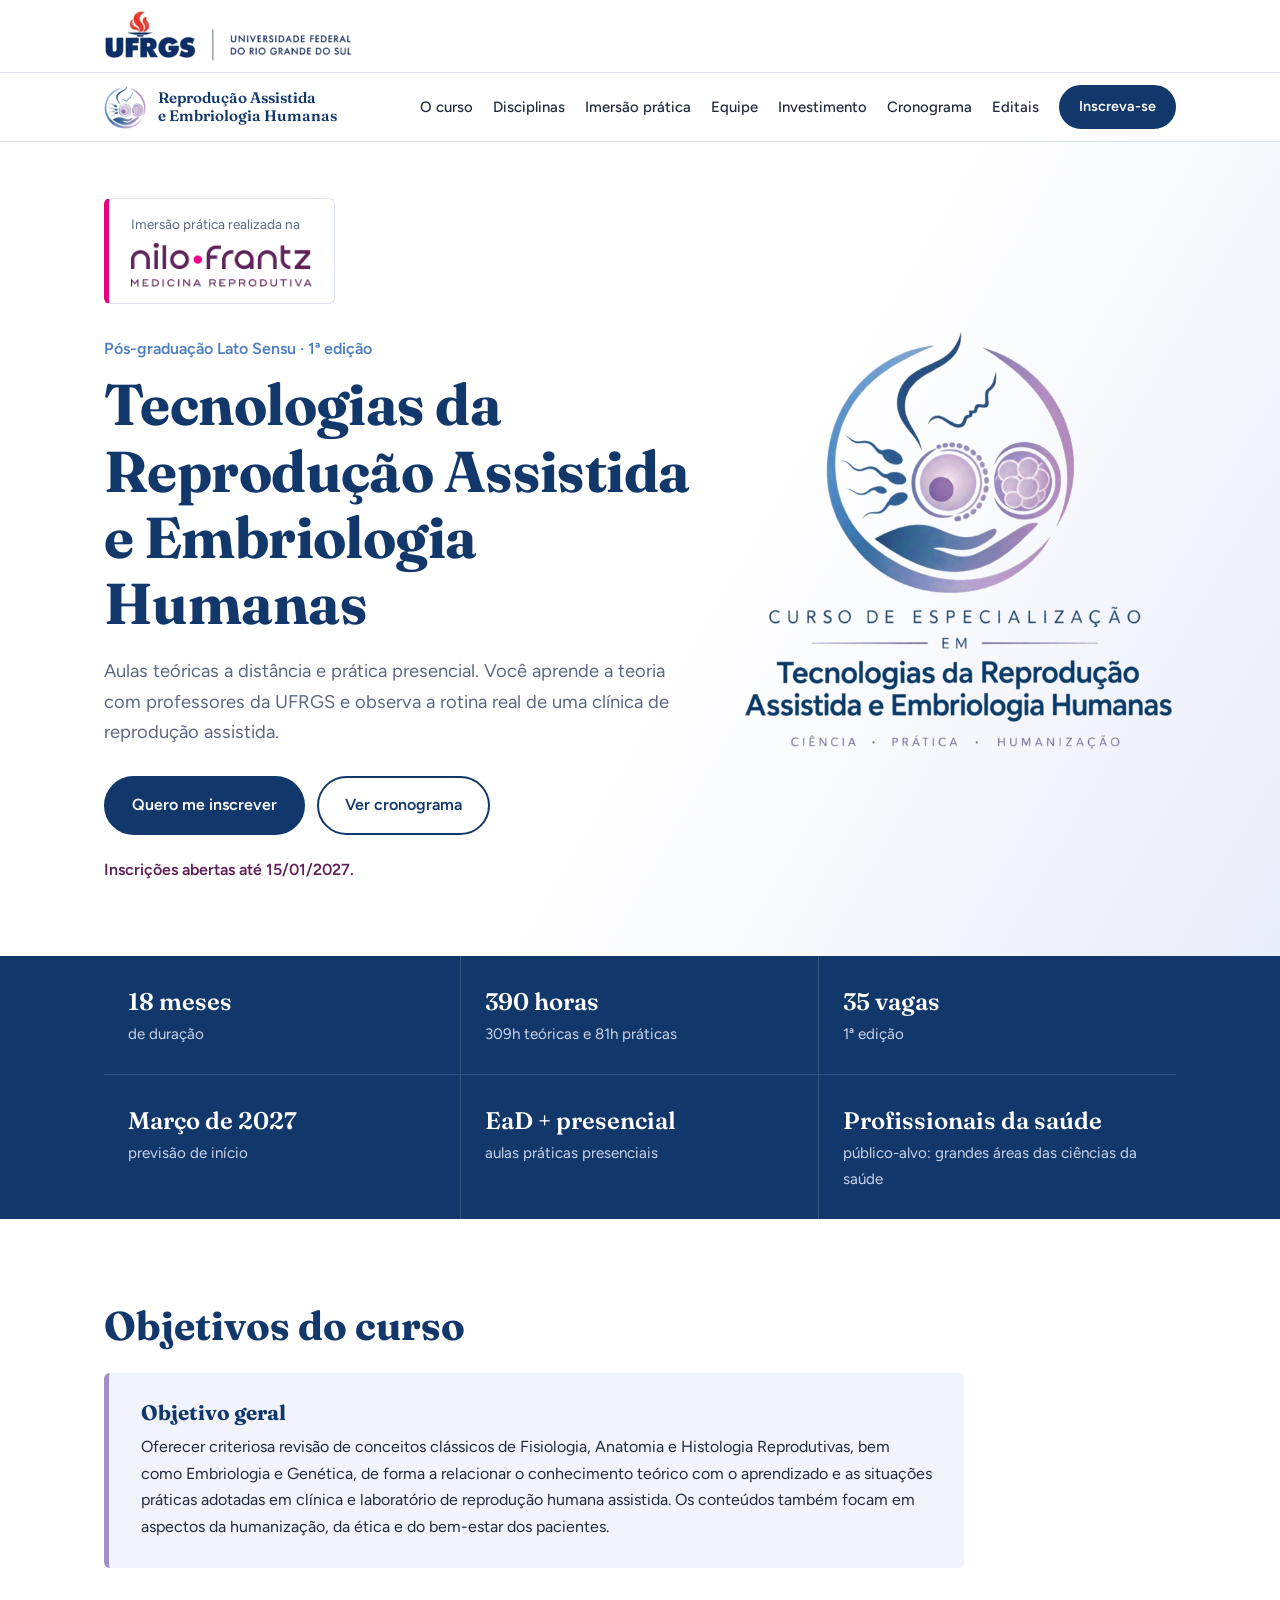
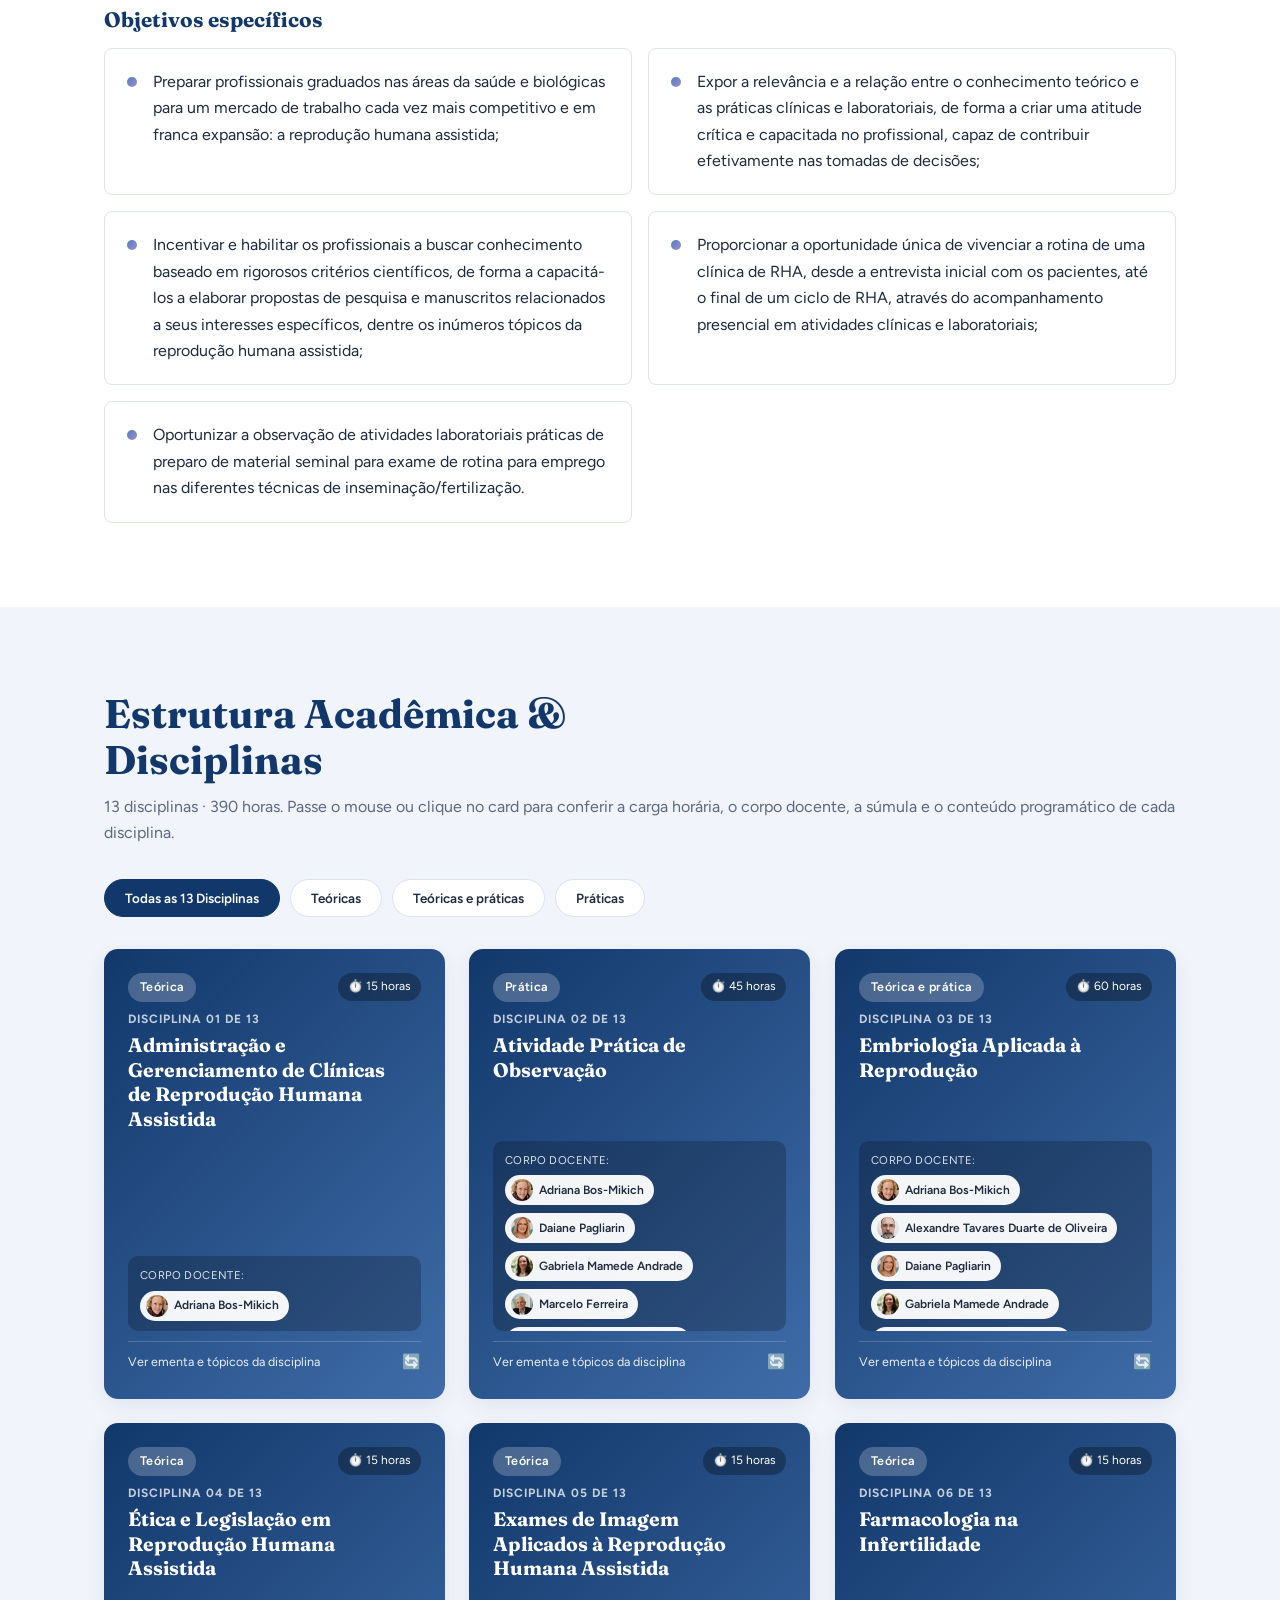
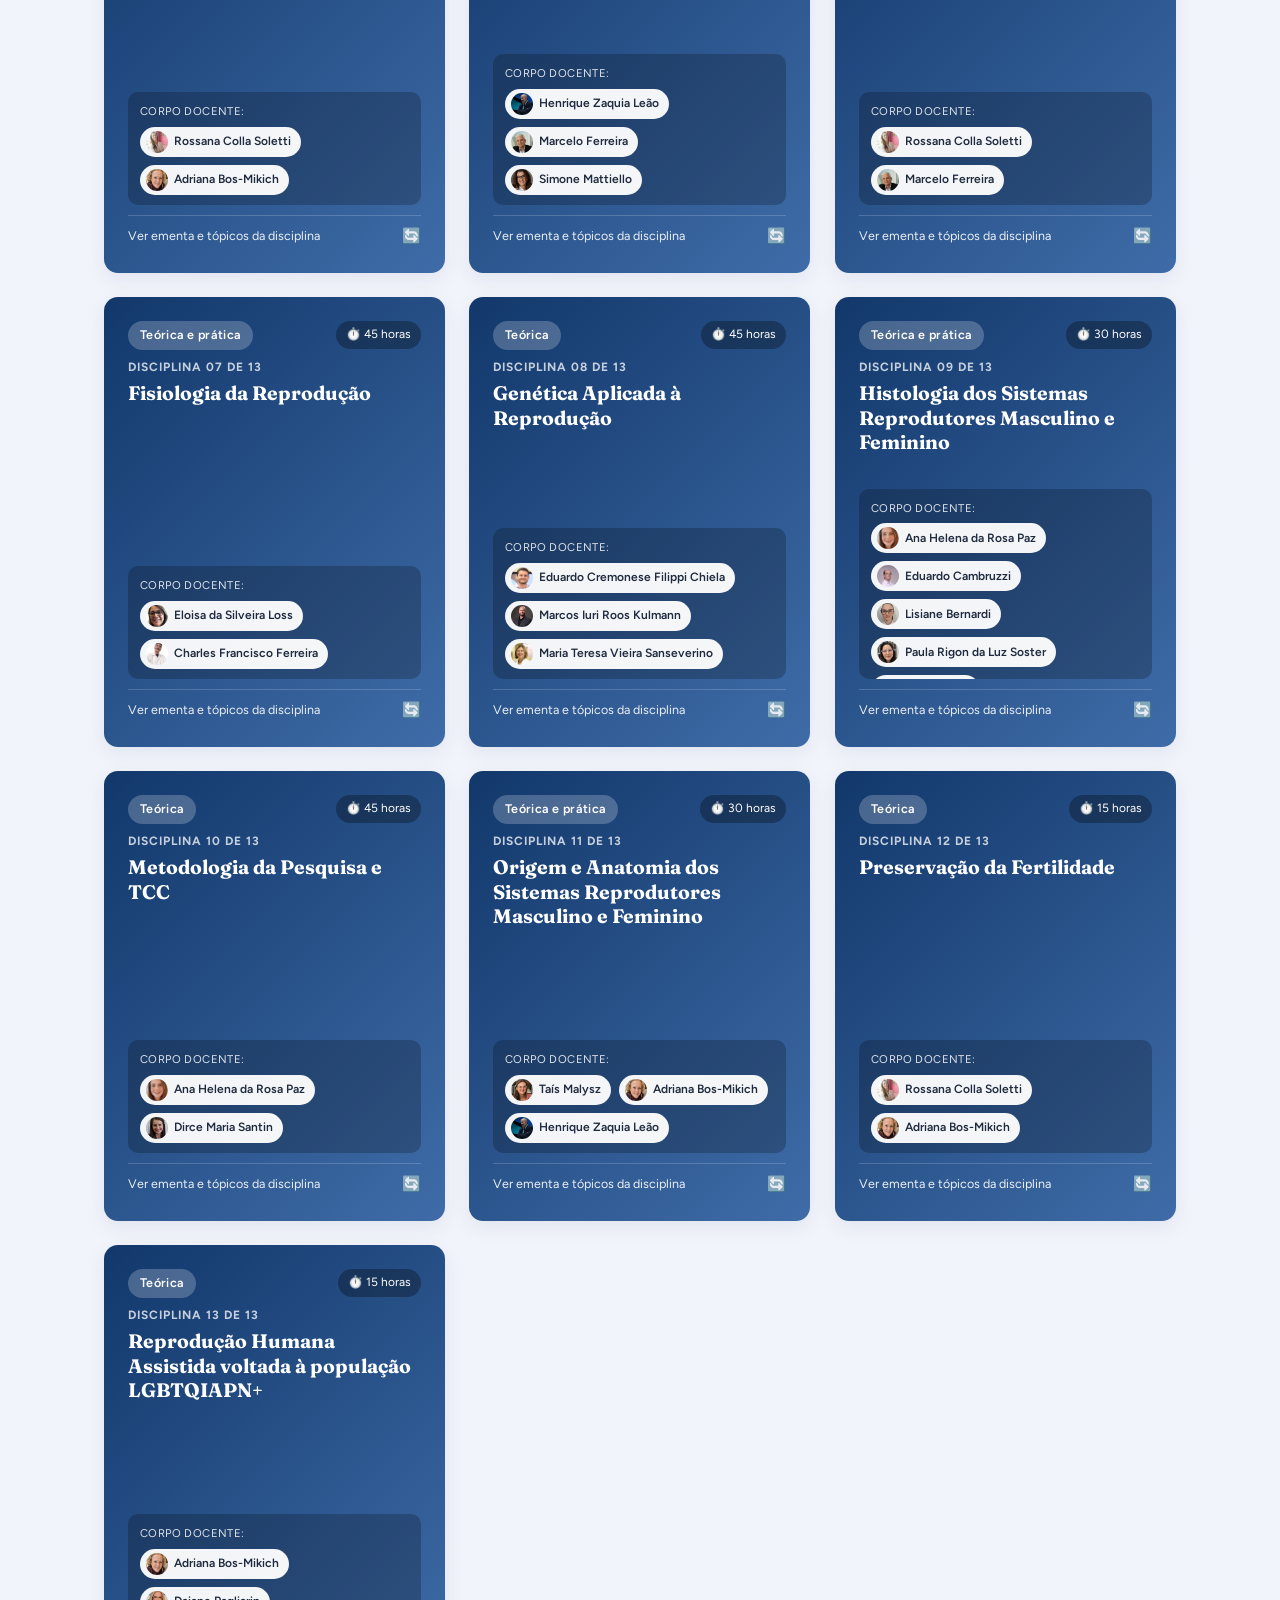
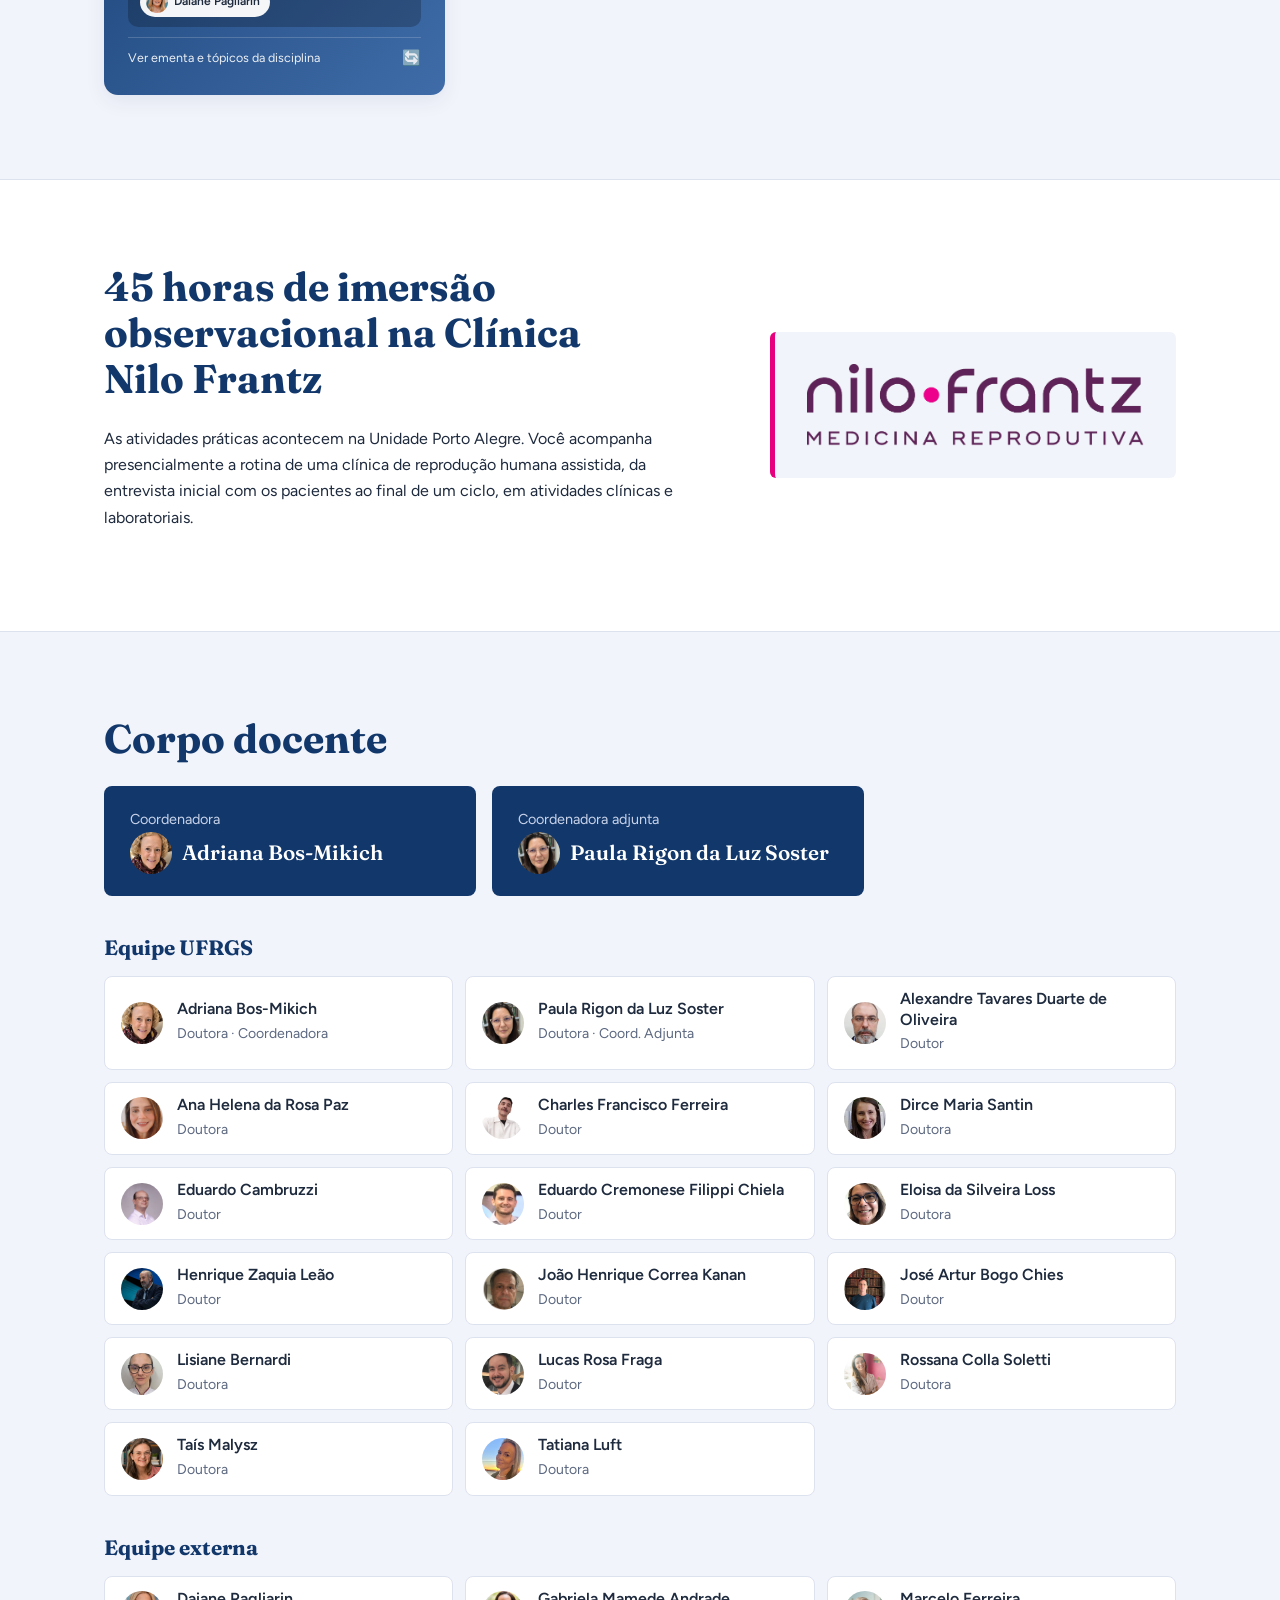
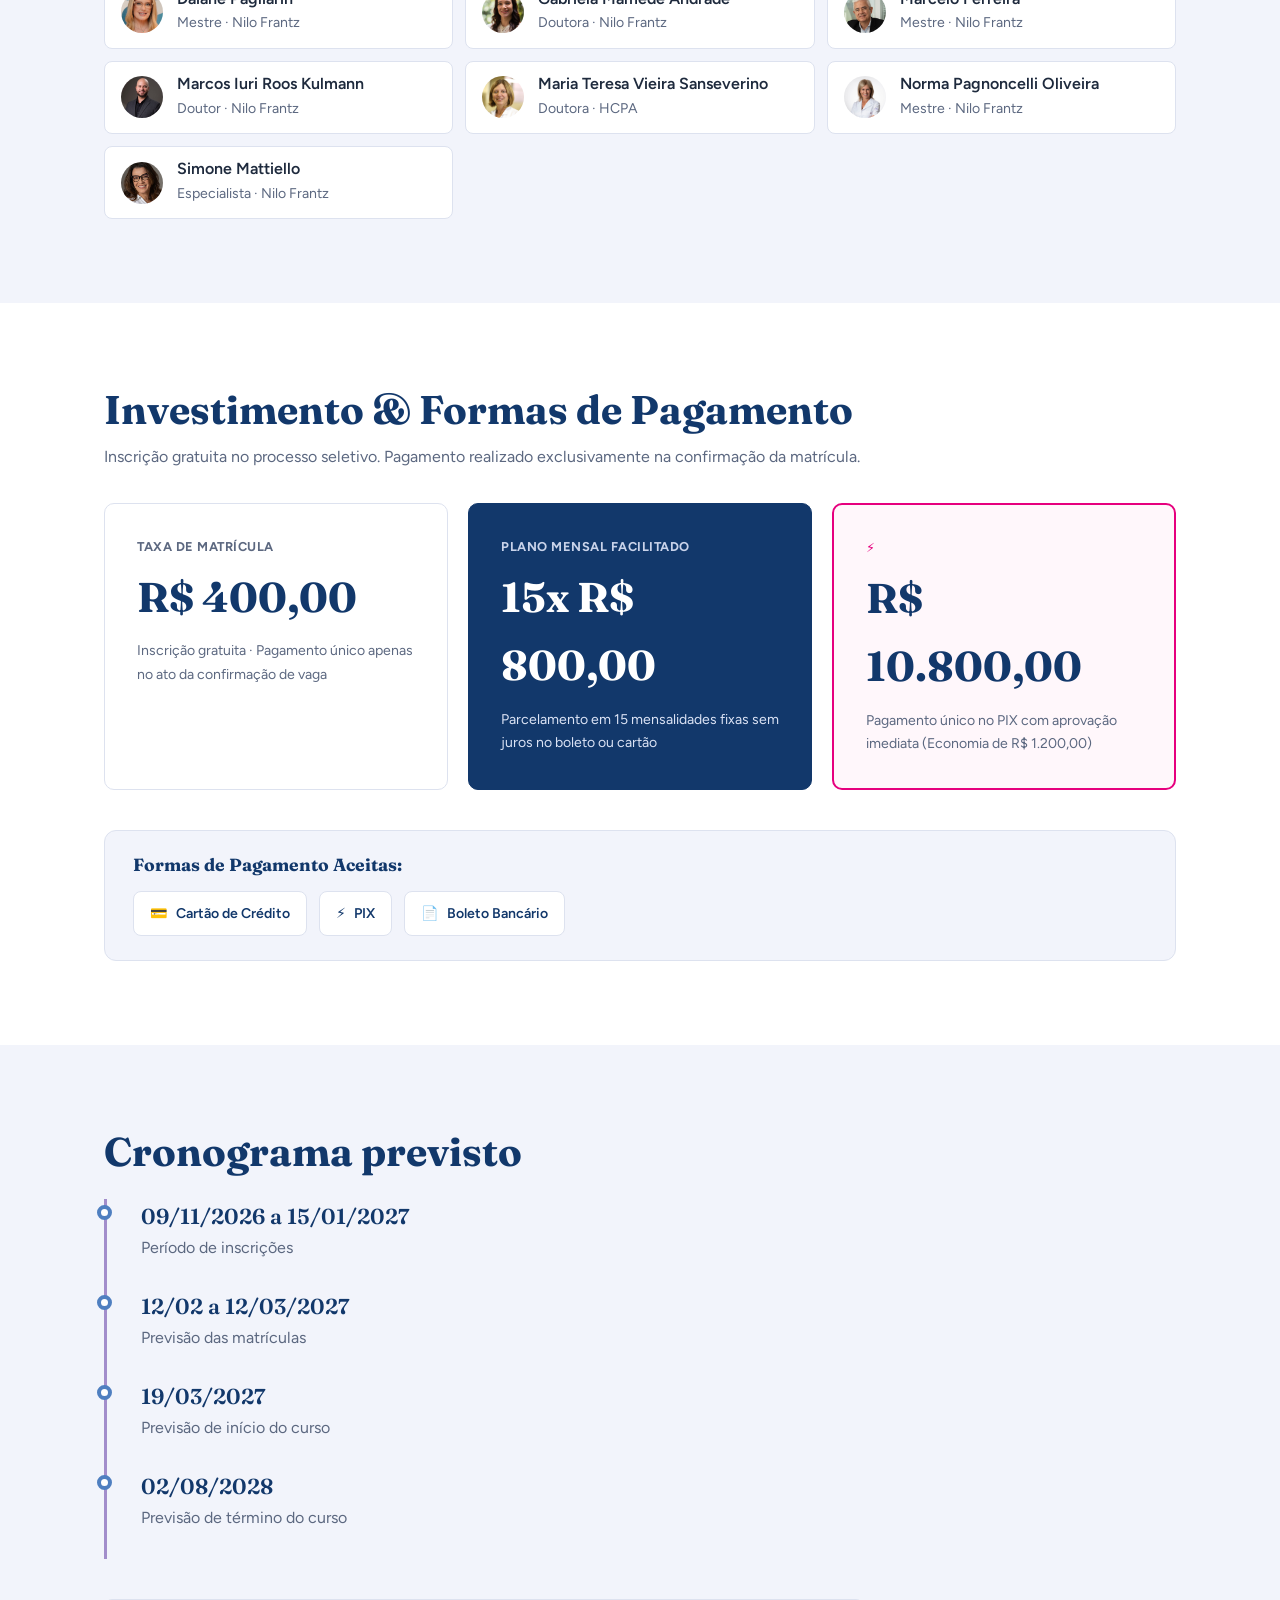
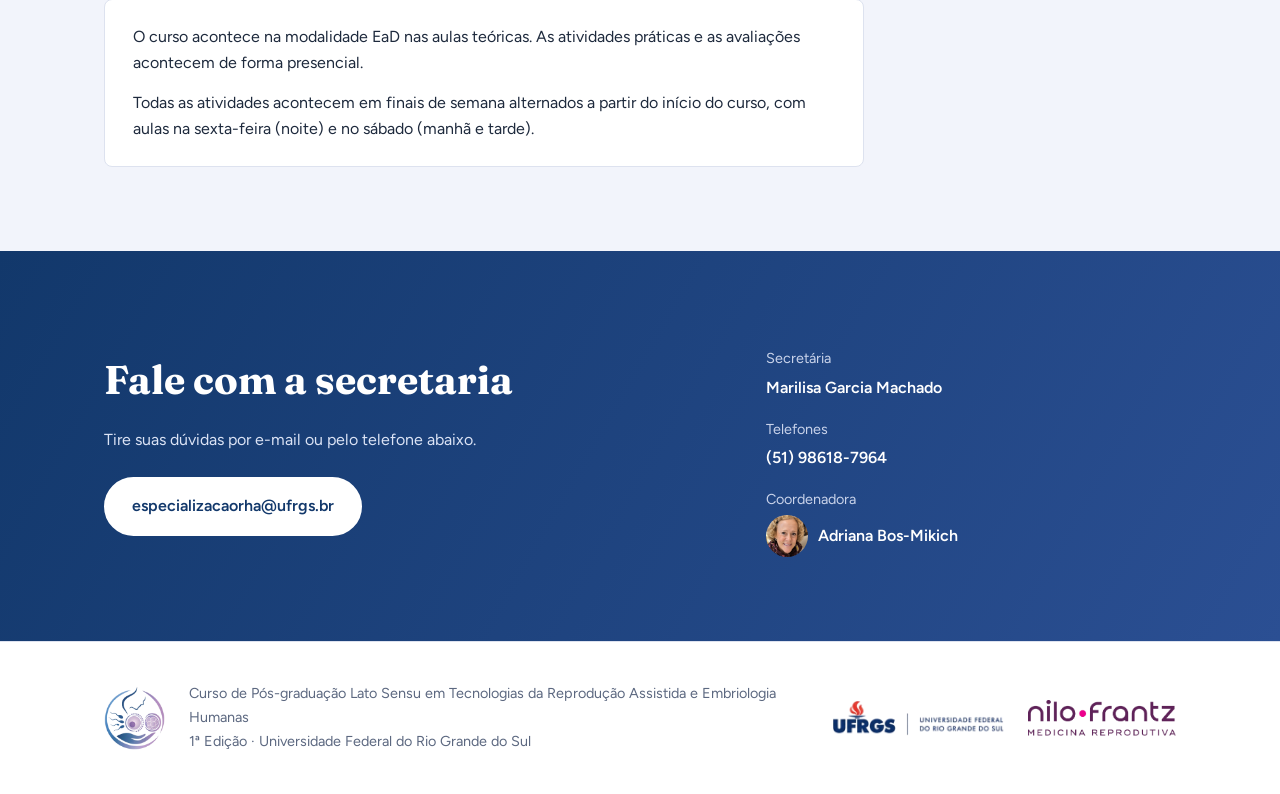
==== commit fa73cea5: "Add Editais page and consolidate site updates" ====
--- a/index.html
+++ b/index.html
@@ -6,7 +6,7 @@
   <meta name="viewport" content="width=device-width, initial-scale=1.0">
   <title>Especialização em Tecnologias da Reprodução Assistida e Embriologia Humanas | UFRGS</title>
   <meta name="description"
-    content="Pós-graduação lato sensu da UFRGS, 1ª edição: 390 horas, EaD com aulas práticas presenciais e imersão na Clínica Nilo Frantz. Inscrições de 13/10/2026 a 15/01/2027.">
+    content="Pós-graduação lato sensu da UFRGS, 1ª edição: 390 horas, EaD com aulas práticas presenciais e imersão na Clínica Nilo Frantz. Inscrições de 09/11/2026 a 15/01/2027.">
   <link rel="icon" href="assets/logo-curso-emblema.png">
   <link rel="preconnect" href="https://fonts.googleapis.com">
   <link
@@ -32,8 +32,8 @@
         <a href="#pratica">Imersão prática</a>
         <a href="#equipe">Equipe</a>
         <a href="#investimento">Investimento</a>
-        <a href="#depoimentos">Depoimentos</a>
         <a href="#cronograma">Cronograma</a>
+        <a href="editais.html">Editais</a>
         <a href="inscricao.html" class="btn btn-sm">Inscreva-se</a>
       </nav>
       <button class="menu-btn" aria-label="Abrir menu" aria-controls="menu" aria-expanded="false">☰</button>
@@ -73,7 +73,7 @@
         <div><strong>Profissionais da saúde</strong><span>público-alvo: grandes áreas das ciências da saúde</span></div>
       </div>
     </section>
-    <!-- TEST-20261002-0819 -->
+
     <section id="objetivos" class="section">
       <div class="container">
         <h2>Objetivos do curso</h2>
@@ -114,7 +114,6 @@
           <p>As atividades práticas acontecem na Unidade Porto Alegre. Você acompanha presencialmente a rotina de uma
             clínica de reprodução humana assistida, da entrevista inicial com os pacientes ao final de um ciclo, em
             atividades clínicas e laboratoriais.</p>
-          <p>As avaliações também são presenciais.</p>
         </div>
         <div class="practice-logo"><img src="assets/nilo-frantz.png" alt="Nilo Frantz Medicina Reprodutiva"></div>
       </div>
@@ -137,13 +136,13 @@
     <section id="investimento" class="section">
       <div class="container">
         <h2>Investimento & Formas de Pagamento</h2>
-        <p class="section-sub">Valores transparentes e facilitados com selo de certificação UFRGS + Nilo Frantz.</p>
+        <p class="section-sub">Inscrição gratuita no processo seletivo. Pagamento realizado exclusivamente na confirmação da matrícula.</p>
 
         <div class="price-grid">
           <div class="price-card">
-            <span class="price-badge">Taxa de Inscrição / Matrícula</span>
+            <span class="price-badge">Taxa de Matrícula</span>
             <strong>R$ 400,00</strong>
-            <p class="price-detail">Pagamento no ato da confirmação de vaga</p>
+            <p class="price-detail">Inscrição gratuita · Pagamento único apenas no ato da confirmação de vaga</p>
           </div>
           <div class="price-card main">
             <span class="price-badge highlight">Plano Mensal Facilitado</span>
@@ -151,30 +150,20 @@
             <p class="price-detail">Parcelamento em 15 mensalidades fixas sem juros no boleto ou cartão</p>
           </div>
           <div class="price-card pix-card">
-            <span class="price-badge pix-badge">⚡ 10% Desconto à Vista</span>
-            <strong>R$ 11.160,00</strong>
-            <p class="price-detail">Pagamento único no PIX com aprovação imediata (Economia de R$ 1.240,00)</p>
+            <span class="price-badge pix-badge">⚡</span>
+            <strong>R$ 10.800,00</strong>
+            <p class="price-detail">Pagamento único no PIX com aprovação imediata (Economia de R$ 1.200,00)</p>
           </div>
         </div>
 
         <div class="payment-methods-box">
           <h3>Formas de Pagamento Aceitas:</h3>
           <div class="payment-badges-row">
-            <div class="pay-badge"><span class="pay-icon">💳</span> Cartão de Crédito (até 12x)</div>
-            <div class="pay-badge"><span class="pay-icon">⚡</span> PIX (10% de desconto)</div>
+            <div class="pay-badge"><span class="pay-icon">💳</span> Cartão de Crédito</div>
+            <div class="pay-badge"><span class="pay-icon">⚡</span> PIX</div>
             <div class="pay-badge"><span class="pay-icon">📄</span> Boleto Bancário</div>
-            <div class="pay-badge"><span class="pay-icon">📜</span> Certificado Oficial UFRGS</div>
-          </div>
-        </div>
-      </div>
-    </section>
-
-    <section id="depoimentos" class="section alt">
-      <div class="container">
-        <h2>O que dizem os profissionais e alunos</h2>
-        <p class="section-sub">Depoimentos de quem transformou a carreira em Reprodução Assistida com imersão prática.
-        </p>
-        <div id="testimonials-grid" class="testimonials-grid"></div>
+          </div>
+        </div>
       </div>
     </section>
 
@@ -182,7 +171,7 @@
       <div class="container">
         <h2>Cronograma previsto</h2>
         <ol class="timeline">
-          <li><time>13/10/2026 a 15/01/2027</time><span>Período de inscrições</span></li>
+          <li><time>09/11/2026 a 15/01/2027</time><span>Período de inscrições</span></li>
           <li><time>12/02 a 12/03/2027</time><span>Previsão das matrículas</span></li>
           <li><time>19/03/2027</time><span>Previsão de início do curso</span></li>
           <li><time>02/08/2028</time><span>Previsão de término do curso</span></li>
@@ -200,7 +189,7 @@
       <div class="container contact-grid">
         <div>
           <h2>Fale com a secretaria</h2>
-          <p>Tire dúvidas e faça sua inscrição pelo e-mail ou pelos telefones abaixo.</p>
+          <p>Tire suas dúvidas por e-mail ou pelo telefone abaixo.</p>
           <a class="btn"
             href="mailto:especializacaorha@ufrgs.br?subject=Inscri%C3%A7%C3%A3o%20-%20Especializa%C3%A7%C3%A3o%20em%20RHA%20e%20Embriologia">especializacaorha@ufrgs.br</a>
         </div>
--- a/style.css
+++ b/style.css
@@ -128,7 +128,7 @@
 
 /* Grid e Flip Cards de Cursos */
 .course-grid{display:grid;grid-template-columns:repeat(auto-fit,minmax(min(100%,330px),1fr));gap:24px;perspective:1000px;align-items:start;isolation:isolate}
-.course-card{position:relative;height:440px;min-width:0;cursor:pointer;outline:none;z-index:1;perspective:1000px;-webkit-perspective:1000px}
+.course-card{position:relative;height:450px;min-width:0;cursor:pointer;outline:none;z-index:1;perspective:1000px;-webkit-perspective:1000px}
 .course-card:hover,.course-card.flipped,.course-card:focus-visible{z-index:10}
 .card-inner{position:relative;width:100%;height:100%;transition:transform .6s cubic-bezier(0.4, 0, 0.2, 1);transform-style:preserve-3d;-webkit-transform-style:preserve-3d;transform-origin:center center;border-radius:14px;box-shadow:0 6px 20px rgba(18,56,107,0.08);will-change:transform}
 .course-card:hover .card-inner,
@@ -159,28 +159,24 @@
   transform:rotateY(0deg);
   z-index:2;
 }
-.topic-bg-icon{position:absolute;right:15px;bottom:15px;font-size:7rem;opacity:0.15;user-select:none;pointer-events:none}
-.card-header-badge{display:flex;justify-content:space-between;align-items:center;margin-bottom:12px}
-.badge-format{background:rgba(255,255,255,0.25);padding:4px 12px;border-radius:999px;font-size:.8rem;font-weight:600}
-.badge-duration{background:rgba(0,0,0,0.3);padding:4px 10px;border-radius:999px;font-size:.78rem}
-.card-title{font-family:'Fraunces',serif;font-size:1.35rem;line-height:1.25;color:#fff;margin-bottom:12px}
-
-.card-dates-box{background:rgba(255,255,255,0.18);border:1px solid rgba(255,255,255,0.3);border-radius:10px;padding:10px 14px;display:flex;align-items:center;justify-content:space-between;margin-bottom:14px}
-.date-item{display:flex;flex-direction:column}
-.date-label{font-size:.72rem;text-transform:uppercase;letter-spacing:0.5px;opacity:0.85}
-.date-item strong{font-size:.9rem;font-weight:700}
-.date-arrow{opacity:0.7;font-size:.9rem}
+.topic-bg-icon{position:absolute;right:15px;bottom:15px;font-size:6.5rem;opacity:0.13;user-select:none;pointer-events:none}
+.card-header-badge{display:flex;justify-content:space-between;align-items:center;margin-bottom:8px}
+.badge-format{background:rgba(255,255,255,0.22);padding:4px 12px;border-radius:999px;font-size:.78rem;font-weight:600;letter-spacing:0.3px}
+.badge-duration{background:rgba(0,0,0,0.3);padding:4px 10px;border-radius:999px;font-size:.75rem}
+
+.card-num-label{font-size:.75rem;text-transform:uppercase;letter-spacing:1px;font-weight:700;color:rgba(255,255,255,0.75);margin-bottom:4px}
+.card-title{font-family:'Fraunces',serif;font-size:1.22rem;line-height:1.25;color:#fff;margin-bottom:auto;padding-right:10px}
 
 /* Professores em 1º Plano no Card */
 .teacher-foreground{max-height:190px;overflow-y:auto;background:rgba(0,0,0,0.22);padding:10px 12px;border-radius:10px;margin-top:12px;margin-bottom:10px}
-.teachers-label{display:block;font-size:.72rem;text-transform:uppercase;letter-spacing:0.4px;opacity:0.85;margin-bottom:6px}
+.teachers-label{display:block;font-size:.7rem;text-transform:uppercase;letter-spacing:0.4px;opacity:0.85;margin-bottom:6px}
 .teacher-avatars-row{display:flex;gap:8px;flex-wrap:wrap}
-.teacher-chip{display:flex;align-items:center;gap:6px;background:rgba(255,255,255,0.95);color:var(--ink);padding:4px 10px 4px 6px;border-radius:999px;font-size:.78rem;font-weight:600}
+.teacher-chip{display:flex;align-items:center;gap:6px;background:rgba(255,255,255,0.95);color:var(--ink);padding:4px 10px 4px 6px;border-radius:999px;font-size:.75rem;font-weight:600}
 .chip-avatar{width:22px;height:22px;border-radius:50%;background:var(--navy);color:#fff;display:grid;place-items:center;font-size:.65rem;font-weight:700}
 .chip-name{overflow-wrap:anywhere}
 
-.card-hover-hint{display:flex;align-items:center;justify-content:space-between;font-size:.8rem;opacity:0.9;border-top:1px solid rgba(255,255,255,0.2);padding-top:10px}
-.hint-icon{font-size:1rem;display:inline-block}
+.card-hover-hint{display:flex;align-items:center;justify-content:space-between;font-size:.78rem;opacity:0.9;border-top:1px solid rgba(255,255,255,0.2);padding-top:8px}
+.hint-icon{font-size:.95rem;display:inline-block}
 
 /* Verso do Card (Revealed Details) */
 .card-back{
@@ -194,27 +190,27 @@
   overflow-y:auto;
   justify-content:flex-start;
 }
-.card-back-header{border-bottom:1px solid var(--line);padding-bottom:10px;margin-bottom:12px}
+.card-back-header{border-bottom:1px solid var(--line);padding-bottom:8px;margin-bottom:10px}
 .card-back-header-top{display:flex;align-items:flex-start;justify-content:space-between;gap:8px}
-.card-back-header h4{font-family:'Fraunces',serif;color:var(--navy);font-size:1.1rem;line-height:1.25}
+.back-disc-tag{display:inline-block;font-size:.72rem;text-transform:uppercase;letter-spacing:0.6px;color:var(--blue);font-weight:700;margin-bottom:2px}
+.card-back-header h4{font-family:'Fraunces',serif;color:var(--navy);font-size:1.05rem;line-height:1.2}
 .btn-card-close{background:none;border:none;color:var(--muted);font-size:1.1rem;cursor:pointer;padding:2px 6px;border-radius:4px;line-height:1;transition:color .2s, background .2s}
 .btn-card-close:hover{color:var(--navy);background:var(--mist)}
-.back-dates{font-size:.8rem;color:var(--muted);display:block;margin-top:4px}
 
 .card-syllabus{margin-bottom:16px;flex:none;padding-right:4px}
-.card-syllabus h5, .card-teachers-detail h5{font-size:.82rem;text-transform:uppercase;color:var(--navy);letter-spacing:0.4px;margin-bottom:6px;font-weight:700}
+.card-syllabus h5, .card-teachers-detail h5{font-size:.78rem;text-transform:uppercase;color:var(--navy);letter-spacing:0.4px;margin-bottom:5px;font-weight:700}
 .card-syllabus ul{list-style:none;padding:0}
-.card-syllabus li{font-size:.83rem;color:var(--ink);line-height:1.35;margin-bottom:5px;position:relative;padding-left:14px}
+.card-syllabus li{font-size:.8rem;color:var(--ink);line-height:1.3;margin-bottom:4px;position:relative;padding-left:12px}
 .card-syllabus li::before{content:"•";position:absolute;left:0;color:var(--blue);font-weight:bold}
 
-.card-teachers-detail{margin-bottom:12px}
-.t-detail-item{display:flex;align-items:center;gap:8px;margin-bottom:4px}
-.t-avatar-sm{width:24px;height:24px;border-radius:50%;background:linear-gradient(135deg,var(--blue),var(--lav));color:#fff;display:grid;place-items:center;font-size:.7rem;font-weight:700;flex-shrink:0}
-.t-detail-item strong{font-size:.82rem;display:block;line-height:1.1}
-.t-title-sm{font-size:.74rem;color:var(--muted);display:block}
+.card-teachers-detail{margin-bottom:10px}
+.t-detail-item{display:flex;align-items:center;gap:8px;margin-bottom:3px}
+.t-avatar-sm{width:22px;height:22px;border-radius:50%;background:linear-gradient(135deg,var(--blue),var(--lav));color:#fff;display:grid;place-items:center;font-size:.65rem;font-weight:700;flex-shrink:0}
+.t-detail-item strong{font-size:.78rem;display:block;line-height:1.1}
+.t-title-sm{font-size:.7rem;color:var(--muted);display:block}
 
 .card-action-bar{padding-top:8px;border-top:1px solid var(--line)}
-.btn-card-action{width:100%;text-align:center;padding:10px 16px;background:var(--navy);color:#fff;border-radius:8px;font-size:.85rem}
+.btn-card-action{width:100%;text-align:center;padding:8px 14px;background:var(--navy);color:#fff;border-radius:8px;font-size:.82rem}
 .btn-card-action:hover{background:var(--blue)}
 
 /* Investimento e Formas de Pagamento */
@@ -267,10 +263,6 @@
 }
 @media(prefers-reduced-motion:reduce){html{scroll-behavior:auto}.btn{transition:none}}
 
-.card-num-label{font-size:.75rem;text-transform:uppercase;letter-spacing:1px;font-weight:700;color:rgba(255,255,255,0.75);margin-bottom:4px}
-
-.back-disc-tag{display:inline-block;font-size:.72rem;text-transform:uppercase;letter-spacing:0.6px;color:var(--blue);font-weight:700;margin-bottom:2px}
-
 /* Full, document-sourced discipline content. */
 .discipline-summary{font-size:.85rem;line-height:1.5;margin-bottom:14px}
 .card-syllabus li.syllabus-heading{padding-left:0;margin-top:12px;font-weight:700;color:var(--navy)}
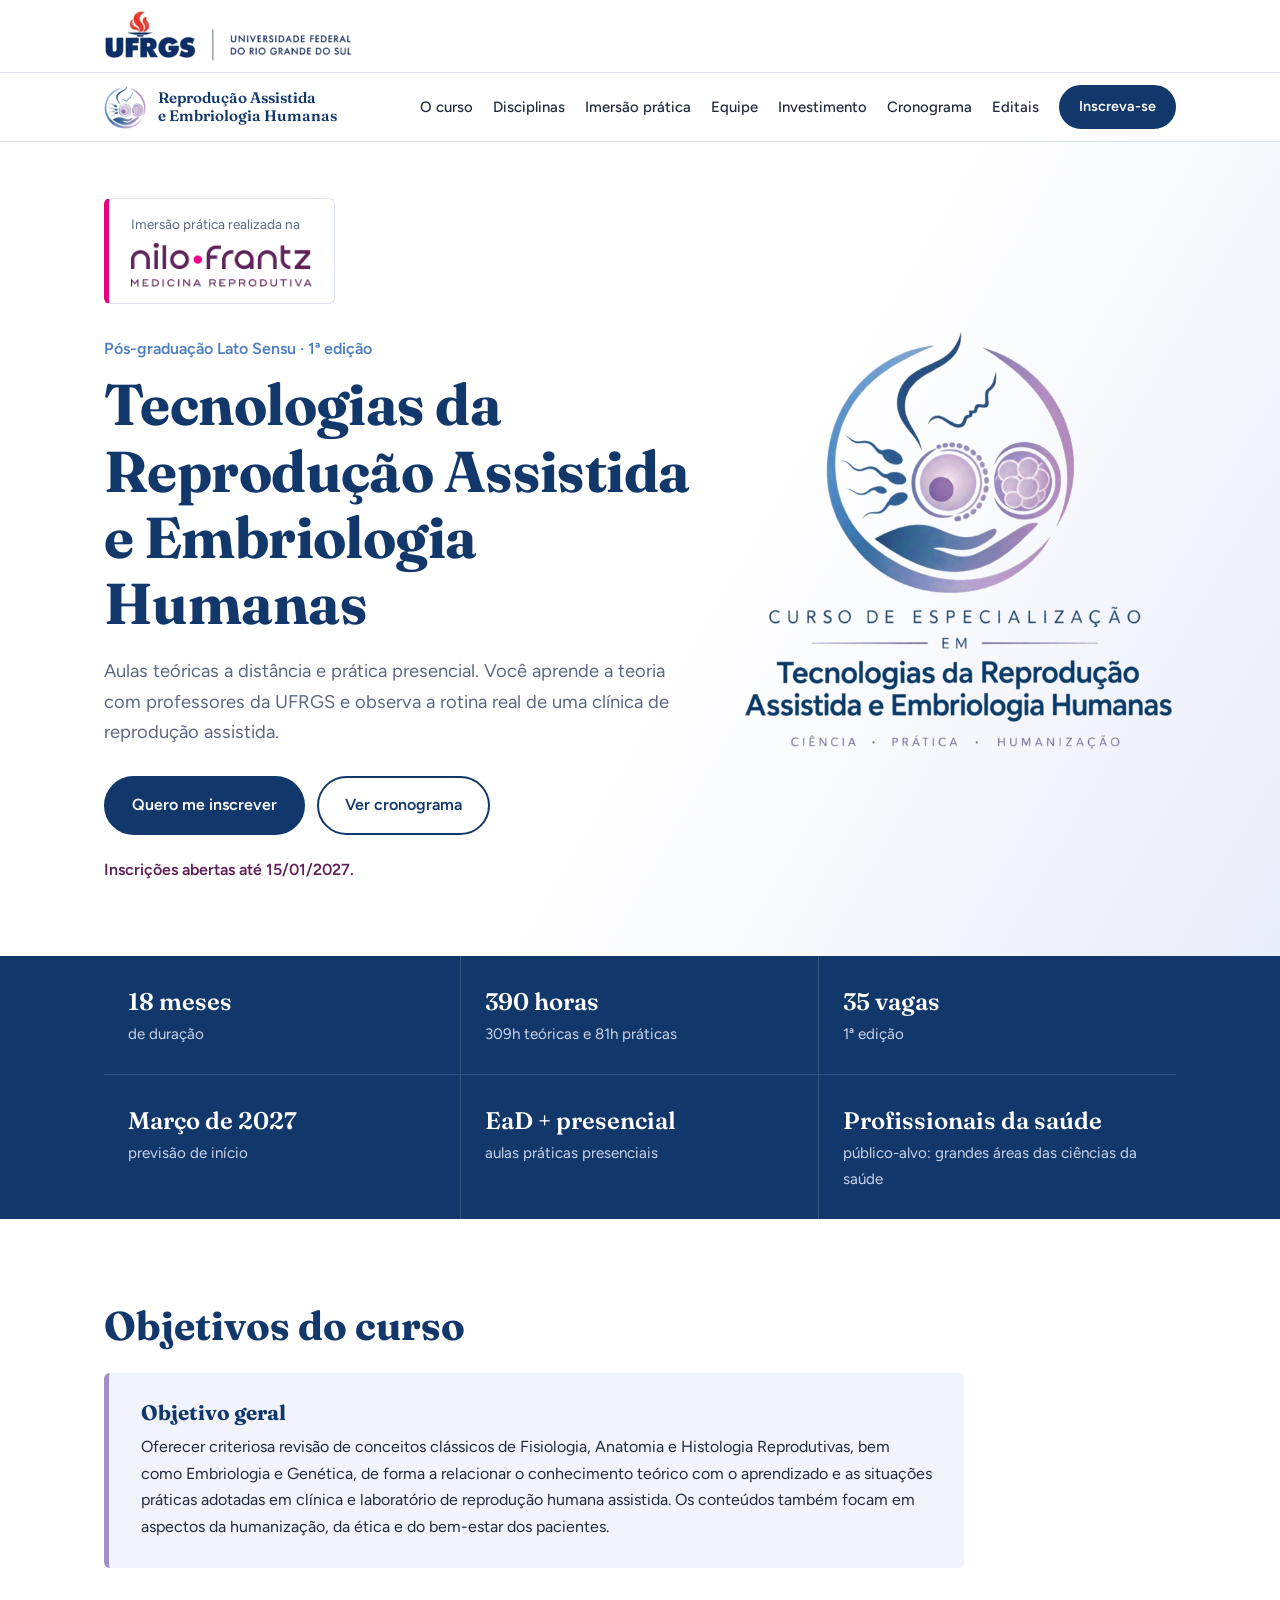
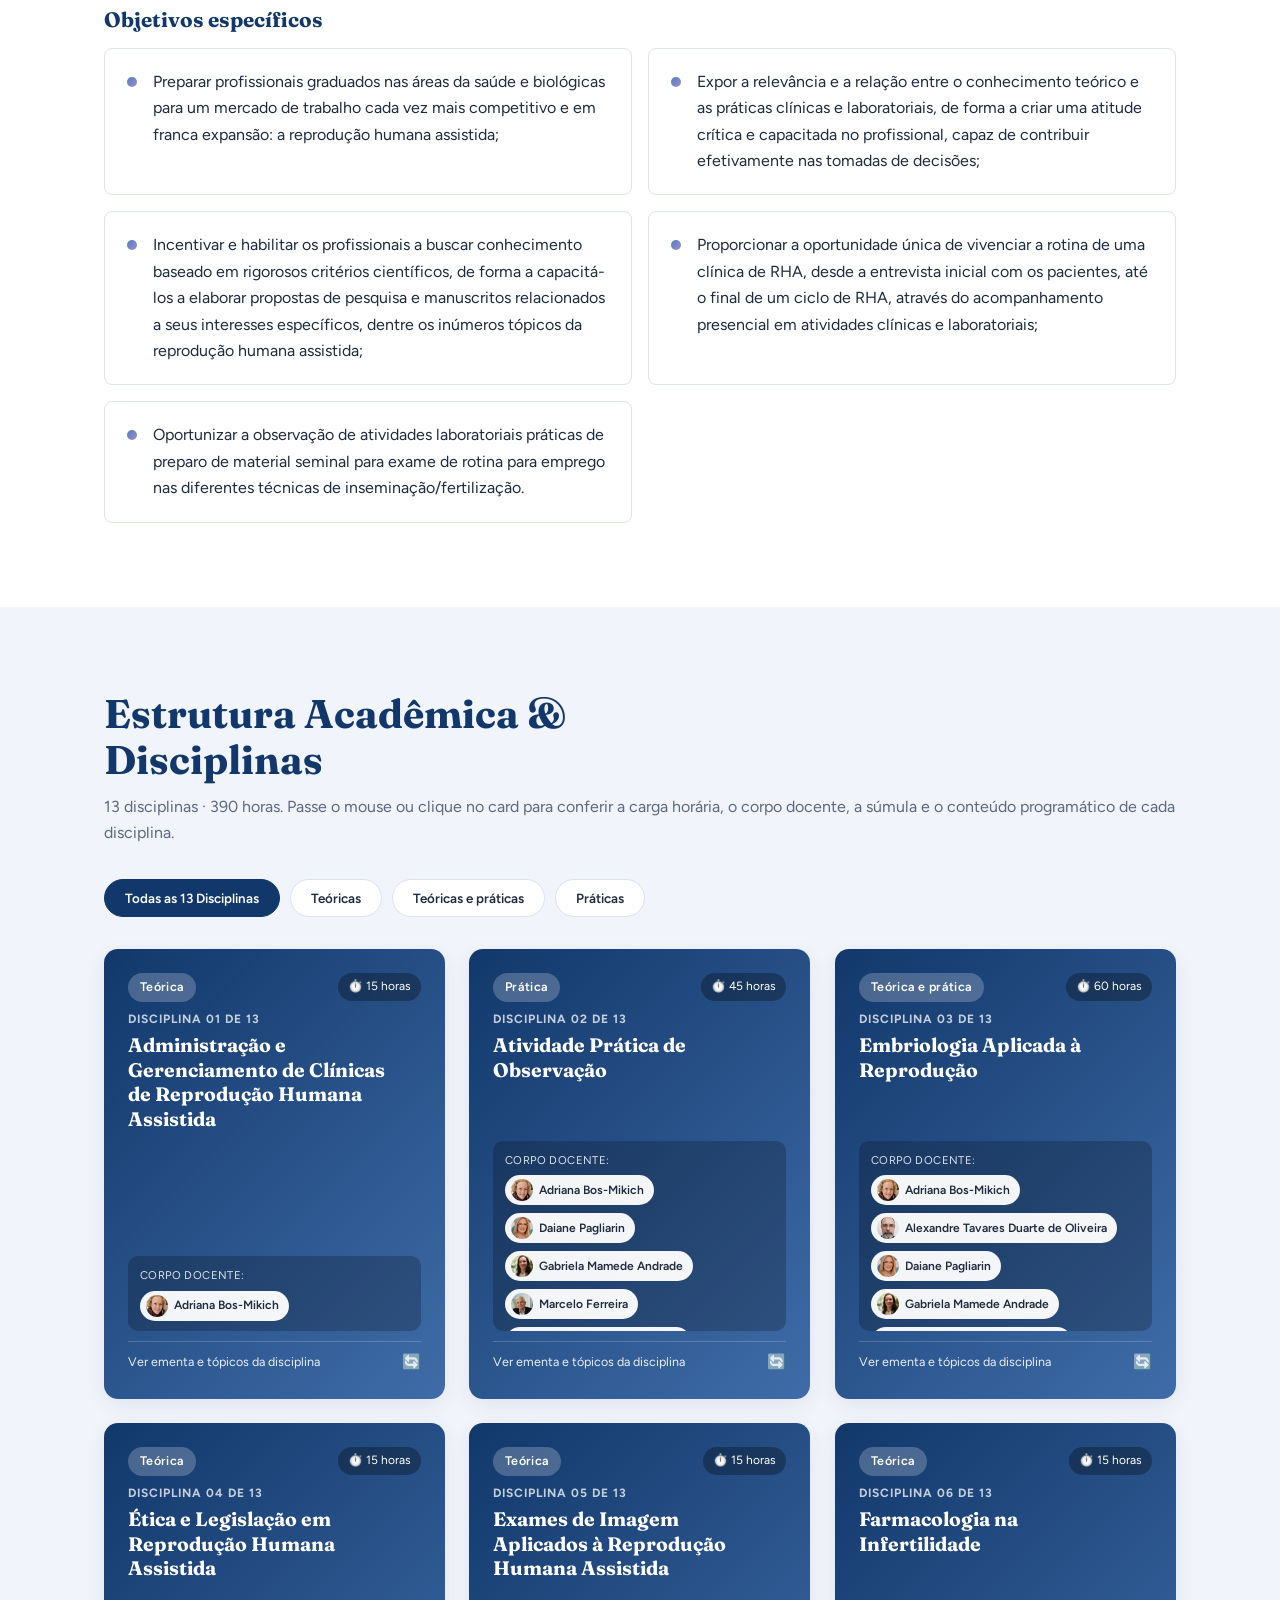
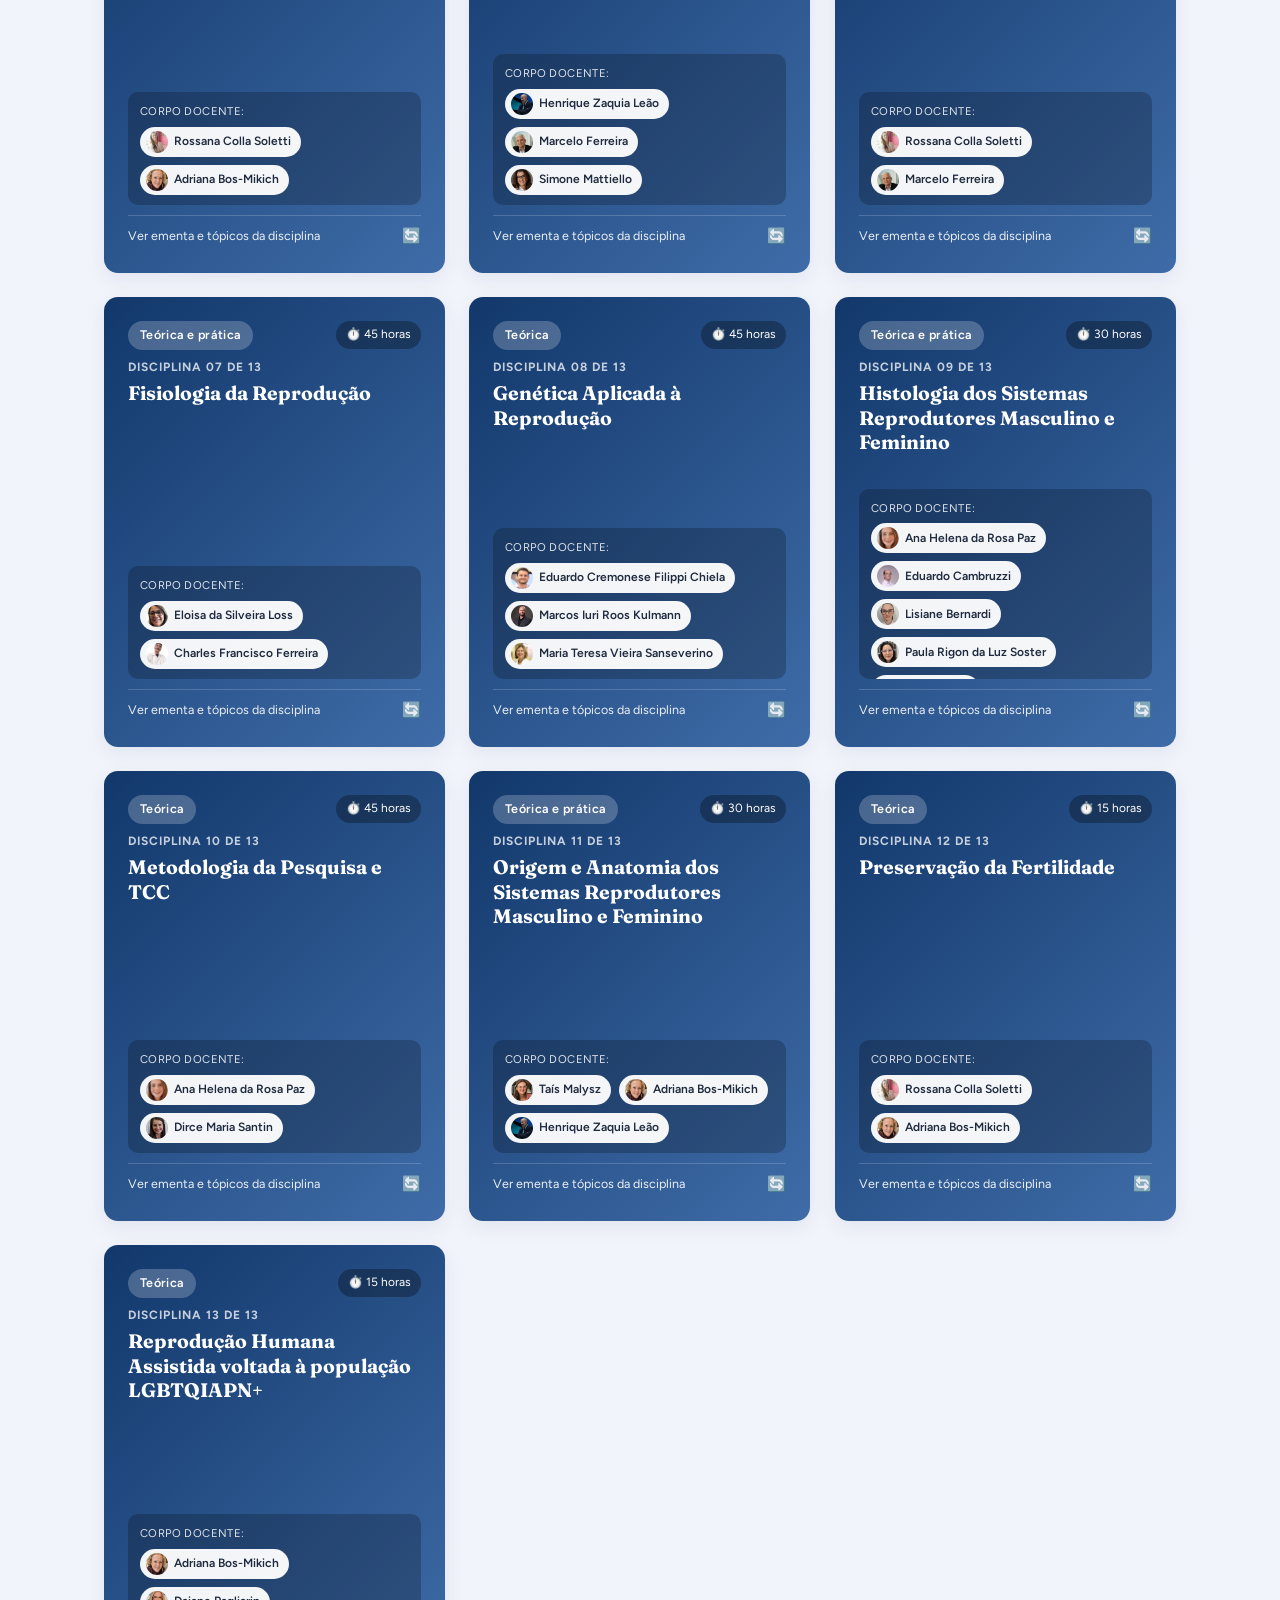
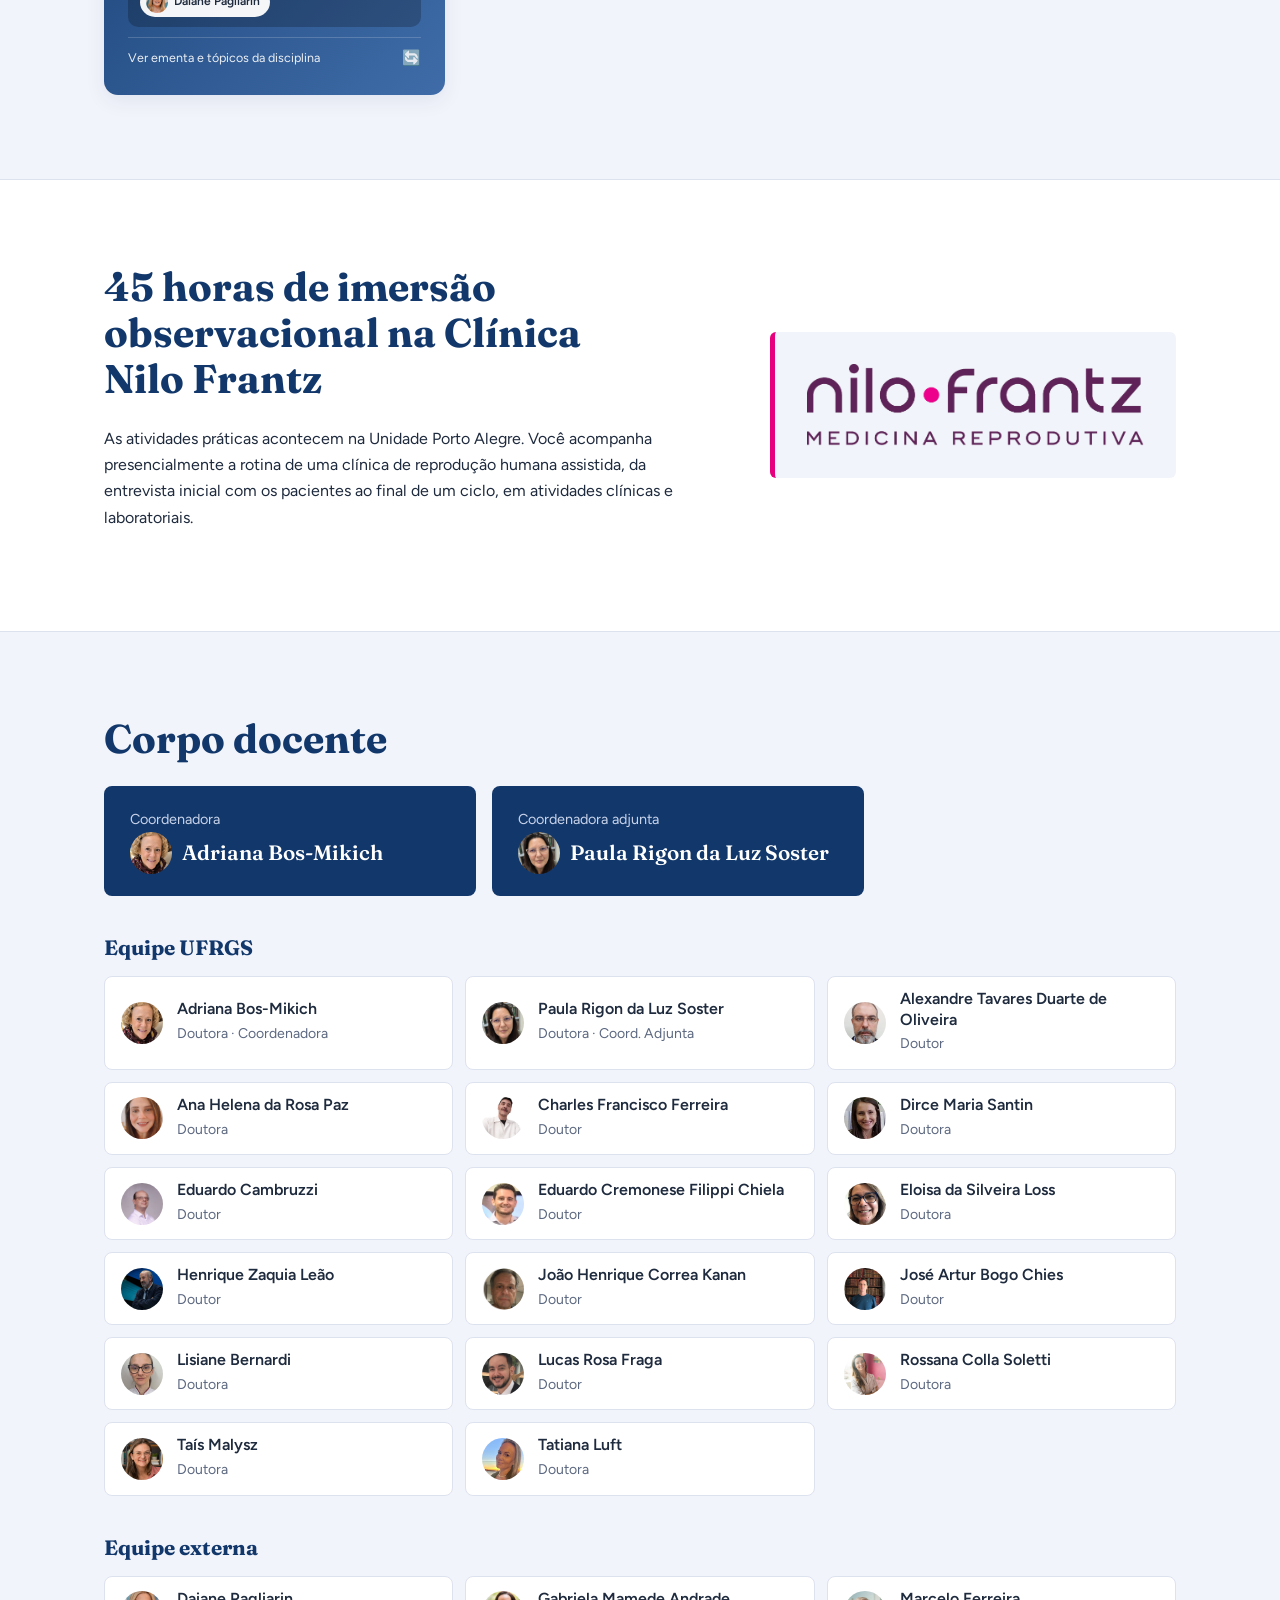
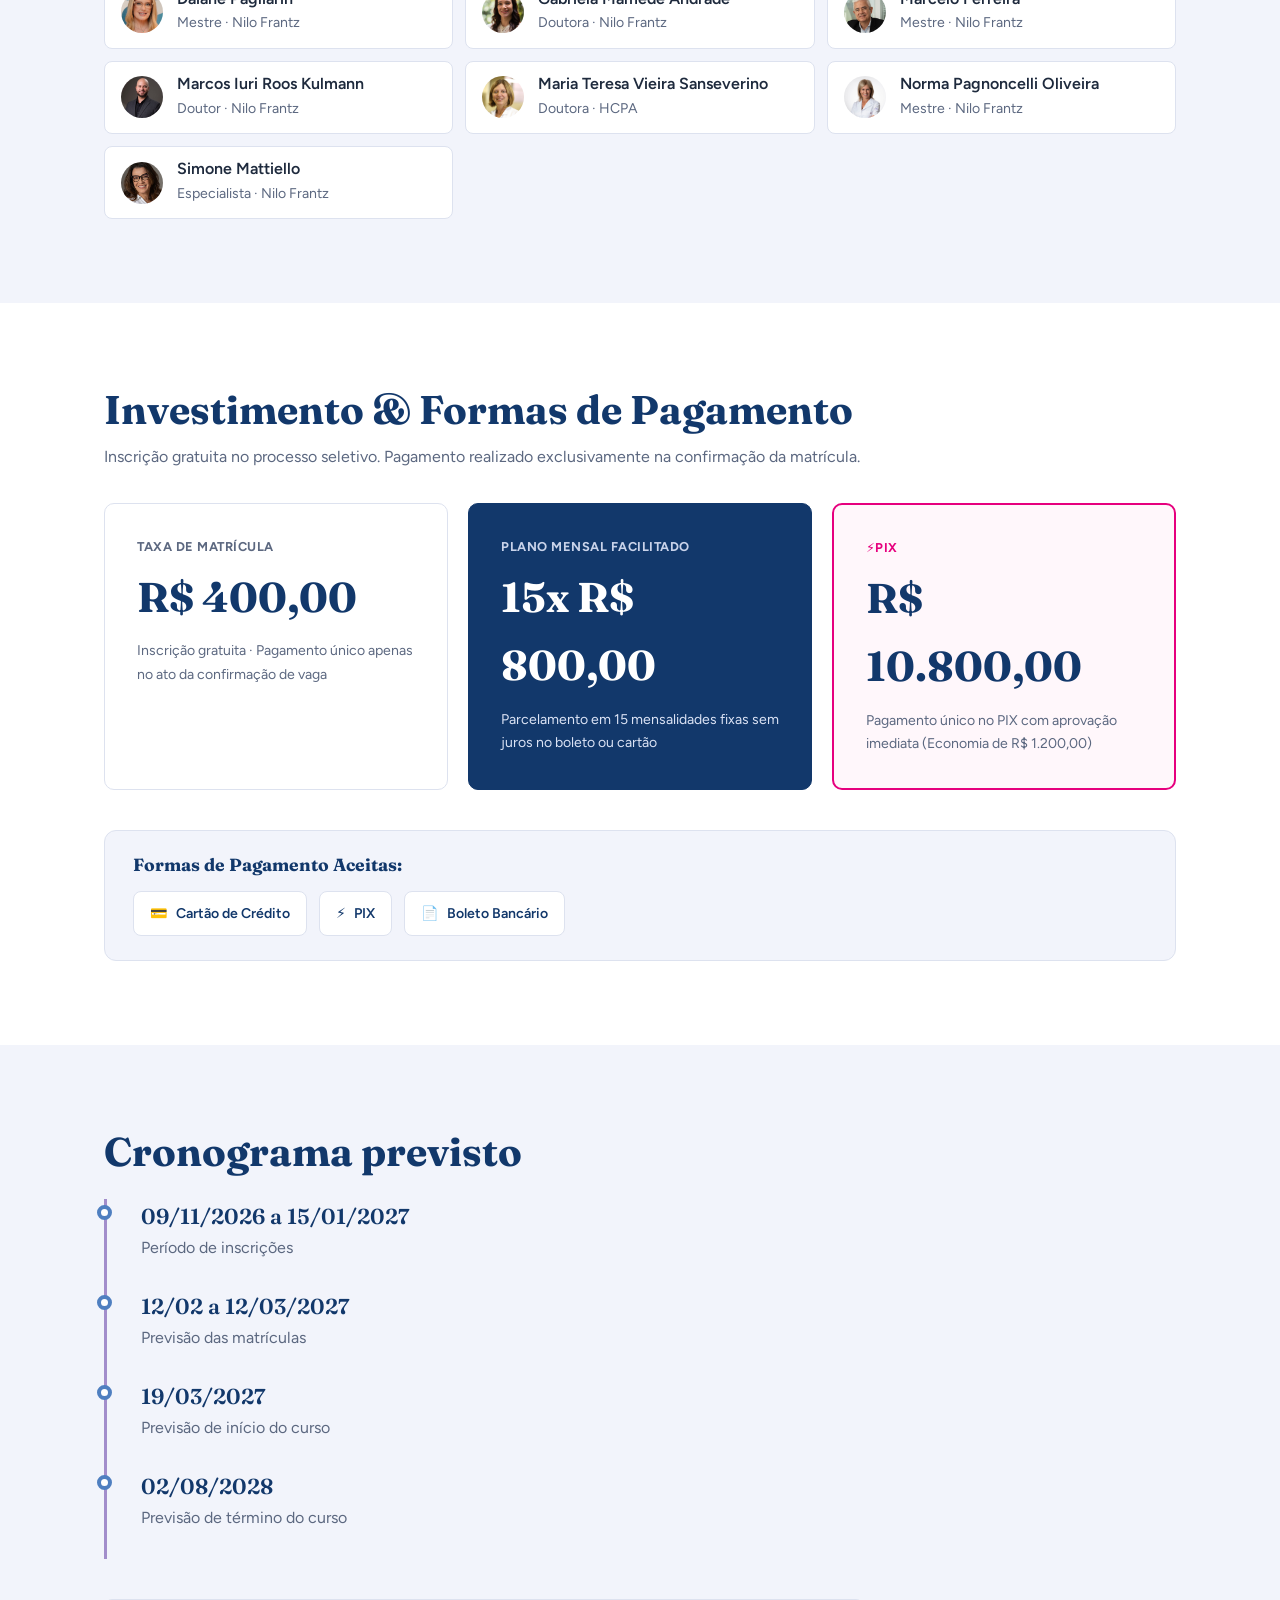
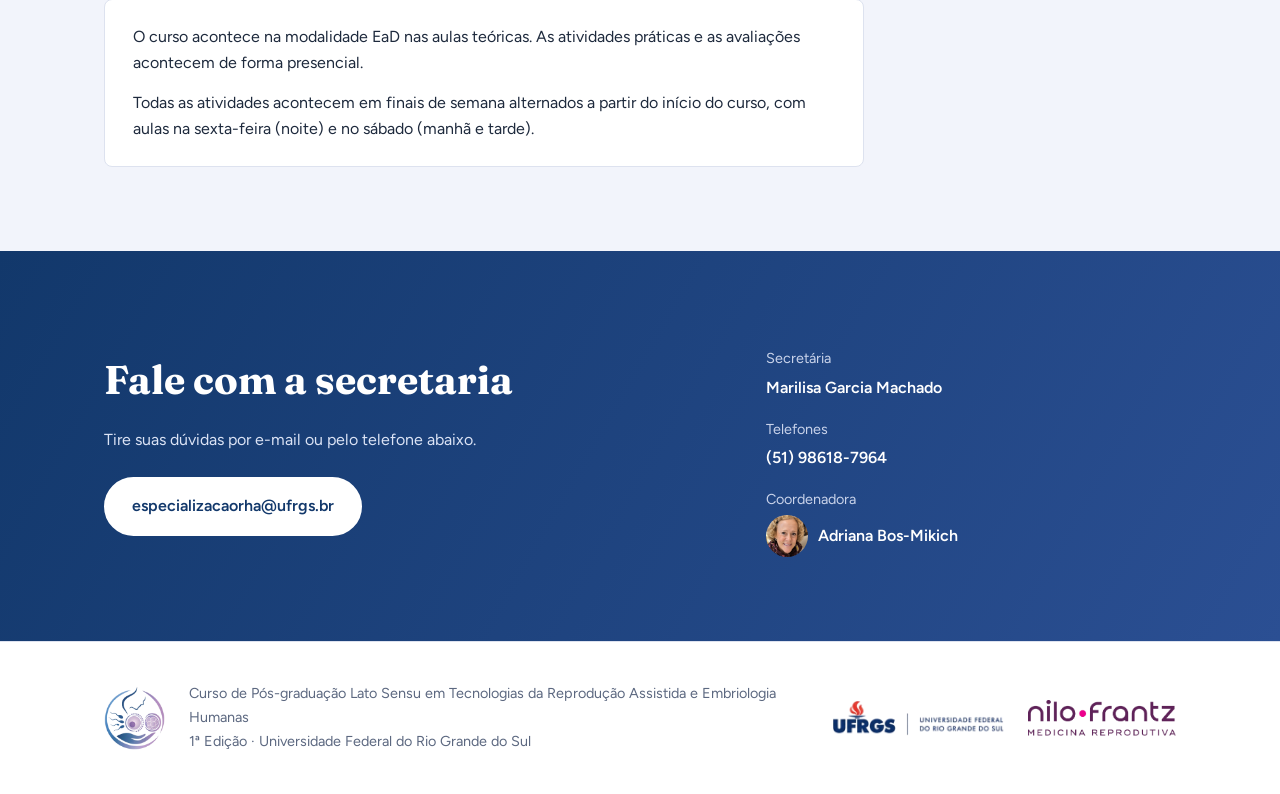
==== commit 35db9f1c: "Add Pix" ====
--- a/index.html
+++ b/index.html
@@ -150,7 +150,7 @@
             <p class="price-detail">Parcelamento em 15 mensalidades fixas sem juros no boleto ou cartão</p>
           </div>
           <div class="price-card pix-card">
-            <span class="price-badge pix-badge">⚡</span>
+            <span class="price-badge pix-badge">⚡PIX </span>
             <strong>R$ 10.800,00</strong>
             <p class="price-detail">Pagamento único no PIX com aprovação imediata (Economia de R$ 1.200,00)</p>
           </div>
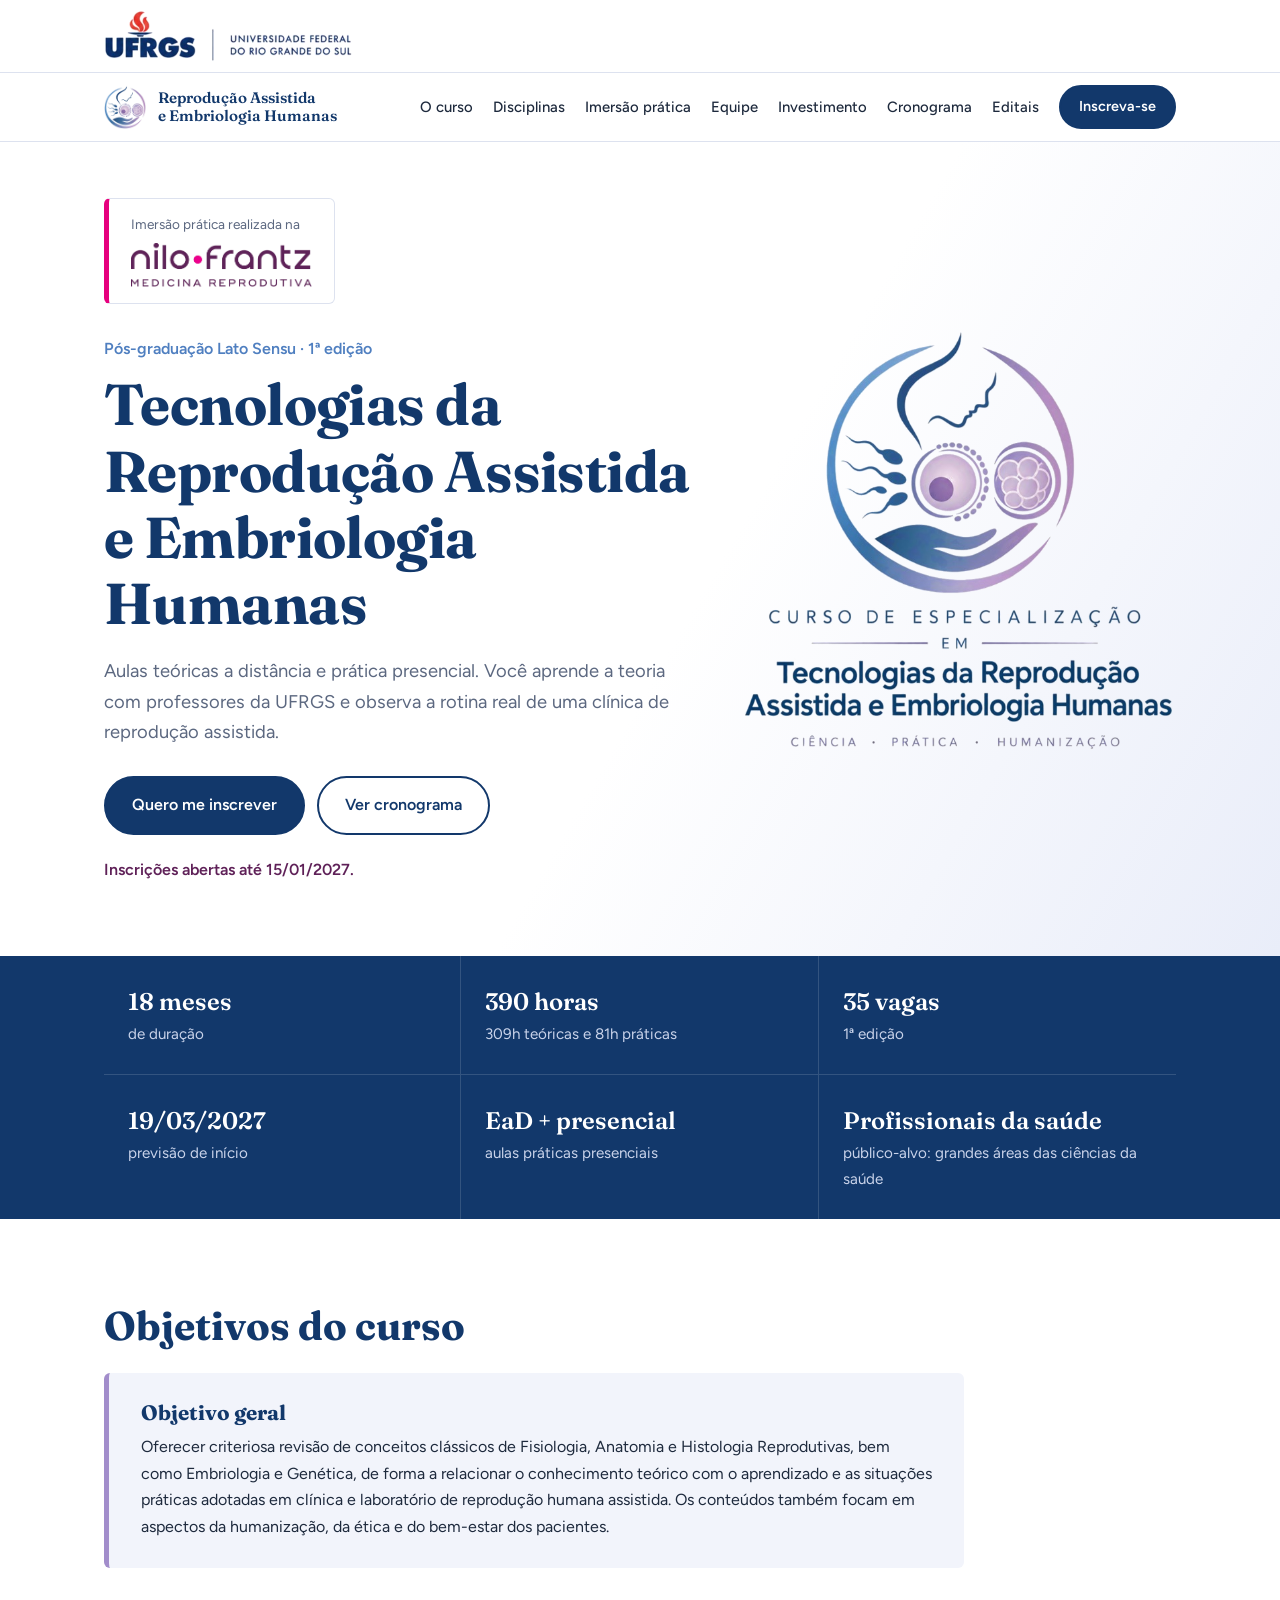
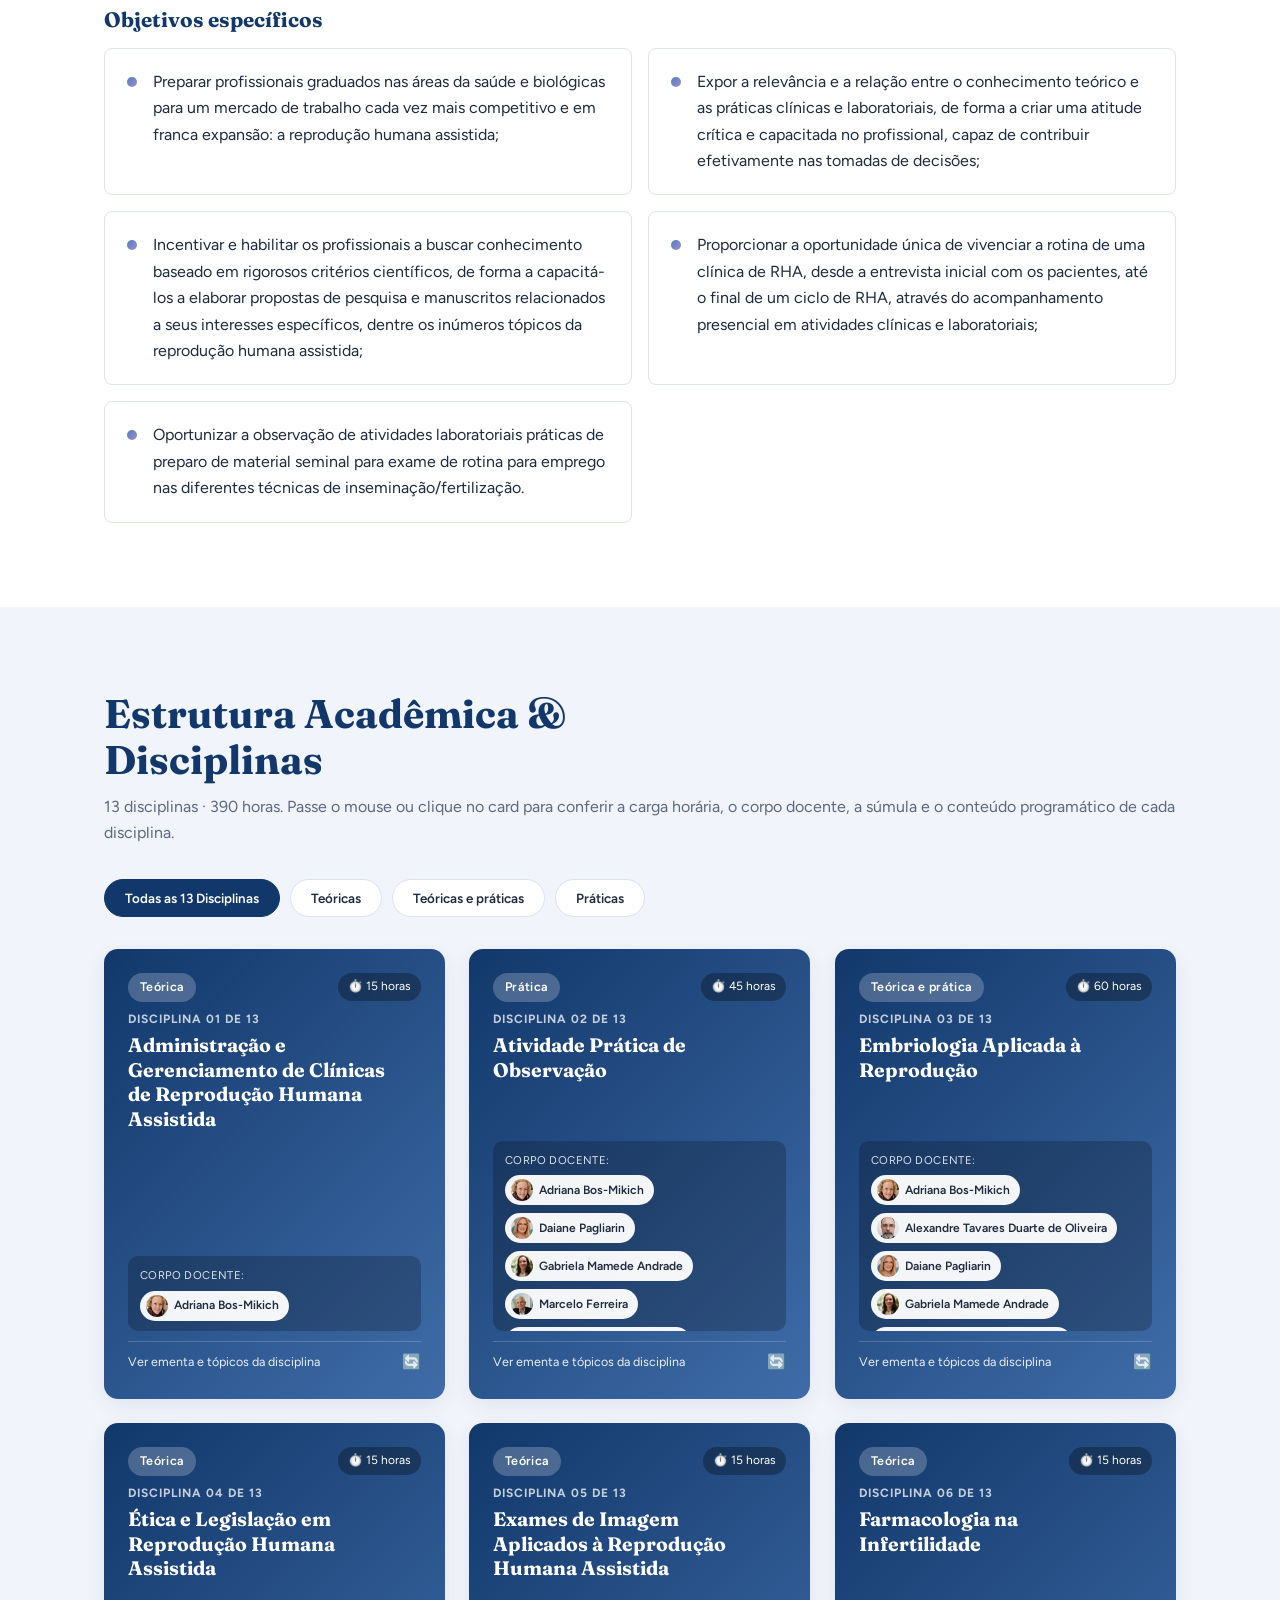
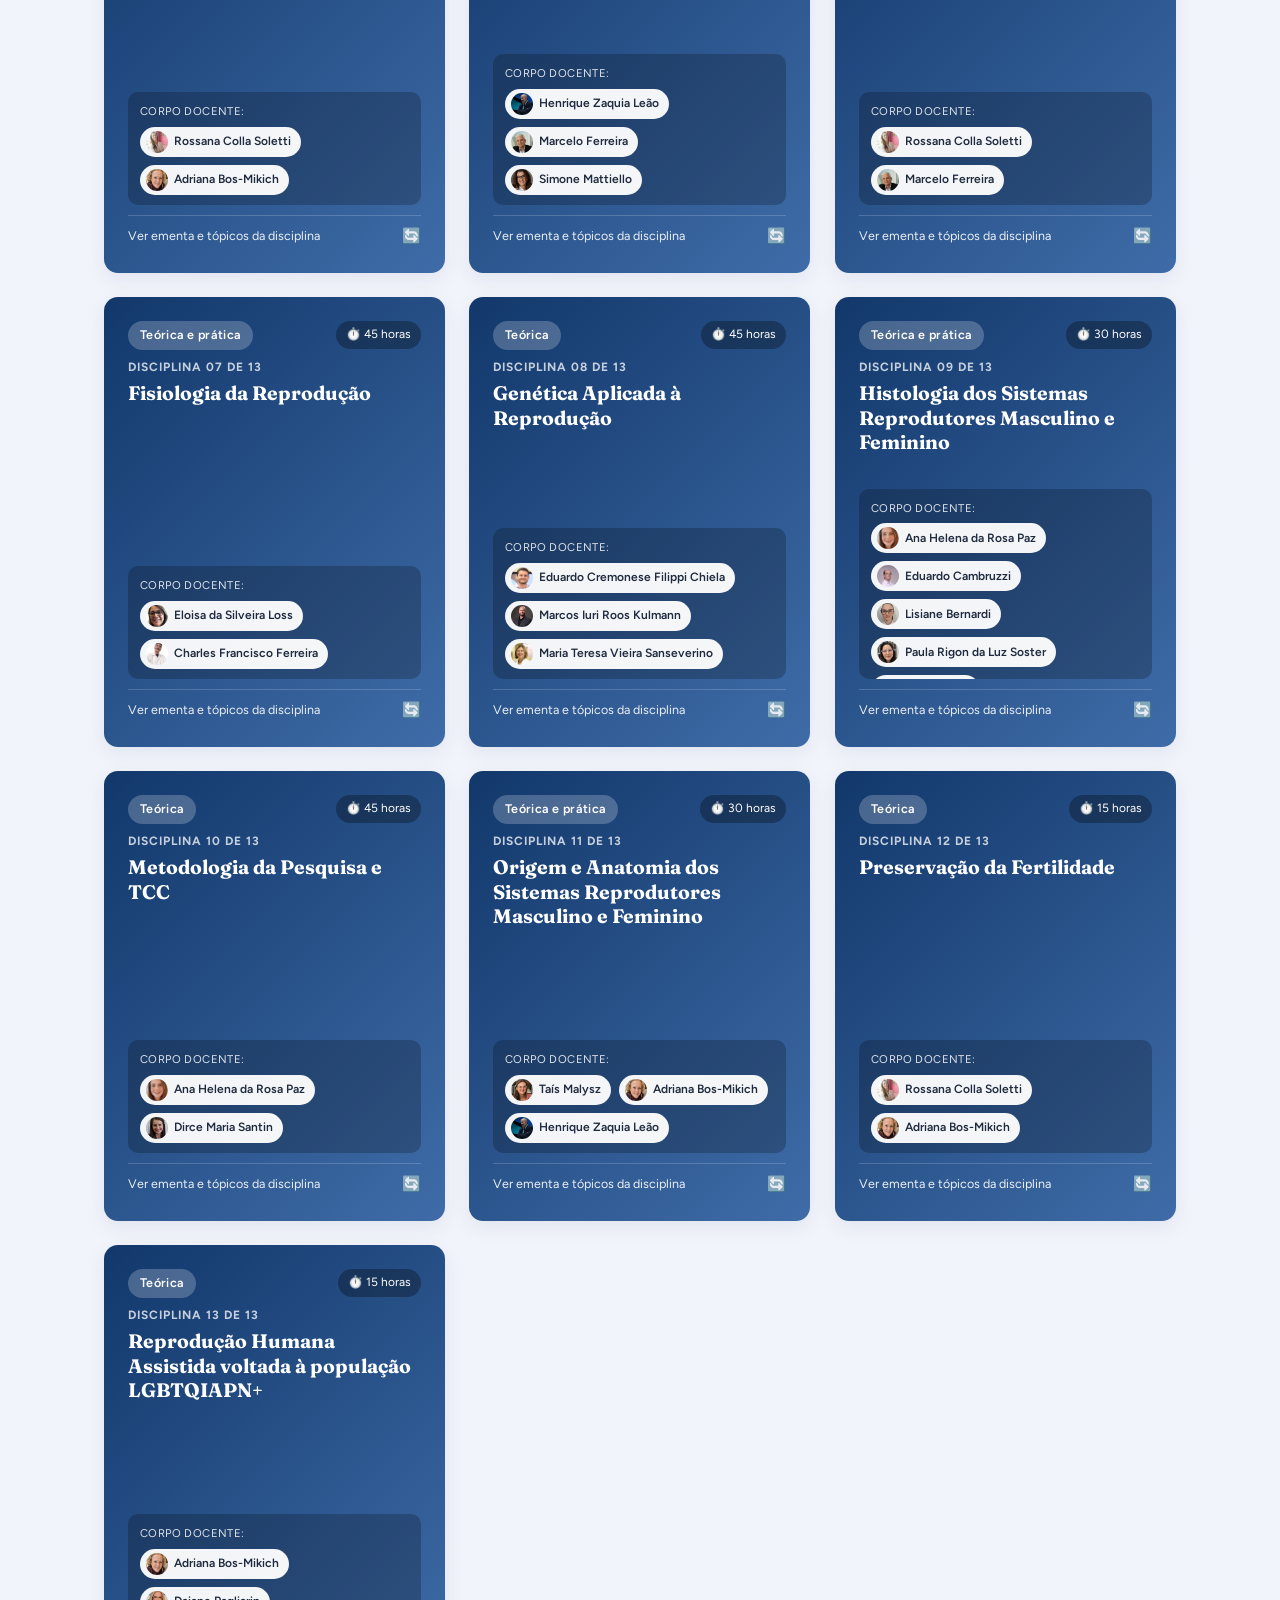
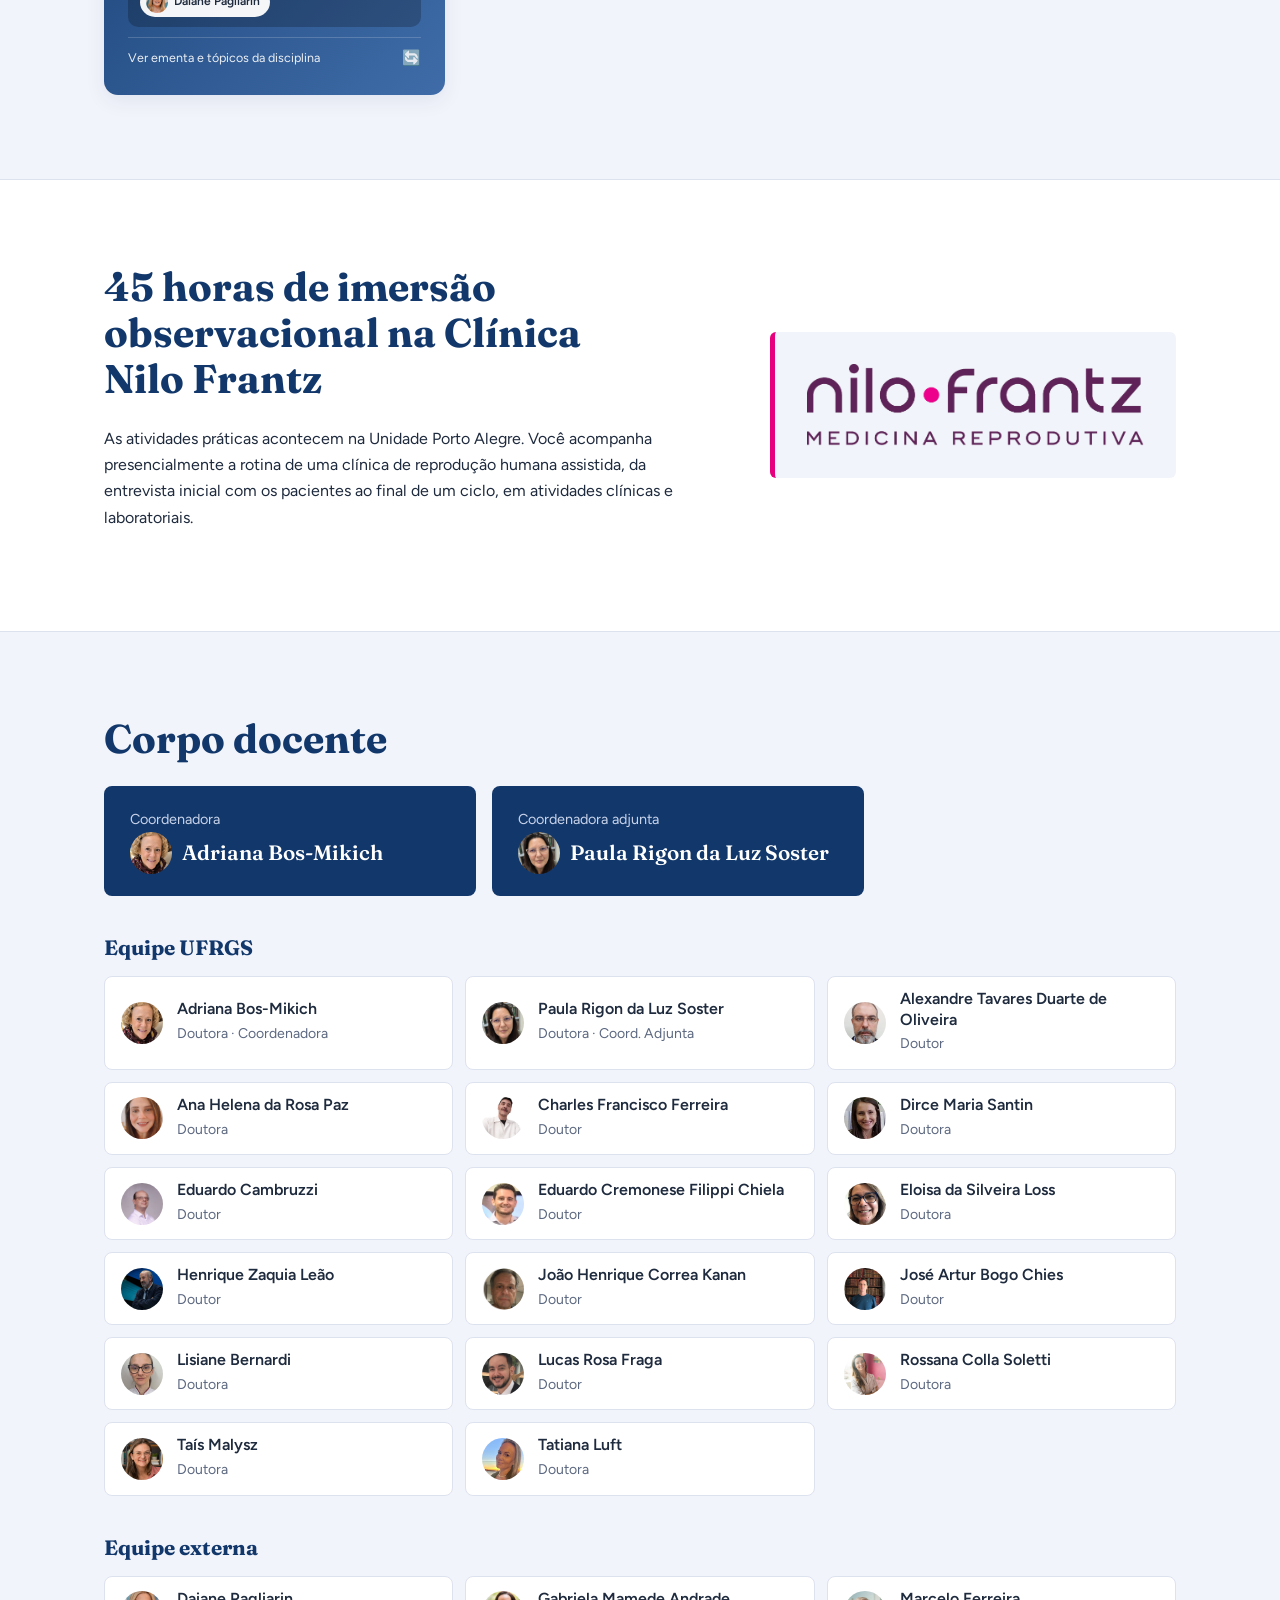
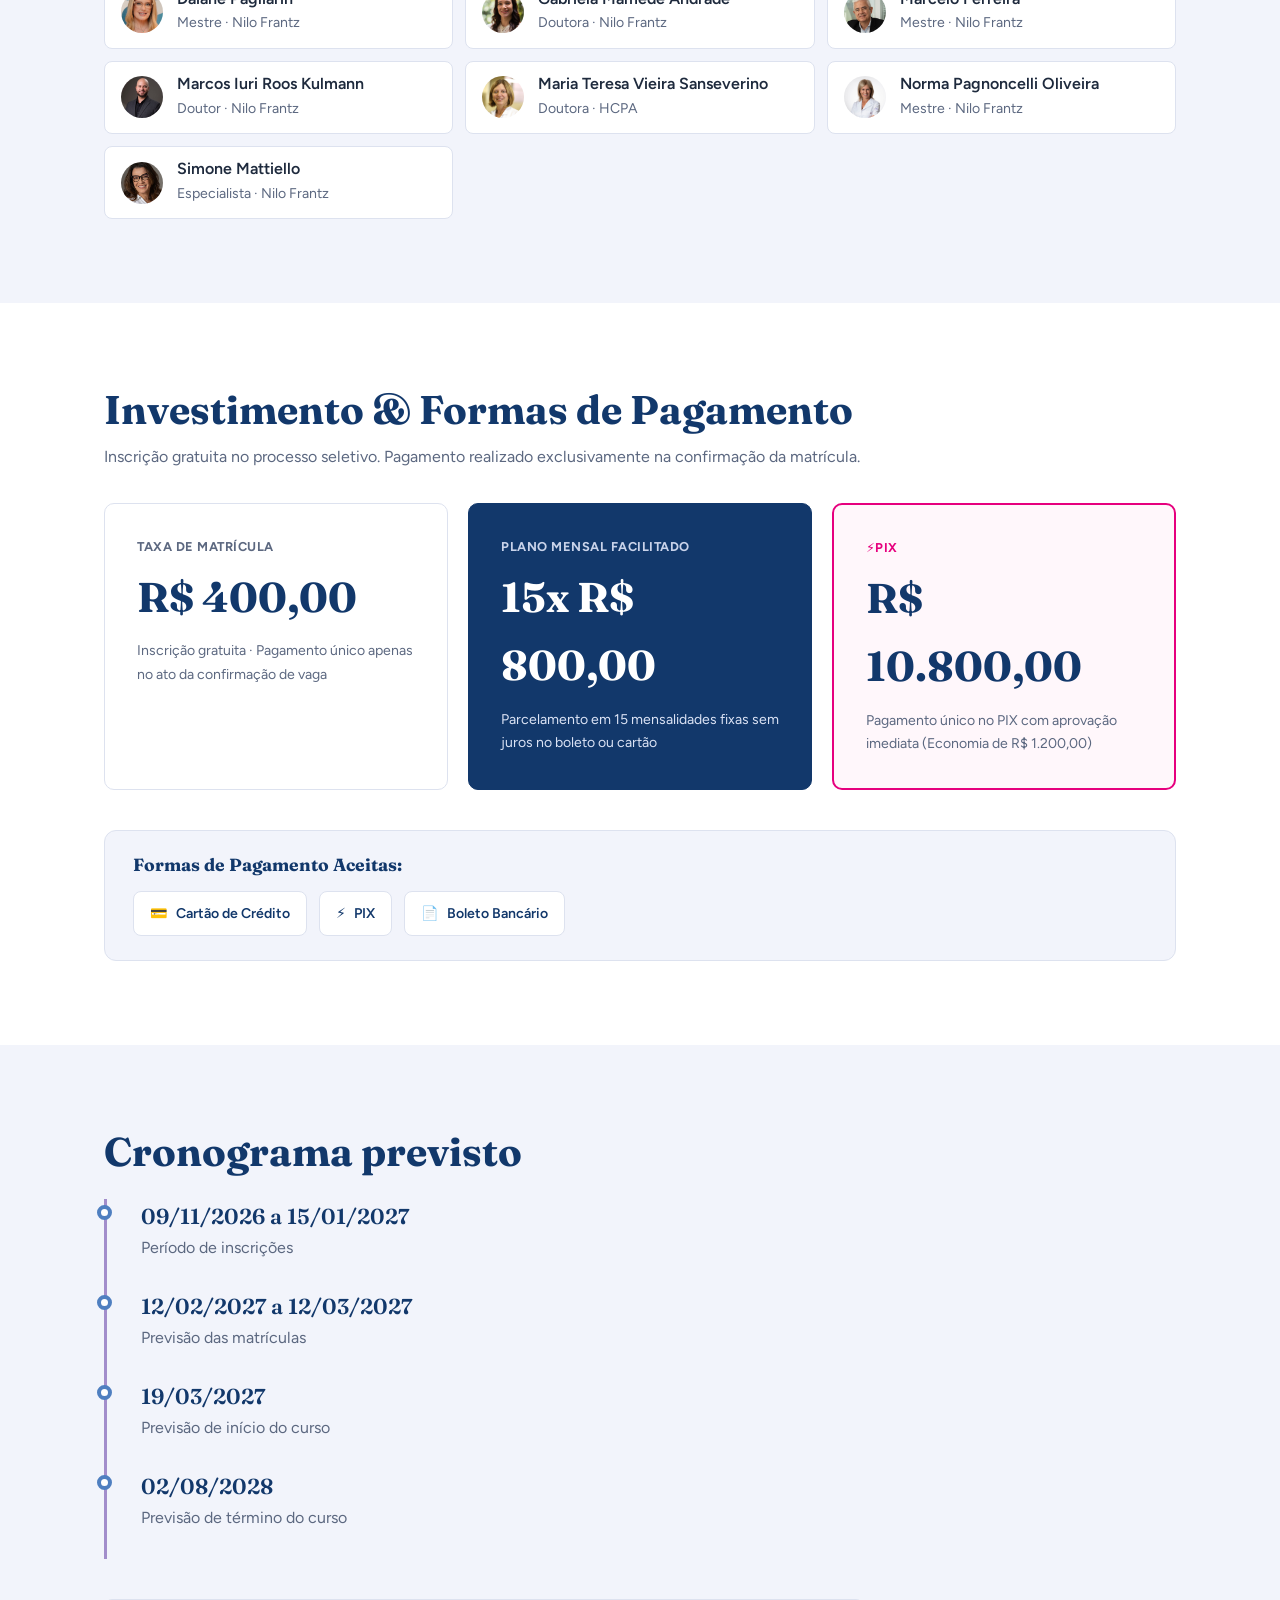
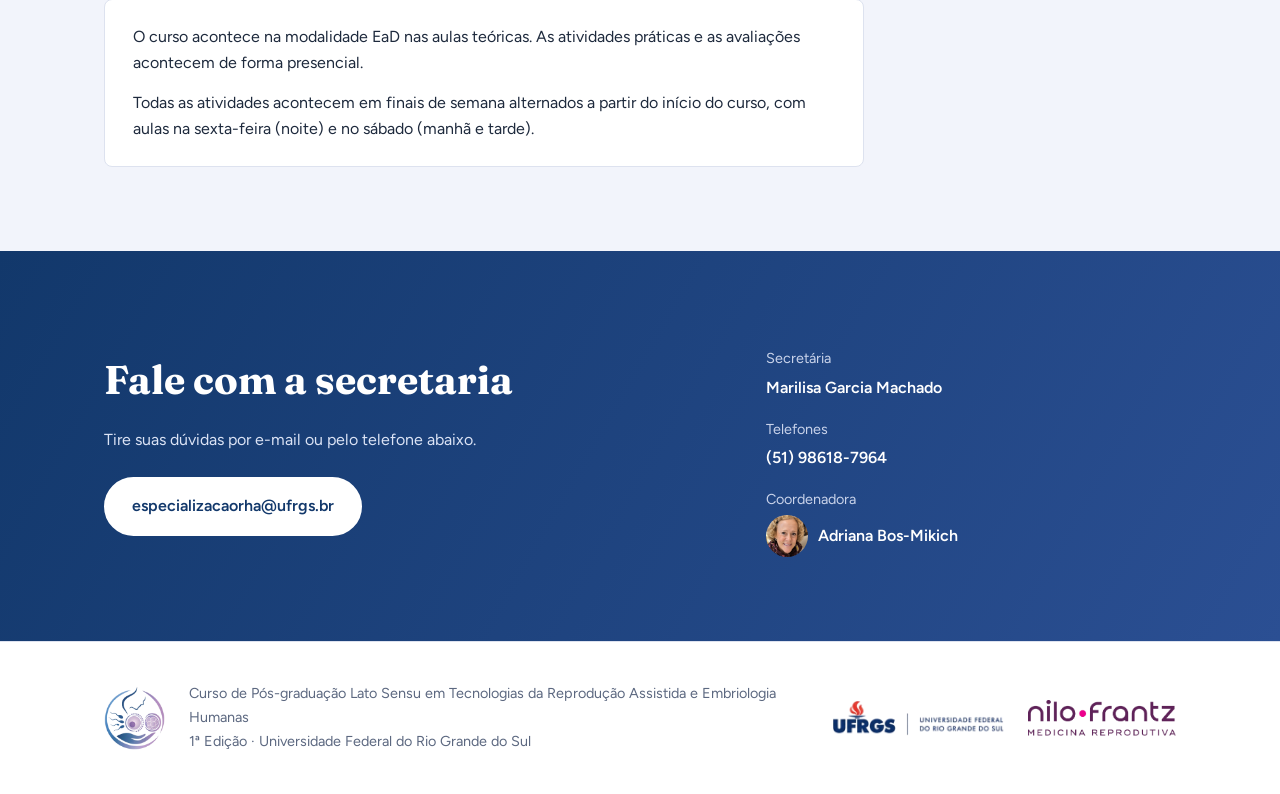
==== commit 2b4316a7: "Standardize displayed dates to dd/mm/yyyy" ====
--- a/index.html
+++ b/index.html
@@ -68,7 +68,7 @@
         <div><strong>18 meses</strong><span>de duração</span></div>
         <div><strong>390 horas</strong><span>309h teóricas e 81h práticas</span></div>
         <div><strong>35 vagas</strong><span>1ª edição</span></div>
-        <div><strong>Março de 2027</strong><span>previsão de início</span></div>
+        <div><strong>19/03/2027</strong><span>previsão de início</span></div>
         <div><strong>EaD + presencial</strong><span>aulas práticas presenciais</span></div>
         <div><strong>Profissionais da saúde</strong><span>público-alvo: grandes áreas das ciências da saúde</span></div>
       </div>
@@ -172,7 +172,7 @@
         <h2>Cronograma previsto</h2>
         <ol class="timeline">
           <li><time>09/11/2026 a 15/01/2027</time><span>Período de inscrições</span></li>
-          <li><time>12/02 a 12/03/2027</time><span>Previsão das matrículas</span></li>
+          <li><time>12/02/2027 a 12/03/2027</time><span>Previsão das matrículas</span></li>
           <li><time>19/03/2027</time><span>Previsão de início do curso</span></li>
           <li><time>02/08/2028</time><span>Previsão de término do curso</span></li>
         </ol>
